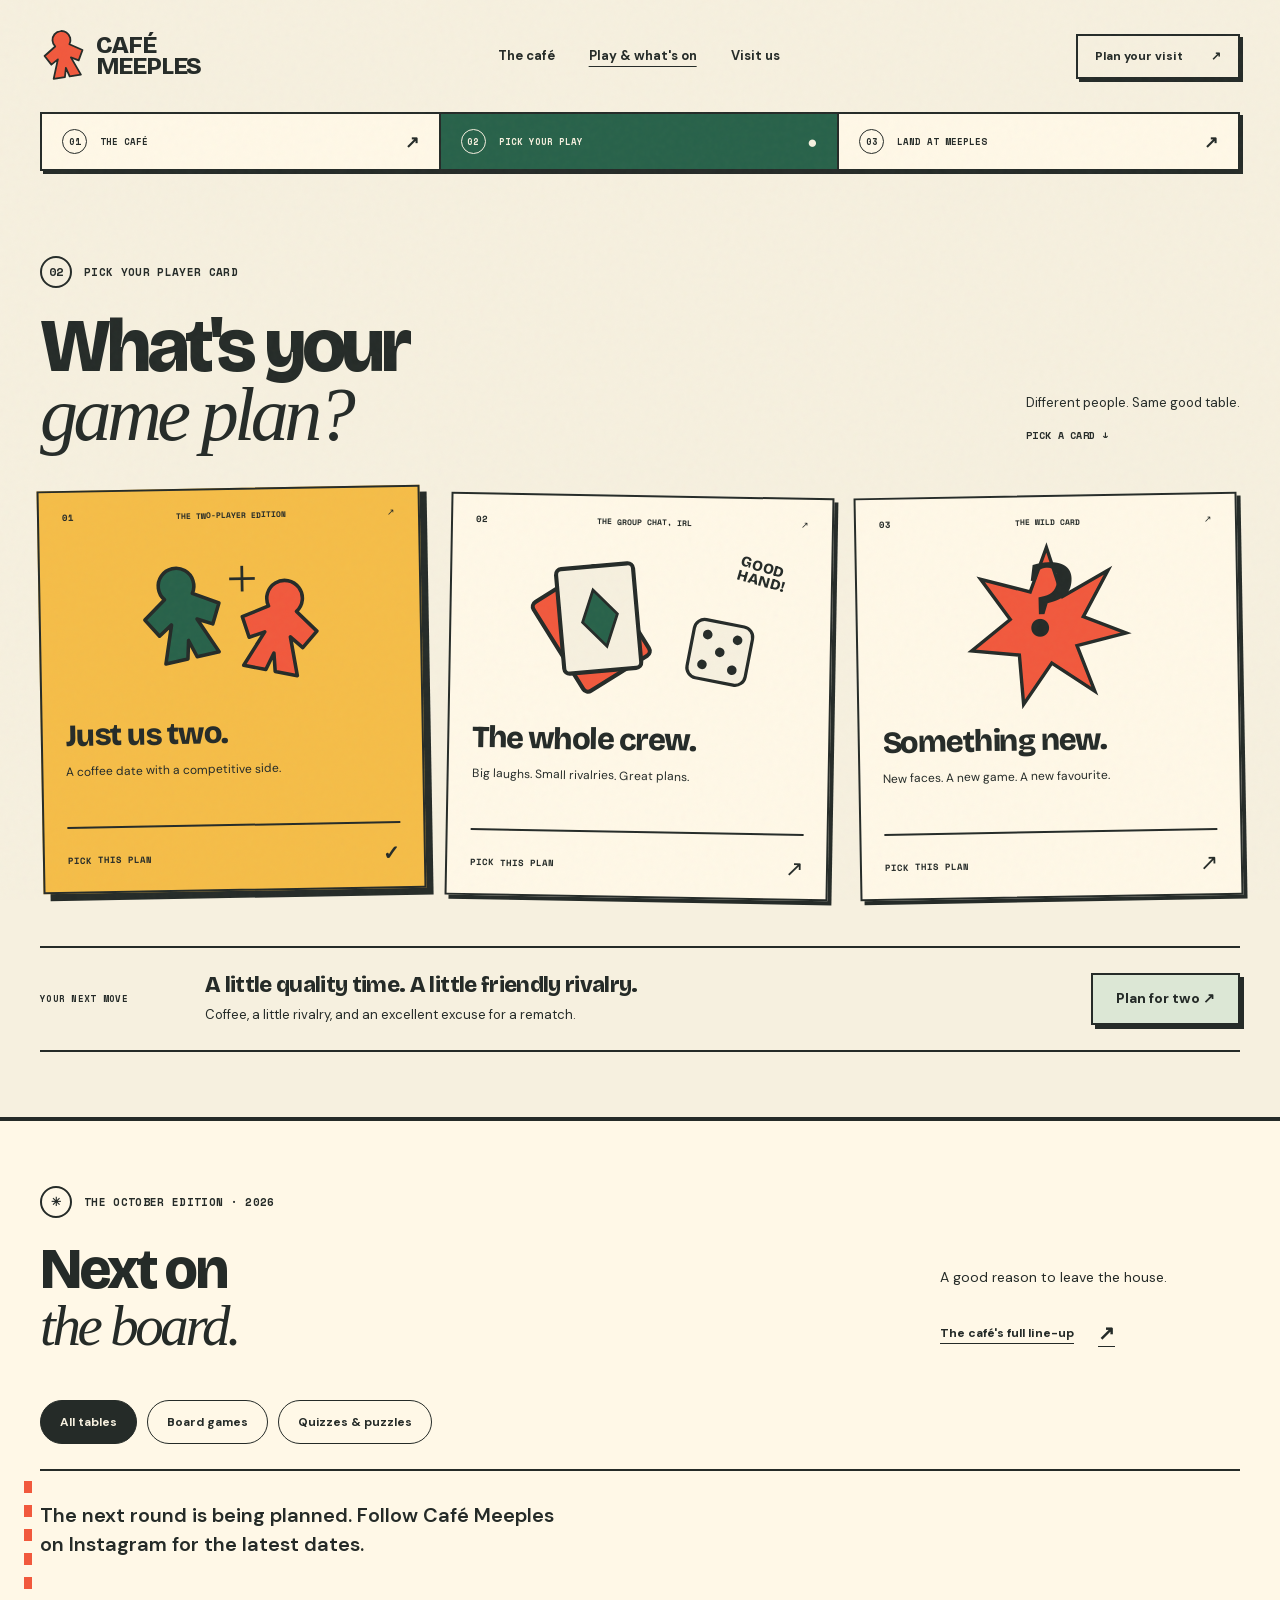
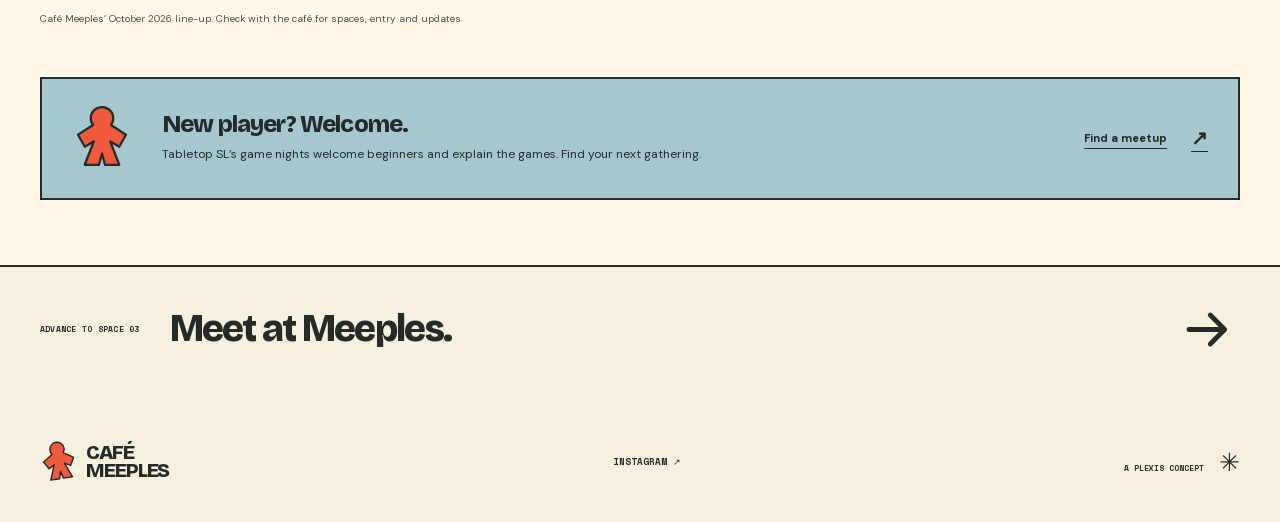
==== play.html @ a997486a "Build Café Meeples board game website with three responsive pages" ====
<!DOCTYPE html>

<html lang="en">
<head>
<meta charset="utf-8"/>
<meta content="width=device-width, initial-scale=1" name="viewport"/>
<meta content="#f6f0df" name="theme-color"/>
<title>Play &amp; What's On — Café Meeples, Colombo</title>
<meta content="Come for the coffee. Stay for the games. Discover Café Meeples, a board-game café in Borella, Colombo 08. Plan a visit, find a meetup, and make your next move." name="description"/>
<link href="./assets/favicon.svg" rel="icon" type="image/svg+xml"/>
<link as="font" crossorigin="" href="./assets/bricolage-grotesque-latin-800.woff2" rel="preload" type="font/woff2"/>
<link href="./assets/fonts.css" rel="stylesheet"/>
<link href="./style.css" rel="stylesheet"/>
<script defer="" src="./app.js"></script>
</head>
<body class="play-page">
<a class="skip-link" href="#main">Skip to the café</a>
<svg aria-hidden="true" class="symbols" xmlns="http://www.w3.org/2000/svg">
<symbol id="i-meeple" viewbox="0 0 80 84"><path d="M28 24a15 15 0 1 1 24 0l20 13-9 16-12-7 12 31H44l-4-15-4 15H17l12-31-12 7-9-16Z" fill="currentColor" stroke="var(--ink)" stroke-linejoin="round" stroke-width="3"></path></symbol>
<symbol id="i-cup" viewbox="0 0 100 100"><path d="M20 32h56v28a28 28 0 0 1-56 0Z" fill="var(--cream)" stroke="currentColor" stroke-width="4"></path><path d="M77 38h4a13 13 0 0 1 0 26h-7M14 88h69M34 23c-10-11 9-12 1-23M57 23c-10-11 9-12 1-23" fill="none" stroke="currentColor" stroke-linecap="round" stroke-width="4"></path><path d="M30 45h31" stroke="currentColor" stroke-width="3"></path></symbol>
<symbol id="i-dice" viewbox="0 0 100 100"><rect fill="var(--cream)" height="74" rx="13" stroke="currentColor" stroke-width="4" width="74" x="13" y="13"></rect><g fill="currentColor"><circle cx="31" cy="31" r="6"></circle><circle cx="69" cy="31" r="6"></circle><circle cx="50" cy="50" r="6"></circle><circle cx="31" cy="69" r="6"></circle><circle cx="69" cy="69" r="6"></circle></g></symbol>
<symbol id="i-cards" viewbox="0 0 100 100"><rect fill="var(--coral)" height="76" rx="4" stroke="currentColor" stroke-width="3" transform="rotate(-18 49 54)" width="56" x="21" y="16"></rect><rect fill="var(--cream)" height="76" rx="4" stroke="currentColor" stroke-width="3" transform="rotate(9 56 48)" width="56" x="28" y="10"></rect><path d="m57 27 13 21-13 21-13-21Z" fill="var(--green)" stroke="currentColor" stroke-width="2"></path></symbol>
<symbol id="i-star" viewbox="0 0 100 100"><path d="m50 5 9 29 27-15-15 27 25 10-29 7 10 27-25-17-17 24-2-29L5 65l23-18L11 23l29 8Z" fill="currentColor" stroke="var(--ink)" stroke-width="2"></path></symbol>
<symbol id="i-arrow" viewbox="0 0 80 80"><path d="M13 40h51M44 19l21 21-21 21" fill="none" stroke="currentColor" stroke-linecap="round" stroke-linejoin="round" stroke-width="7"></path></symbol>
<symbol id="i-pawn" viewbox="0 0 100 100"><path d="M39 38a17 17 0 1 1 22 0l-2 10 12 29H29l12-29Zm-8 40h38l7 13H24Z" fill="currentColor" stroke="var(--ink)" stroke-width="3"></path></symbol>
<symbol id="i-puzzle" viewbox="0 0 100 100"><path d="M15 15h27c-9 18 24 18 15 0h28v28c-18-9-18 24 0 15v27H57c9-18-24-18-15 0H15V58c18 9 18-24 0-15Z" fill="currentColor" stroke="var(--ink)" stroke-linejoin="round" stroke-width="3"></path></symbol>
</svg>
<header class="site-header">
<a aria-label="Café Meeples, back to start" class="brand" href="./index.html"><svg aria-hidden="true"><use href="#i-meeple"></use></svg><span>CAFÉ<br/>MEEPLES</span></a>
<nav aria-label="Main navigation" class="desktop-nav"><a href="index.html">The café</a><a aria-current="page" href="play.html">Play &amp; what's on</a><a href="visit.html">Visit us</a></nav>
<a class="button small header-visit" href="./visit.html">Plan your visit <span aria-hidden="true">↗</span></a>
<button aria-controls="mobile-nav" aria-expanded="false" aria-label="Open navigation" class="menu-toggle"><span></span><span></span></button>
<nav aria-label="Mobile navigation" class="mobile-nav" hidden="" id="mobile-nav"><a href="index.html">01 — The café</a><a href="play.html">02 — Play &amp; what's on</a><a href="visit.html">03 — Visit us</a></nav>
</header><main id="main"><nav aria-label="Your route" class="page-route wrap"><a href="./index.html"><span>01</span><strong>THE CAFÉ</strong><b aria-hidden="true">↗</b></a><a aria-current="page" href="./play.html"><span>02</span><strong>PICK YOUR PLAY</strong><b aria-hidden="true">●</b></a><a href="./visit.html"><span>03</span><strong>LAND AT MEEPLES</strong><b aria-hidden="true">↗</b></a></nav><section aria-labelledby="play-title" class="play-section section" id="play"><div class="wrap">
<div class="section-heading"><div><div class="section-label"><span class="number">02</span> PICK YOUR PLAYER CARD</div><h1 id="play-title">What's your<br/><span class="serif">game plan?</span></h1></div><p>Different people. Same good table.<br/><span class="mono">PICK A CARD ↓</span></p></div>
<div aria-label="Choose your kind of visit" class="plan-cards" role="group">
<button aria-pressed="true" class="plan-card active" data-plan="two"><span class="card-top">01 <span>THE TWO-PLAYER EDITION</span> ↗</span><span aria-hidden="true" class="card-art two-art"><svg class="meeple-one"><use href="#i-meeple"></use></svg><svg class="meeple-two"><use href="#i-meeple"></use></svg><span>+</span></span><span class="card-title">Just us two.</span><span class="card-description">A coffee date with a competitive side.</span><span class="card-select">PICK THIS PLAN <span>↗</span></span></button>
<button aria-pressed="false" class="plan-card" data-plan="crew"><span class="card-top">02 <span>THE GROUP CHAT, IRL</span> ↗</span><span aria-hidden="true" class="card-art crew-art"><svg><use href="#i-cards"></use></svg><span class="scribble">GOOD<br/>HAND!</span><svg><use href="#i-dice"></use></svg></span><span class="card-title">The whole crew.</span><span class="card-description">Big laughs. Small rivalries. Great plans.</span><span class="card-select">PICK THIS PLAN <span>↗</span></span></button>
<button aria-pressed="false" class="plan-card" data-plan="new"><span class="card-top">03 <span>THE WILD CARD</span> ↗</span><span aria-hidden="true" class="card-art new-art"><svg><use href="#i-star"></use></svg><b>?</b></span><span class="card-title">Something new.</span><span class="card-description">New faces. A new game. A new favourite.</span><span class="card-select">PICK THIS PLAN <span>↗</span></span></button>
</div>
<div aria-atomic="true" aria-live="polite" class="chosen-plan"><span class="mono">YOUR NEXT MOVE</span><div><h3 id="plan-title">A little quality time. A little friendly rivalry.</h3><p id="plan-copy">A coffee date. A little rivalry. An excellent excuse for a rematch.</p></div><a class="button" href="./visit.html?party=two" id="plan-link">Plan for two <span aria-hidden="true">↗</span></a></div>
</div></section><section aria-labelledby="events-title" class="events-section section" id="events"><div class="wrap">
<div class="section-heading"><div><div class="section-label"><span class="number">✳</span> THE OCTOBER EDITION · 2026</div><h2 id="events-title">Next on<br/><span class="serif">the board.</span></h2></div><div class="events-intro"><p>A good reason to leave the house.</p><a class="text-link" href="https://www.instagram.com/cafe_meeples/p/Dd7O908E3kX/" rel="noopener noreferrer" target="_blank">The café's full line-up <span aria-hidden="true">↗</span></a></div></div>
<div aria-label="Filter the event calendar" class="event-filters" role="group"><button aria-pressed="true" data-filter="all">All tables</button><button aria-pressed="false" data-filter="games">Board games</button><button aria-pressed="false" data-filter="puzzles">Quizzes &amp; puzzles</button></div>
<div class="event-list" id="event-list"></div>
<p class="event-note">Café Meeples’ October 2026 line-up. Check with the café for spaces, entry and updates.</p>
<div class="new-player"><svg aria-hidden="true"><use href="#i-meeple"></use></svg><div><h3>New player? Welcome.</h3><p>Tabletop SL’s game nights welcome beginners and explain the games. Find your next gathering.</p></div><a class="text-link" href="https://www.tabletopsl.com/events" rel="noopener noreferrer" target="_blank">Find a meetup <span aria-hidden="true">↗</span></a></div>
</div></section><a class="next-page wrap" href="./visit.html"><span class="mono">ADVANCE TO SPACE 03</span><strong>Meet at Meeples.</strong><svg aria-hidden="true"><use href="#i-arrow"></use></svg></a></main><footer class="site-footer wrap"><a class="brand" href="./index.html"><svg aria-hidden="true"><use href="#i-meeple"></use></svg><span>CAFÉ<br/>MEEPLES</span></a><a href="https://www.instagram.com/cafe_meeples/" rel="noopener noreferrer" target="_blank">INSTAGRAM ↗</a><span class="footer-credit">A PLEXIS CONCEPT <span>✳</span></span></footer><dialog aria-labelledby="roll-title" class="game-dialog" id="roll-dialog"><button aria-label="Close your next move" class="dialog-close">×</button><span class="eyebrow">CHANCE CARD <span id="roll-number">01</span> / 06</span><div aria-hidden="true" class="dialog-die"><svg><use href="#i-dice"></use></svg></div><h2 id="roll-title">Your next move.</h2><p id="roll-copy"></p><a class="button primary full" href="./play.html" id="roll-link">Choose your play ↗</a><button class="text-link roll-again">Take another chance ↻</button></dialog><a class="mobile-visit" href="./visit.html"><svg aria-hidden="true"><use href="#i-meeple"></use></svg><span>YOUR NEXT MOVE?</span><strong>Plan a visit ↗</strong></a></body>
</html>
---- assets/fonts.css ----
/* Official source: https://fonts.googleapis.com/css2?family=Bricolage+Grotesque:opsz,wght@12..96,800&family=DM+Sans:wght@100..1000&family=Space+Mono:wght@700&display=swap */

/* Bricolage Grotesque — Latin, self-hosted from Google Fonts. */
@font-face {
  font-family: 'Bricolage Grotesque';
  font-style: normal;
  font-weight: 800;
  font-stretch: 100%;
  font-display: swap;
  src: url('./bricolage-grotesque-latin-800.woff2') format('woff2');
  unicode-range: U+0000-00FF, U+0131, U+0152-0153, U+02BB-02BC, U+02C6, U+02DA, U+02DC, U+0304, U+0308, U+0329, U+2000-206F, U+20AC, U+2122, U+2191, U+2193, U+2212, U+2215, U+FEFF, U+FFFD;
}

/* DM Sans — Latin, self-hosted from Google Fonts. */
@font-face {
  font-family: 'DM Sans';
  font-style: normal;
  font-weight: 100 1000;
  font-display: swap;
  src: url('./dm-sans-latin-variable.woff2') format('woff2');
  unicode-range: U+0000-00FF, U+0131, U+0152-0153, U+02BB-02BC, U+02C6, U+02DA, U+02DC, U+0304, U+0308, U+0329, U+2000-206F, U+20AC, U+2122, U+2191, U+2193, U+2212, U+2215, U+FEFF, U+FFFD;
}

/* Space Mono — Latin, self-hosted from Google Fonts. */
@font-face {
  font-family: 'Space Mono';
  font-style: normal;
  font-weight: 700;
  font-display: swap;
  src: url('./space-mono-latin-700.woff2') format('woff2');
  unicode-range: U+0000-00FF, U+0131, U+0152-0153, U+02BB-02BC, U+02C6, U+02DA, U+02DC, U+0304, U+0308, U+0329, U+2000-206F, U+20AC, U+2122, U+2191, U+2193, U+2212, U+2215, U+FEFF, U+FFFD;
}
---- style.css ----
:root{--cream:#f6f0df;--paper:#fff8e7;--ink:#252b28;--coral:#f1593d;--yellow:#f5bd48;--green:#28624a;--mint:#dce7d5;--blue:#a5c8ce;--line:2px solid var(--ink);--display:'Bricolage Grotesque',sans-serif;--body:'DM Sans',sans-serif;--mono:'Space Mono',monospace}
*{box-sizing:border-box}html{scroll-behavior:smooth;scroll-padding-top:100px}body{margin:0;background:var(--cream);color:var(--ink);font-family:var(--body);font-size:16px;line-height:1.55;-webkit-font-smoothing:antialiased}body:before{content:"";position:fixed;inset:0;z-index:100;pointer-events:none;opacity:.045;background-image:url("data:image/svg+xml,%3Csvg viewBox='0 0 180 180' xmlns='http://www.w3.org/2000/svg'%3E%3Cfilter id='n'%3E%3CfeTurbulence type='fractalNoise' baseFrequency='.82' numOctaves='3' stitchTiles='stitch'/%3E%3C/filter%3E%3Cpath fill='%23000' filter='url(%23n)' opacity='.65' d='M0 0h180v180H0z'/%3E%3C/svg%3E")}a{color:inherit;text-decoration:none}button,input,select,textarea{font:inherit;color:inherit}button,a{-webkit-tap-highlight-color:transparent}button{cursor:pointer}button:disabled{cursor:wait}button:focus-visible,a:focus-visible,input:focus-visible,select:focus-visible,textarea:focus-visible{outline:3px solid var(--coral);outline-offset:5px}button{border-radius:0}img{max-width:100%;display:block}svg{display:inline-block;width:1em;height:1em;vertical-align:middle}.symbols{position:absolute;width:0;height:0;overflow:hidden}.wrap{width:min(1320px,calc(100% - 80px));margin-inline:auto}.section{padding-block:110px}.section-label,.eyebrow{font-family:var(--mono);font-size:11px;line-height:1.5;font-weight:700;letter-spacing:.03em;display:flex;align-items:center;gap:12px}.number{width:32px;height:32px;display:inline-grid;place-items:center;border:var(--line);border-radius:50%;font-size:12px;flex-shrink:0}.mono,.tiny{font-family:var(--mono);font-size:10px;font-weight:700;letter-spacing:.03em}.serif{font-family:Georgia,'Times New Roman',serif;font-style:italic;font-weight:400;letter-spacing:-.06em}.button{min-height:52px;display:inline-flex;align-items:center;justify-content:space-between;gap:28px;padding:13px 23px;border:var(--line);box-shadow:4px 4px 0 var(--ink);font-weight:800;font-size:14px;background:var(--cream);transition:transform .18s,box-shadow .18s}.button:hover{transform:translate(2px,2px);box-shadow:2px 2px 0 var(--ink)}.button.primary{background:var(--coral);color:var(--ink)}.button.small{min-height:45px;font-size:12px;padding:10px 17px;box-shadow:3px 3px 0 var(--ink)}.button.full{width:100%}.text-link{display:inline-flex;align-items:center;gap:24px;font-size:13px;font-weight:800;text-decoration:underline;text-underline-offset:6px;text-decoration-thickness:1px;min-height:44px}.text-link span{font-size:20px;text-decoration:none}.text-link:hover{color:var(--green)}h1,h2,h3,p{margin-top:0}h1,h2,h3{font-family:var(--display);font-weight:800;letter-spacing:-.055em;line-height:.98}h2{font-size:clamp(42px,4.5vw,66px);margin-bottom:26px}h3{font-size:24px}p{margin-bottom:22px;max-width:540px}.lead{font-size:20px;font-weight:600;line-height:1.45}.small-note{font-family:var(--mono);font-size:9px;letter-spacing:.02em;line-height:1.7;display:block;margin-top:22px}.centered{text-align:center}.skip-link{position:fixed;left:16px;top:-70px;z-index:150;background:var(--yellow);padding:12px;border:var(--line)}.skip-link:focus{top:12px}.site-header{width:min(1400px,calc(100% - 80px));height:112px;margin:auto;display:flex;align-items:center;justify-content:space-between;gap:25px;position:relative;z-index:10}.brand{display:inline-flex;align-items:center;gap:8px;line-height:.87;font-family:var(--display);font-weight:800;letter-spacing:-1.1px;font-size:24px;flex-shrink:0}.brand svg{width:48px;height:52px;color:var(--coral);transform:rotate(-9deg)}.brand-dot{font:10px var(--body);vertical-align:top;margin-left:2px}.desktop-nav{display:flex;gap:34px;font-size:13px;font-weight:700}.desktop-nav a{padding:13px 0}.desktop-nav a:hover{text-decoration:underline;text-underline-offset:5px}.menu-toggle,.mobile-nav{display:none}.board-caption,.hero-footnote{display:flex;justify-content:space-between;font:9px var(--mono);letter-spacing:.04em;gap:20px}.board-caption{padding:0 0 12px}.board-caption span:last-child{display:flex;gap:24px}.game-board{display:grid;grid-template-columns:90px minmax(0,1fr) 90px;grid-template-rows:96px minmax(0,1fr) 96px;border:3px solid var(--ink);background:var(--paper);box-shadow:7px 7px 0 var(--ink);position:relative}.board-top,.board-bottom{grid-column:1/-1;display:grid;grid-template-columns:1.2fr repeat(4,1fr) 1.2fr}.board-top{grid-row:1;border-bottom:var(--line)}.board-bottom{grid-row:3;border-top:var(--line)}.board-left{grid-column:1;grid-row:2;border-right:var(--line);display:grid;grid-template-rows:1fr 1.25fr 1fr}.board-right{grid-column:3;grid-row:2;border-left:var(--line);display:grid;grid-template-rows:1fr 1.25fr 1fr}.board-tile{display:flex;align-items:center;justify-content:center;position:relative;flex-direction:column;gap:3px;text-align:center;padding:10px 5px;font-family:var(--display);overflow:hidden;line-height:1.1;transition:background .2s}.board-tile:not(:last-child){border-right:var(--line)}.board-left .board-tile,.board-right .board-tile{border-right:0}.board-left .board-tile:not(:last-child),.board-right .board-tile:not(:last-child){border-bottom:var(--line)}.board-tile strong{font-size:20px;letter-spacing:-.04em}.board-tile .tiny{font-size:7px;line-height:1.4}.board-tile>span:not(.tiny):not(.vertical-type){font-family:var(--mono);font-size:8px}.board-tile svg{width:52px;height:52px;flex-shrink:0}.board-tile span.vertical-type{writing-mode:vertical-rl;transform:rotate(180deg);font-size:11px;font-weight:800;letter-spacing:.02em}.tile-start{background:var(--coral);align-items:flex-start;padding-left:20px;transform:none}.tile-start strong{text-align:left;font-size:25px}.tile-start strong span{position:absolute;right:20px;bottom:20px;font-size:40px}.tile-coffee,.tile-draw,.tile-cream{background:var(--cream)}.tile-social,.tile-yellow{background:var(--yellow)}.tile-dice,.tile-blue{background:var(--blue)}.tile-go,.tile-green{background:var(--green);color:var(--cream)}.tile-go svg{width:60px;height:50px}.tile-coral{background:var(--coral)}.board-bottom .board-tile strong{font-size:17px}.board-bottom .tile-small-coffee{flex-direction:row;gap:15px}.board-bottom .tile-small-coffee span{font:800 19px/1.05 var(--display)}.board-bottom .board-tile svg{width:43px;height:43px}.board-left .board-tile svg,.board-right .board-tile svg{width:54px;height:62px}.board-left .board-tile>span:not(.vertical-type),.board-right .board-tile>span:not(.vertical-type){font-size:7px}.board-center{grid-column:2;grid-row:2;padding:45px 42px 40px;display:grid;grid-template-columns:1.05fr 1fr;gap:10px;position:relative;background:radial-gradient(ellipse at 50% 50%,#fff8e7 30%,#f6eed8 100%)}.hero-copy .eyebrow{font-size:8px;gap:7px;white-space:nowrap}.mini-star{font-size:23px;line-height:1}.hero h1{font-size:clamp(54px,6.25vw,88px);line-height:.9;letter-spacing:-.065em;margin:18px 0 25px}.hero h1>span{color:var(--coral)}.hero-copy p{font-size:13px;line-height:1.6;margin-bottom:23px}.hero-copy .button{font-size:13px;min-height:50px;padding:11px 18px}.hero-explore{display:flex;width:fit-content;margin-top:13px;font-size:11px;gap:12px}.hero-art{display:flex;flex-direction:column;justify-content:center;position:relative;min-width:0}.hero-art>img{width:112%;max-width:none;margin-left:-5%;margin-top:55px;position:relative;z-index:1}.round-stamp{width:103px;height:103px;border:1.5px solid var(--ink);outline:1.5px solid var(--ink);outline-offset:4px;border-radius:50%;transform:rotate(12deg);display:flex;justify-content:center;align-items:center;flex-direction:column;text-align:center;font:8px/1.6 var(--mono);position:absolute;right:6px;top:3px;background:var(--yellow)}.round-stamp b{font-size:10px;display:block}.roll-control{margin-top:-18px;position:relative;z-index:2;align-self:center;transform:rotate(-4deg)}.roll-button{background:var(--paper);border:var(--line);display:flex;align-items:center;gap:14px;box-shadow:3px 3px 0 var(--ink);padding:8px 15px 8px 8px}.roll-button>svg{width:48px;height:48px}.roll-button>span{font:700 10px/1.4 var(--mono);text-align:left}.roll-button:hover{background:var(--yellow)}.handwritten{display:block;font:italic 15px Georgia,serif;text-align:center;margin-top:12px}.hero-footnote{padding:22px 0 35px;font-size:8px}.hero-footnote a{display:flex;gap:18px}.marquee{background:var(--coral);border-block:var(--line);overflow:hidden;margin-top:15px}.marquee>div{display:flex;gap:40px;align-items:center;white-space:nowrap;width:max-content;padding:12px 0;font-family:var(--display);font-weight:800;font-size:25px;letter-spacing:-.04em;animation:marquee 45s linear infinite}.marquee span{font-size:30px;line-height:1}@keyframes marquee{to{transform:translateX(-33.333%)}}.cafe-section{display:grid;grid-template-columns:1fr 1fr;align-items:center;gap:110px;padding-inline:55px}.cafe-photo{position:relative;transform:rotate(-3deg);background:var(--paper);padding:15px;border:var(--line);box-shadow:6px 6px 0 var(--ink);width:min(420px,100%);margin-inline:auto}.cafe-photo>img{width:100%;height:475px;object-fit:cover;object-position:center 55%;filter:saturate(.85)}.photo-tape{position:absolute;z-index:2;left:33%;top:-15px;width:125px;height:32px;transform:rotate(2deg);background:#c9bb8bcc;border:1px solid #ad9c6f66;clip-path:polygon(0 9%,100% 0,98% 18%,100% 34%,98% 57%,100% 75%,98% 97%,0 100%,2% 80%,0 60%,2% 36%)}.photo-caption{display:flex;justify-content:space-between;font:8px var(--mono);padding:17px 2px 5px}.photo-label{position:absolute;bottom:85px;right:-48px;transform:rotate(9deg);padding:17px;background:var(--yellow);border:var(--line);font:800 17px/.95 var(--display);box-shadow:3px 3px 0 var(--ink)}.cafe-copy h2{margin-top:24px}.cafe-copy>p{font-size:14px}.cafe-copy>p.lead{font-size:20px;max-width:350px}.how-to{padding:0;list-style:none;margin:28px 0 16px;border-top:1px solid #252b2860}.how-to li{display:flex;gap:20px;padding:15px 0;border-bottom:1px solid #252b2860}.how-to li>span{font:10px var(--mono);padding-top:3px}.how-to strong{font-weight:800;font-size:14px}.how-to p{font-size:12px;margin:3px 0 0;line-height:1.5}.play-section{background:var(--mint);border-block:var(--line)}.section-heading{display:flex;align-items:flex-end;justify-content:space-between;gap:50px;margin-bottom:45px}.section-heading h2{margin:24px 0 0}.section-heading>p{font-size:14px;margin:0 0 5px;line-height:1.65}.section-heading>p .mono{display:block;margin-top:15px}.plan-cards{display:grid;grid-template-columns:repeat(3,minmax(0,1fr));gap:25px}.plan-card{background:var(--cream);text-align:left;border:var(--line);padding:18px 23px 0;position:relative;box-shadow:4px 4px 0 var(--ink);transition:transform .2s,box-shadow .2s}.plan-card:nth-child(2){transform:rotate(1deg)}.plan-card:nth-child(3){transform:rotate(-1deg)}.plan-card:hover{transform:translateY(-7px) rotate(0deg)}.plan-card.active{box-shadow:7px 7px 0 var(--ink);background:var(--yellow);transform:translateY(-7px) rotate(-1deg)}.card-top{display:flex;align-items:center;justify-content:space-between;font:9px var(--mono);gap:10px;line-height:1.5}.card-top>span{font-size:8px}.card-art{height:190px;display:flex;align-items:center;justify-content:center;position:relative}.two-art svg{width:95px;height:107px;transform:rotate(-12deg);color:var(--green)}.two-art svg.meeple-two{color:var(--coral);transform:rotate(12deg);margin-left:0;margin-top:28px}.two-art>span{position:absolute;font:italic 55px Georgia;left:48%;top:25px}.crew-art svg:first-child{width:138px;height:138px;transform:rotate(-15deg);margin-right:20px}.crew-art svg:last-child{width:80px;height:80px;transform:rotate(10deg);margin-top:55px}.scribble{position:absolute;font:800 15px/.9 var(--display);transform:rotate(15deg);top:30px;right:20px}.new-art svg{width:170px;height:170px;color:var(--coral)}.new-art b{position:absolute;font:italic bold 110px Georgia;top:6px;left:calc(50% - 26px)}.card-title{display:block;font:800 clamp(25px,2.4vw,34px)/1 var(--display);letter-spacing:-.05em;margin:6px 0 12px}.card-description{font-size:12px;display:block;min-height:44px;line-height:1.5}.card-select{margin-top:20px;border-top:var(--line);padding:15px 0;display:flex;justify-content:space-between;align-items:center;font:9px var(--mono)}.card-select>span{font-size:22px}.plan-card.active .card-select:before{content:'✓';position:absolute;right:24px;bottom:20px;font:bold 20px var(--body)}.plan-card.active .card-select>span{visibility:hidden}.chosen-plan{border-block:var(--line);display:grid;grid-template-columns:135px 1fr auto;align-items:center;gap:30px;margin-top:48px;padding:25px 0}.chosen-plan>span{font-size:9px}.chosen-plan h3{font-size:22px;line-height:1.1;margin-bottom:8px;letter-spacing:-.03em}.chosen-plan p{font-size:13px;margin:0;max-width:580px}.chosen-plan .button{background:var(--mint);white-space:nowrap}.refuel-section{display:grid;grid-template-columns:1fr 1fr;gap:100px;align-items:center;padding-inline:55px}.refuel-section h2{margin-top:25px}.refuel-section p:not(.lead){font-size:14px}.coffee-print{aspect-ratio:1;position:relative;display:flex;align-items:center;justify-content:center;background:var(--yellow);border:var(--line);box-shadow:6px 6px 0 var(--ink);transform:rotate(2deg);overflow:hidden}.coffee-print:before{content:"";position:absolute;inset:13px;border:1px solid var(--ink)}.coffee-ring{position:absolute;width:68%;height:68%;border:1px solid var(--ink);border-radius:50%;box-shadow:0 0 0 10px var(--yellow),0 0 0 11px var(--ink)}.coffee-print>svg{width:57%;height:57%;transform:rotate(-11deg);position:relative}.coffee-print-top,.coffee-print-bottom{position:absolute;font:10px var(--mono);text-align:center;line-height:1.5;letter-spacing:.06em}.coffee-print-top{top:28px}.coffee-print-bottom{bottom:26px}.coffee-spark{position:absolute;font-size:65px;font-family:Georgia;line-height:1}.spark-one{top:65px;left:30px}.spark-two{right:25px;bottom:75px;font-size:45px}.events-section{background:var(--paper);border-block:var(--line)}.events-intro{width:300px}.events-intro p{font-size:14px}.events-intro .text-link{font-size:12px}.event-filters{display:flex;gap:10px;margin-bottom:25px;flex-wrap:wrap}.event-filters button{min-height:44px;padding:8px 19px;border:1px solid var(--ink);border-radius:24px;font-size:12px;font-weight:700;background:transparent}.event-filters button[aria-pressed=true]{background:var(--ink);color:var(--cream)}.event-filters button:hover{background:var(--yellow);color:var(--ink)}.event-list{border-top:var(--line)}.event-row{display:grid;grid-template-columns:100px 1fr 200px 45px;align-items:center;gap:24px;min-height:110px;border-bottom:var(--line);padding:18px 22px 18px 0;transition:background .2s}.event-row:hover{background:#f5bd4833}.event-date{display:flex;align-items:center;gap:12px;border-right:1px solid var(--ink)}.event-date strong{font:800 49px/.9 var(--display);letter-spacing:-.07em}.event-date span{font:9px/1.5 var(--mono)}.event-info h3{font-size:25px;margin:0 0 8px;letter-spacing:-.04em}.event-info p{font-size:11px;margin:0}.event-time{font:10px/1.6 var(--mono)}.event-arrow{width:43px;height:43px;border:var(--line);border-radius:50%;font-size:25px;text-align:center;line-height:38px;background:var(--yellow)}.event-note{font-size:10px;margin:18px 0 0;max-width:100%;opacity:.8}.new-player{display:grid;grid-template-columns:65px 1fr auto;gap:25px;align-items:center;background:var(--blue);border:var(--line);padding:26px 30px;margin-top:50px}.new-player>svg{width:60px;height:67px;color:var(--coral)}.new-player h3{font-size:24px;margin-bottom:8px;letter-spacing:-.035em}.new-player p{font-size:12px;max-width:670px;margin:0}.new-player .text-link{white-space:nowrap;font-size:11px}.visit-section{display:grid;grid-template-columns:1fr 1fr;gap:90px;position:relative;padding-inline:55px;align-items:start}.visit-heading h2{font-size:clamp(64px,7vw,100px);margin-top:30px}.visit-heading>p{font-size:17px;margin-top:25px}.visit-card{background:var(--cream);border:var(--line);box-shadow:7px 7px 0 var(--ink);transform:rotate(2deg);max-width:480px;position:relative}.visit-card-top{height:75px;background:var(--green);color:var(--cream);border-bottom:var(--line);display:flex;align-items:center;justify-content:space-between;padding:20px 28px;font:800 26px/1 var(--display);letter-spacing:-.05em}.visit-card-top svg{width:38px;height:45px;color:var(--yellow)}.visit-card-body{padding:30px}.visit-card-body>.mono{font-size:9px}.visit-card h3{font-size:44px;line-height:1;margin:20px 0}.visit-card address{font-size:13px;font-style:normal;margin-bottom:12px}.hours{border-top:var(--line);margin-top:25px;padding-top:10px}.hours>div{display:flex;justify-content:space-between;gap:15px;font-size:12px;padding:10px 0;border-bottom:1px solid #252b2840}.hours strong{font-size:12px;white-space:nowrap}.hours-note{font:10px/1.5 var(--body);margin-top:15px;margin-bottom:24px}.visit-card .button{font-size:12px}.visit-decoration{position:absolute;left:100px;bottom:135px;display:flex;align-items:center;gap:20px;transform:rotate(-12deg)}.visit-decoration svg:first-child{width:105px;height:105px}.visit-decoration span{font:800 21px/.95 var(--display);letter-spacing:-.05em}.visit-decoration svg:last-child{width:75px;height:75px;transform:rotate(-20deg);margin-top:35px}.closing{background:var(--coral);border-block:var(--line);padding:70px 0 85px;text-align:center;overflow:hidden}.closing h2{font-size:clamp(65px,9.7vw,140px);line-height:.85;max-width:1000px;margin:35px auto 40px;position:relative}.closing h2 .serif{letter-spacing:-.07em}.closing h2 svg{height:1.1em;width:.85em;color:var(--cream);position:absolute;top:.1em;right:-.05em;transform:rotate(15deg)}.closing .button{margin:auto}.site-footer{display:flex;align-items:center;justify-content:space-between;gap:25px;min-height:150px;flex-wrap:wrap}.site-footer .brand{font-size:20px}.site-footer .brand svg{width:38px;height:44px}.site-footer p{font-size:11px;margin:0}.site-footer>a:not(.brand){font:9px var(--mono)}.footer-credit{font:8px var(--mono)}.footer-credit span{font-size:25px;margin-left:10px}.mobile-visit{display:none}.game-dialog{padding:35px;width:min(460px,calc(100% - 36px));max-height:calc(100dvh - 40px);border:3px solid var(--ink);box-shadow:8px 8px 0 var(--ink);background:var(--cream);color:var(--ink);overflow-y:auto;overscroll-behavior:contain}.game-dialog::backdrop{background:#252b28b5;backdrop-filter:blur(3px)}.dialog-close{position:absolute;right:10px;top:10px;font-size:28px;line-height:1;min-width:44px;min-height:44px;background:transparent;border:0}.game-dialog>.eyebrow{font-size:9px;margin-bottom:20px;padding-right:25px}.game-dialog h2{font-size:43px;margin-top:20px;margin-bottom:20px}.game-dialog p{font-size:14px}.dialog-die{display:flex;align-items:center;justify-content:center;background:var(--yellow);height:140px;border:var(--line);margin:20px 0}.dialog-die svg{width:95px;height:95px;transform:rotate(-12deg)}.game-dialog .roll-again{display:flex;margin:20px auto 0;border:0;background:transparent;font-size:12px}.game-dialog .button{font-size:12px;gap:15px}.planner-dialog label{display:block;font-weight:700;font-size:12px;margin:18px 0 7px}.planner-dialog select,.planner-dialog input,.planner-dialog textarea{width:100%;border:1px solid var(--ink);background:var(--paper);min-height:48px;padding:10px;font-size:14px;border-radius:0}.planner-dialog input{appearance:none;-webkit-appearance:none}.planner-dialog textarea{resize:vertical;font-size:13px;line-height:1.6}.planner-dialog form>.button{margin-top:25px}.planner-note{font-size:10px!important;margin:25px 0 0;border-top:1px solid #252b2860;padding-top:15px}.planner-dialog #enquiry-result .button{margin-top:16px}.planner-dialog #copy-status{font-family:var(--body);font-size:11px}.no-script{text-align:center;padding:25px}.is-rolling{animation:roll .35s ease}@keyframes roll{50%{transform:rotate(22deg) scale(.9)}}[hidden]{display:none!important}
@media(min-width:1600px){.hero h1{font-size:88px}.board-center{padding-block:48px}.hero-art>img{margin-top:40px}}
@media(max-width:1150px){.wrap{width:calc(100% - 50px)}.site-header{width:calc(100% - 50px)}.game-board{grid-template-columns:70px minmax(0,1fr) 70px;grid-template-rows:85px minmax(0,1fr) 85px}.board-center{padding:32px 26px}.hero-copy .eyebrow{font-size:6.7px}.hero h1{font-size:6.8vw}.board-tile strong{font-size:16px}.board-tile svg{width:42px;height:42px}.board-tile .tiny{font-size:6px}.board-tile>span:not(.tiny):not(.vertical-type){font-size:6px}.board-bottom .board-tile strong{font-size:13px}.board-bottom .tile-small-coffee span{font-size:14px}.board-tile span.vertical-type{font-size:9px}.board-left .board-tile svg,.board-right .board-tile svg{width:45px;height:50px}.tile-start{padding-left:12px}.tile-start strong{font-size:21px}.tile-start strong span{right:10px;font-size:30px}.round-stamp{width:88px;height:88px;font-size:7px;top:0;right:0}.round-stamp b{font-size:8px}.hero-art>img{margin-top:45px}.roll-button>span{font-size:8px}.roll-button>svg{width:37px;height:37px}.cafe-section,.refuel-section{gap:65px;padding-inline:15px}.cafe-photo>img{height:440px}.cafe-section h2{font-size:50px}.plan-cards{gap:18px}.plan-card{padding:16px 18px 0}.card-art{height:170px}.card-description{font-size:11px}.chosen-plan{grid-template-columns:100px 1fr auto;gap:22px}.chosen-plan h3{font-size:20px}.chosen-plan .button{font-size:12px;padding:12px 15px;gap:15px}.visit-section{padding-inline:20px;gap:65px}.visit-decoration{left:45px;bottom:120px}.visit-decoration svg:first-child{width:80px;height:80px}.visit-decoration span{font-size:18px}.visit-decoration svg:last-child{width:60px;height:60px}.new-player{grid-template-columns:55px 1fr;gap:20px}.new-player .text-link{grid-column:2;min-height:30px}.site-footer{gap:20px}.site-footer p{display:none}.closing h2 svg{right:0}}
@media(max-width:800px){html{scroll-padding-top:25px}.wrap{width:calc(100% - 36px)}.site-header{width:calc(100% - 36px);height:90px;gap:15px}.brand{font-size:20px}.brand svg{width:38px;height:44px}.desktop-nav{display:none}.header-visit{margin-left:auto}.menu-toggle{width:40px;height:44px;display:flex;justify-content:center;align-items:center;flex-direction:column;gap:6px;border:0;background:transparent;padding:8px}.menu-toggle span{height:2px;width:24px;background:var(--ink);transition:transform .2s}.menu-toggle[aria-expanded=true] span:first-child{transform:translateY(4px) rotate(45deg)}.menu-toggle[aria-expanded=true] span:last-child{transform:translateY(-4px) rotate(-45deg)}.mobile-nav{display:flex;position:absolute;right:0;left:0;top:80px;background:var(--yellow);border:var(--line);padding:14px 20px;box-shadow:4px 4px 0 var(--ink);flex-direction:column}.mobile-nav a{padding:12px;font-size:13px;font-weight:700}.board-caption{font-size:7px;gap:10px}.board-caption>span:last-child{gap:5px}.game-board{grid-template-columns:45px minmax(0,1fr) 45px;grid-template-rows:75px minmax(0,1fr) 75px;box-shadow:5px 5px 0 var(--ink)}.board-top,.board-bottom{grid-template-columns:1.2fr 1fr 1fr 1.2fr}.board-top .tile-draw,.board-top .tile-social,.board-bottom .tile-small-coffee,.board-bottom .tile-green{display:none}.board-top .tile-start strong{font-size:20px}.board-top .tile-start .tiny{font-size:5px}.board-top .tile-start strong span{font-size:25px;bottom:13px}.board-top .board-tile>span:not(.tiny){font-size:6px}.board-top .tile-go svg{width:42px}.board-tile span.vertical-type{font-size:8px}.board-left .board-tile svg,.board-right .board-tile svg{width:32px;height:43px}.board-left .board-tile>span:not(.vertical-type),.board-right .board-tile>span:not(.vertical-type){font-size:5px;writing-mode:vertical-rl;margin-top:5px}.board-center{padding:27px 25px;grid-template-columns:1.05fr 1fr;gap:0}.hero-copy .eyebrow{font-size:5.5px;gap:4px;white-space:normal;line-height:1.5}.mini-star{font-size:18px}.hero h1{font-size:7.9vw;margin-top:15px}.hero-copy p{font-size:10px}.hero-copy .button{font-size:10px;min-height:44px;padding:10px 13px;gap:15px}.hero-explore{font-size:8px;gap:8px}.round-stamp{width:73px;height:73px;font-size:5.5px;right:0;top:13px}.round-stamp b{font-size:6px}.hero-art>img{width:118%;margin-left:-10%;margin-top:70px}.roll-control{margin-top:0;transform:rotate(-4deg)}.roll-button{gap:6px;padding:6px;min-height:48px}.roll-button>svg{width:32px;height:32px}.roll-button>span{font-size:6px}.handwritten{font-size:11px;margin-top:10px}.board-bottom .board-tile strong{font-size:11px}.hero-footnote{font-size:6px;padding-block:18px 25px}.hero-footnote a{gap:8px}.section{padding-block:80px}.cafe-section{gap:50px;grid-template-columns:.9fr 1fr;padding-inline:0}.cafe-photo{padding:10px}.cafe-photo>img{height:370px}.photo-caption{font-size:5px;gap:8px}.photo-label{right:-25px;font-size:13px;bottom:60px;padding:12px}.cafe-section h2{font-size:41px}.section-label{font-size:8px;gap:8px}.number{width:28px;height:28px;font-size:10px}.cafe-copy>p{font-size:12px}.cafe-copy>p.lead{font-size:16px}.how-to li{gap:13px;padding:12px 0}.how-to strong{font-size:12px}.how-to p{font-size:10px}.section-heading{gap:25px}.section-heading h2{font-size:48px}.section-heading>p{font-size:12px}.plan-cards{gap:12px}.plan-card{padding:13px 13px 0}.card-top{font-size:7px}.card-top>span{font-size:5px}.card-art{height:150px}.two-art svg{width:65px;height:90px}.two-art>span{font-size:40px;top:20px}.crew-art svg:first-child{width:100px;height:110px;margin-right:0}.crew-art svg:last-child{width:55px;height:65px;margin-top:45px}.scribble{font-size:10px;right:5px;top:25px}.new-art svg{width:130px;height:130px}.new-art b{font-size:90px;top:3px;left:calc(50% - 23px)}.card-title{font-size:23px}.card-description{font-size:10px;min-height:50px}.card-select{font-size:7px;margin-top:12px}.chosen-plan{grid-template-columns:1fr auto;gap:15px;padding:22px 0}.chosen-plan>span{grid-column:1/-1;font-size:8px}.chosen-plan h3{font-size:19px}.chosen-plan p{font-size:11px}.chosen-plan .button{font-size:10px}.refuel-section{padding-inline:0;gap:50px}.refuel-section h2{font-size:43px}.refuel-section .lead{font-size:17px}.refuel-section p:not(.lead){font-size:12px}.coffee-print-top,.coffee-print-bottom{font-size:7px}.spark-one{font-size:45px;top:50px;left:20px}.spark-two{font-size:30px;bottom:55px}.event-row{grid-template-columns:85px 1fr 125px 36px;gap:20px;min-height:100px;padding-right:0}.event-date strong{font-size:43px}.event-date span{font-size:8px}.event-info h3{font-size:21px}.event-info p{font-size:10px}.event-time{font-size:8px}.event-arrow{width:35px;height:35px;line-height:30px;font-size:20px}.events-intro{width:230px}.events-intro p{font-size:12px}.new-player h3{font-size:22px}.visit-section{padding-inline:0;gap:50px}.visit-heading h2{font-size:68px}.visit-heading>p{font-size:14px}.visit-card-body{padding:24px}.visit-card-top{height:65px;padding:20px 22px;font-size:24px}.visit-card h3{font-size:37px}.visit-card address{font-size:11px}.hours>div,.hours strong{font-size:10px}.visit-card .button{font-size:10px;padding:11px 13px}.visit-card .small-note{font-size:7px}.visit-card .hours-note{font-size:9px}.visit-decoration{left:15px;bottom:145px;gap:12px}.visit-decoration svg:first-child{width:70px;height:70px}.visit-decoration span{font-size:15px}.visit-decoration svg:last-child{width:48px;height:48px}.closing h2{font-size:100px}.closing h2 svg{right:-10px;height:1em;width:.75em}.site-footer{min-height:120px}}
@media(max-width:580px){.wrap{width:calc(100% - 32px)}.site-header{width:calc(100% - 32px);height:86px;gap:8px}.brand{font-size:18px;gap:5px}.brand svg{width:33px;height:39px}.header-visit.button{min-height:40px;font-size:9px;padding:8px 10px;gap:12px;box-shadow:2px 2px 0 var(--ink)}.menu-toggle{width:35px}.board-caption{font-size:5.7px;letter-spacing:0;padding-bottom:10px}.board-caption>span:last-child span{display:none}.game-board{grid-template-columns:1fr;grid-template-rows:72px auto 66px;border-width:2px;box-shadow:4px 4px 0 var(--ink)}.board-top{grid-column:1;grid-row:1}.board-bottom{grid-column:1;grid-row:3}.board-left,.board-right{display:none}.board-center{grid-column:1;grid-row:2;padding:26px 23px 25px;display:block;overflow:hidden;background:var(--paper)}.board-tile{padding:8px 4px}.board-tile svg{width:35px;height:35px}.board-top .tile-start{padding-left:9px;gap:4px}.board-top .tile-start strong{font-size:21px}.board-top .tile-start .tiny{font-size:4.7px;letter-spacing:-.02em;max-width:60px}.board-top .tile-start strong span{right:5px;bottom:15px;font-size:23px}.board-top .tile-go svg{width:36px}.board-top .board-tile>span:not(.tiny){font-size:5px}.board-bottom .board-tile strong{font-size:10px;line-height:1.15}.board-bottom .board-tile .tiny{font-size:4.5px}.hero-copy{position:relative;z-index:2}.hero-copy .eyebrow{font-size:6.5px;white-space:normal;letter-spacing:0;gap:6px}.mini-star{font-size:17px}.hero h1{font-size:clamp(54px,14.65vw,84px);line-height:.9;letter-spacing:-.07em;margin:17px 0 20px;max-width:100%}.hero-copy p{font-size:12px;line-height:1.55;margin-bottom:20px}.hero-copy .button{font-size:12px;min-height:48px;padding:11px 16px;gap:30px}.hero-explore{display:none}.hero-art{height:220px;display:block;margin-top:8px;margin-left:65px}.hero-art>img{width:272px;height:250px;max-width:none;margin:0;position:absolute;right:-30px;top:-30px;z-index:1}.round-stamp{width:74px;height:74px;font-size:5.5px;top:7px;left:-68px;right:auto;transform:rotate(-12deg);z-index:3}.round-stamp b{font-size:6.6px}.roll-control{position:absolute;bottom:0;left:-65px;z-index:4;transform:rotate(-5deg)}.roll-button{padding:5px 10px 5px 5px;gap:7px;min-height:47px;background:var(--cream)}.roll-button>svg{width:34px;height:34px}.roll-button>span{font-size:7px}.handwritten{font-size:10px;text-align:left;margin-top:9px;margin-left:10px}.hero-footnote{font-size:5.5px;gap:12px;line-height:1.5;padding:17px 0 25px}.hero-footnote>span{max-width:150px}.hero-footnote a{gap:5px;text-align:right;align-items:center;white-space:nowrap}.marquee{margin-top:5px}.marquee>div{font-size:20px;gap:25px;padding:10px 0}.marquee span{font-size:23px}.section{padding-block:65px}h2{font-size:43px}.section-label{font-size:8px;gap:10px}.number{width:28px;height:28px;font-size:10px}.cafe-section{display:flex;flex-direction:column-reverse;gap:48px;padding-inline:0}.cafe-copy h2{font-size:49px;margin-top:23px}.cafe-copy>p{font-size:14px}.cafe-copy>p.lead{font-size:19px;max-width:290px}.how-to{margin-top:25px}.how-to li{gap:16px;padding:15px 0}.how-to li>span{font-size:9px}.how-to strong{font-size:14px}.how-to p{font-size:12px;max-width:280px;margin-top:5px}.cafe-copy .text-link{font-size:12px}.cafe-photo{width:calc(100% - 33px);max-width:360px;margin-inline:10px 23px;padding:12px;align-self:flex-start}.cafe-photo>img{height:360px;object-position:center 58%}.photo-caption{font-size:6px;padding:14px 0 3px;gap:8px}.photo-label{font-size:14px;right:-24px;bottom:65px;padding:12px}.section-heading{display:block;margin-bottom:36px}.section-heading h2{font-size:46px;margin-top:23px}.section-heading>p{font-size:13px;margin-top:24px}.section-heading>p .mono{font-size:8px;margin-top:15px}.plan-cards{grid-template-columns:1fr;gap:21px;padding-inline:6px}.plan-card{display:grid;grid-template-columns:1fr 118px;grid-template-rows:auto auto auto auto;padding:15px 18px 0;min-height:205px}.plan-card:nth-child(2){transform:rotate(1deg)}.plan-card:nth-child(3){transform:rotate(-1deg)}.plan-card.active{transform:rotate(-1deg);box-shadow:5px 5px 0 var(--ink)}.card-top{grid-column:1/-1;font-size:8px;gap:12px}.card-top>span{font-size:6.5px}.card-art{grid-column:2;grid-row:2/4;height:125px;align-self:center;width:118px}.card-title{grid-column:1;grid-row:2;font-size:28px;margin:24px 0 7px;align-self:end;line-height:1}.card-description{grid-column:1;grid-row:3;font-size:11px;min-height:0;max-width:150px;padding-right:8px}.card-select{grid-column:1/-1;grid-row:4;padding:9px 0;font-size:7px;margin-top:15px}.card-select>span{font-size:20px}.two-art svg{width:60px;height:75px}.two-art svg.meeple-one{margin-top:-15px}.two-art svg.meeple-two{margin-left:-4px;margin-top:20px}.two-art>span{font-size:25px;left:49%;top:14px}.crew-art svg:first-child{width:85px;height:90px;position:absolute;left:0;top:13px}.crew-art svg:last-child{position:absolute;width:55px;height:65px;right:0;bottom:0;margin:0}.scribble{font-size:10px;top:0;right:2px}.new-art svg{width:115px;height:115px}.new-art b{font-size:76px;left:calc(50% - 18px);top:0}.chosen-plan{display:flex;flex-direction:column;align-items:flex-start;gap:16px;margin-top:30px;padding:24px 0}.chosen-plan>span{font-size:8px}.chosen-plan h3{font-size:23px;max-width:300px;line-height:1.05}.chosen-plan p{font-size:13px}.chosen-plan .button{font-size:12px;min-height:48px;gap:35px}.refuel-section{display:flex;flex-direction:column-reverse;gap:35px;padding-inline:0}.refuel-section h2{font-size:42px;margin-top:22px}.refuel-section .lead{font-size:18px}.refuel-section p:not(.lead){font-size:14px}.refuel-section .button{font-size:12px}.refuel-section .small-note{font-size:7px}.coffee-print{width:calc(100% - 25px);max-width:380px;align-self:center;margin-bottom:5px}.coffee-print-top,.coffee-print-bottom{font-size:8px}.spark-one{font-size:52px}.spark-two{font-size:38px}.events-intro{width:100%;margin-top:25px}.events-intro p{font-size:13px;margin-bottom:10px;max-width:300px}.events-intro .text-link{font-size:11px}.event-filters{gap:6px;margin-bottom:20px;flex-wrap:nowrap}.event-filters button{font-size:10px;padding:7px 12px;white-space:nowrap;min-height:44px}.event-row{grid-template-columns:70px minmax(0,1fr) 30px;grid-template-rows:auto auto;gap:6px 15px;min-height:112px;padding:20px 0}.event-date{grid-column:1;grid-row:1/3;display:flex;flex-direction:column;gap:4px;align-items:center;padding-right:12px;align-self:stretch;justify-content:center}.event-date strong{font-size:43px}.event-date span{font-size:7px;line-height:1.5;text-align:center}.event-date span br{display:none}.event-info{grid-column:2;grid-row:1}.event-info h3{font-size:21px;line-height:1.05;margin-bottom:7px}.event-info p{font-size:9px;line-height:1.4}.event-time{grid-column:2;grid-row:2;font-size:8px;line-height:1.5}.event-arrow{grid-column:3;grid-row:1/3;width:28px;height:28px;line-height:24px;font-size:17px;border-width:1px}.event-note{font-size:9px;line-height:1.6;margin-top:18px}.new-player{display:grid;grid-template-columns:40px 1fr;gap:15px;padding:22px 18px;margin-top:35px}.new-player>svg{width:38px;height:50px;align-self:start}.new-player h3{font-size:23px;line-height:1.05}.new-player p{font-size:12px;line-height:1.55}.new-player .text-link{grid-column:2;font-size:10px;min-height:40px;margin-top:-8px}.visit-section{display:flex;flex-direction:column;gap:40px;padding-inline:4px}.visit-heading h2{font-size:72px;line-height:.9;margin:25px 0}.visit-heading>p{font-size:16px}.visit-decoration{display:none}.visit-card{transform:rotate(1.5deg);width:calc(100% - 8px);margin-left:1px;box-shadow:5px 5px 0 var(--ink)}.visit-card-top{font-size:27px;padding:15px 23px;height:70px}.visit-card-body{padding:25px}.visit-card-body>.mono{font-size:8px}.visit-card h3{font-size:41px}.visit-card address{font-size:13px}.visit-card .text-link{font-size:12px}.hours>div{font-size:11px}.hours strong{font-size:11px}.visit-card .hours-note{font-size:10px}.visit-card .button{font-size:12px;min-height:50px}.visit-card .small-note.centered{font-size:6px;margin-top:18px}.closing{padding:50px 0 55px}.closing .mono{font-size:7px;letter-spacing:0}.closing h2{font-size:66px;line-height:.9;text-align:left;margin:25px 0 30px;max-width:330px}.closing h2 svg{height:.95em;width:.7em;right:0;top:.2em}.closing .button{font-size:11px;min-height:48px;padding-inline:18px;margin:0;gap:20px}.closing .wrap{text-align:left}.site-footer{padding:35px 0 110px;display:grid;grid-template-columns:1fr auto;gap:28px;min-height:0}.site-footer .brand{font-size:19px}.site-footer .brand svg{width:33px;height:39px}.site-footer>a:not(.brand){font-size:8px}.footer-credit{grid-column:1/-1;font-size:7px;display:flex;align-items:center;justify-content:space-between;border-top:1px solid var(--ink);padding-top:18px}.footer-credit span{font-size:20px}.mobile-visit{display:flex;position:fixed;bottom:0;left:0;right:0;z-index:40;min-height:62px;padding:11px 18px calc(11px + env(safe-area-inset-bottom));background:var(--cream);border-top:var(--line);align-items:center;gap:10px;box-shadow:0 -3px 15px #252b280c;transform:translateY(110%);transition:transform .2s}.mobile-visit.visible{transform:translateY(0)}.mobile-visit>svg{width:28px;height:34px;color:var(--coral)}.mobile-visit>span{font:7px var(--mono)}.mobile-visit>strong{margin-left:auto;font-size:12px}.game-dialog{padding:30px 22px 24px;width:calc(100% - 30px);box-shadow:5px 5px 0 var(--ink)}.game-dialog h2{font-size:40px}.game-dialog>.eyebrow{font-size:7px}.game-dialog .button{font-size:11px;min-height:50px}.planner-dialog input,.planner-dialog select,.planner-dialog textarea{font-size:16px}.planner-dialog #enquiry-message{font-size:14px}.game-dialog .small-note{font-size:10px}.planner-dialog #copy-status{font-size:11px}}
@media(max-width:350px){.wrap,.site-header{width:calc(100% - 24px)}.header-visit.button{font-size:8px;gap:6px;padding-inline:8px}.site-header .brand{font-size:16px}.brand svg{width:29px}.hero h1{font-size:15vw}.hero-copy .eyebrow{font-size:5.6px}.board-center{padding-inline:19px}.hero-art>img{right:-38px;width:250px}.board-caption{font-size:5px}.board-caption>span:last-child{max-width:85px}.card-title{font-size:25px}.plan-card{grid-template-columns:1fr 100px;padding-inline:14px}.card-art{width:100px}.card-top>span{font-size:5.7px}.closing h2{font-size:60px}.section-label{font-size:7px}.event-filters button{padding-inline:9px;font-size:9px}.visit-card-body{padding:20px}.visit-card h3{font-size:37px}.hours>div,.hours strong{font-size:10px}}
@media(prefers-reduced-motion:reduce){html{scroll-behavior:auto}*,*:before,*:after{animation:none!important;transition:none!important}}

/* Three connected faces of the same printed game. */
.desktop-nav a[aria-current=page]{text-decoration:underline;text-underline-offset:6px}.page-route{display:grid;grid-template-columns:repeat(3,1fr);border:var(--line);margin-bottom:30px;box-shadow:3px 3px 0 var(--ink);background:var(--paper)}.page-route a{display:flex;align-items:center;gap:13px;min-height:55px;padding:10px 20px;font:9px var(--mono);border-right:var(--line)}.page-route a:last-child{border-right:0}.page-route a>span{display:grid;place-items:center;border:1px solid var(--ink);border-radius:50%;height:25px;width:25px;font-size:9px;flex-shrink:0}.page-route a>b{margin-left:auto;font-size:17px}.page-route a[aria-current=page]{background:var(--green);color:var(--cream)}.page-route a[aria-current=page]>span{border-color:var(--cream)}.page-route a:not([aria-current]):hover{background:var(--yellow)}.home-page .page-route{display:none}.home-page .cafe-section{padding-block:85px;gap:100px}.home-page .cafe-photo>img{height:415px}.home-page .cafe-copy h2{font-size:59px}.home-page .cafe-copy>p{font-size:15px}.home-page .how-to{margin-top:23px}.home-page .how-to li{padding:13px 0}.home-page .hero-art>img{filter:drop-shadow(2px 6px 0 #252b2815)}.coffee-ticket{position:relative;display:grid;grid-template-columns:160px 1fr auto;align-items:center;gap:40px;padding:38px 65px;background:var(--yellow);border:var(--line);margin-bottom:30px;overflow:hidden}.coffee-ticket:before{content:"";position:absolute;inset:10px;border:1px dashed var(--ink);pointer-events:none}.ticket-icon{border-right:2px dashed var(--ink);padding-right:40px}.ticket-icon svg{width:100px;height:100px;transform:rotate(-10deg)}.coffee-ticket .mono{font-size:8px}.coffee-ticket h2{font-size:44px;margin:13px 0 0;line-height:1}.coffee-ticket .button{font-size:12px;position:relative;z-index:1}.ticket-hole{position:absolute;top:calc(50% - 17px);width:34px;height:34px;border:var(--line);border-radius:50%;background:var(--cream)}.ticket-hole.left{left:-19px}.ticket-hole.right{right:-19px}.next-page{display:flex;align-items:center;gap:30px;padding-block:35px 45px}.next-page>span{font-size:8px}.next-page>strong{font:800 38px/1 var(--display);letter-spacing:-.045em}.next-page>svg{width:65px;height:55px;margin-left:auto;transition:transform .2s}.next-page:hover>svg{transform:translateX(10px)}.play-page .play-section{padding-top:55px;padding-bottom:65px;border-top:0;background:var(--cream)}.play-page .play-section h2{font-size:76px;line-height:.9}.play-page .play-section .section-heading>p{font-size:13px}.play-page .plan-card:not(.active){background:var(--paper)}.play-page .plan-card.active{background:var(--yellow)}.play-page .play-section:before{content:"";position:absolute;left:0;top:220px;width:100%;height:300px;z-index:-1;background:var(--mint)}.play-page .events-section{padding-block:65px}.play-page .events-section h2{font-size:57px}.play-page .event-list{position:relative}.play-page .event-list:before{content:"";position:absolute;left:-16px;top:0;bottom:0;width:8px;background:repeating-linear-gradient(0deg,var(--coral) 0 12px,transparent 12px 24px)}.visit-page{padding:35px 55px 85px}.visit-page-title{position:relative;margin-bottom:45px}.visit-page-title h1{font-size:110px;line-height:.88;letter-spacing:-.07em;margin:25px 0 0}.visit-title-dice{position:absolute;right:40px;bottom:5px;transform:rotate(15deg)}.visit-title-dice svg{height:150px;width:150px;color:var(--ink);filter:drop-shadow(6px 8px 0 var(--yellow))}.visit-layout{display:grid;grid-template-columns:1fr 1fr;align-items:start;gap:70px}.visit-layout .visit-card{max-width:none;transform:rotate(-2deg)}.visit-layout .visit-card h3{font-size:48px}.table-enquiry{position:relative;padding:33px 32px 28px;background:var(--paper);border:var(--line);box-shadow:6px 6px 0 var(--ink);transform:rotate(1deg);background-image:repeating-linear-gradient(-45deg,transparent 0 8px,#252b2805 8px 9px)}.table-enquiry:before,.table-enquiry:after{content:"";width:28px;height:28px;border:var(--line);border-radius:50%;background:var(--cream);position:absolute;top:117px}.table-enquiry:before{left:-16px;border-left-color:transparent;transform:rotate(45deg)}.table-enquiry:after{right:-16px;border-right-color:transparent;transform:rotate(45deg)}.table-enquiry>.eyebrow{font-size:9px;border-bottom:1px dashed var(--ink);padding-bottom:18px;margin-bottom:20px}.table-enquiry h2{font-size:53px;line-height:.95;margin-bottom:20px}.table-enquiry>p{font-size:13px;max-width:300px}.table-enquiry label{display:block;font-weight:700;font-size:11px;margin:17px 0 7px}.table-enquiry select,.table-enquiry input,.table-enquiry textarea{width:100%;border:1px solid var(--ink);background:var(--cream);min-height:47px;padding:10px 12px;font-size:14px;border-radius:0}.table-enquiry textarea{resize:vertical;line-height:1.5}.table-enquiry #planner-form>.button{margin-top:25px;font-size:12px;gap:15px}.table-enquiry #enquiry-result>.button{margin-top:18px;font-size:11px;gap:10px}.table-enquiry .planner-note{font:9px/1.6 var(--mono);margin-top:23px;padding-top:16px;border-top:1px dashed var(--ink)}.table-enquiry #copy-status{font-size:11px;font-family:var(--body)}.visit-page-body .site-footer{border-top:var(--line)}.site-footer .footer-credit{font-size:8px}.site-footer{min-height:120px}.game-board a.board-tile:hover{filter:brightness(.96)}
@media(max-width:1150px){.home-page .cafe-section{gap:65px}.home-page .cafe-copy h2{font-size:52px}.coffee-ticket{padding:30px 45px;gap:30px;grid-template-columns:125px 1fr auto}.ticket-icon{padding-right:25px}.ticket-icon svg{width:85px;height:85px}.coffee-ticket h2{font-size:38px}.coffee-ticket .button{padding-inline:15px;gap:15px;font-size:11px}.visit-page{padding-inline:20px}.visit-layout{gap:45px}.visit-page-title h1{font-size:95px}.visit-title-dice{right:20px}.table-enquiry{padding:27px}.table-enquiry h2{font-size:48px}}
@media(max-width:800px){.page-route a{font-size:7px;padding:9px 13px;gap:9px}.page-route a>span{width:22px;height:22px;font-size:8px}.page-route a>b{font-size:13px}.home-page .cafe-section{gap:50px}.home-page .cafe-copy h2{font-size:43px}.home-page .cafe-copy>p{font-size:13px}.home-page .cafe-photo>img{height:365px}.coffee-ticket{padding:30px 36px;gap:25px;grid-template-columns:90px 1fr auto}.ticket-icon{padding-right:20px}.ticket-icon svg{width:67px;height:67px}.coffee-ticket h2{font-size:32px}.coffee-ticket .mono{font-size:6px}.coffee-ticket .button{font-size:9px;padding-inline:10px;gap:10px}.next-page{gap:20px}.next-page>span{font-size:6px}.next-page>strong{font-size:32px}.next-page>svg{width:50px}.play-page .play-section h2{font-size:64px}.visit-page{padding-inline:0}.visit-layout{gap:30px}.visit-layout .visit-card h3{font-size:37px}.visit-page-title h1{font-size:85px}.visit-title-dice svg{width:120px;height:120px}.table-enquiry{padding:24px}.table-enquiry h2{font-size:42px}.table-enquiry>p{font-size:12px}.table-enquiry select,.table-enquiry input{font-size:13px}.table-enquiry #planner-form>.button{font-size:10px;padding-inline:12px}.visit-page .visit-card-body{padding:24px}.table-enquiry #enquiry-result>.button{font-size:9px;padding-inline:12px}}
@media(max-width:580px){.page-route{margin-bottom:15px;box-shadow:2px 2px 0 var(--ink)}.page-route a{min-height:48px;padding:8px;gap:6px;font-size:5.5px;line-height:1.4}.page-route a>span{width:19px;height:19px;font-size:7px}.page-route a>b{display:none}.home-page .cafe-section{padding-block:55px;gap:36px}.home-page .cafe-copy h2{font-size:48px;line-height:.95}.home-page .cafe-copy>p{font-size:14px}.home-page .cafe-photo>img{height:335px}.home-page .how-to li{padding:12px 0}.home-page .how-to p{font-size:11px}.home-page .how-to strong{font-size:13px}.coffee-ticket{grid-template-columns:62px 1fr;gap:20px;padding:28px 26px;transform:rotate(-1deg);margin-bottom:10px}.ticket-icon{grid-row:1/3;padding-right:15px;align-self:stretch;display:flex;align-items:center}.ticket-icon svg{width:49px;height:64px;flex-shrink:0}.coffee-ticket .mono{font-size:5px;letter-spacing:0;display:block;max-width:170px}.coffee-ticket h2{font-size:30px;margin-top:10px}.coffee-ticket .button{grid-column:2;font-size:10px;min-height:44px;justify-self:start;gap:12px;padding:9px 12px;box-shadow:2px 2px 0 var(--ink)}.ticket-hole{height:24px;width:24px;top:calc(50% - 12px)}.ticket-hole.left{left:-14px}.ticket-hole.right{right:-14px}.next-page{display:grid;grid-template-columns:1fr auto;gap:8px;padding-block:30px 38px}.next-page>span{grid-column:1;font-size:6px}.next-page>strong{grid-column:1;font-size:33px}.next-page>svg{grid-column:2;grid-row:1/3;width:48px;height:48px}.play-page .play-section{padding-top:34px;padding-bottom:40px}.play-page .play-section h2{font-size:53px;line-height:.9}.play-page .play-section .section-heading>p{font-size:12px;margin-top:20px}.play-page .events-section{padding-block:42px}.play-page .events-section h2{font-size:47px}.play-page .events-section .section-label{font-size:6.5px}.play-page .event-list:before{left:-9px;width:4px;background:repeating-linear-gradient(0deg,var(--coral) 0 9px,transparent 9px 18px)}.visit-page{padding:27px 3px 55px}.visit-page-title{margin-bottom:35px}.visit-page-title h1{font-size:64px;line-height:.9;margin-top:22px;max-width:280px}.visit-title-dice{right:2px;bottom:5px}.visit-title-dice svg{height:72px;width:72px;filter:drop-shadow(3px 4px 0 var(--yellow))}.visit-layout{display:flex;flex-direction:column;gap:42px}.visit-layout .visit-card{width:calc(100% - 9px);margin-left:5px;transform:rotate(-1deg)}.visit-layout .visit-card h3{font-size:42px}.visit-page .visit-card-body{padding:25px}.table-enquiry{width:calc(100% - 6px);margin-left:0;padding:27px 24px 23px;transform:rotate(1deg);scroll-margin-top:30px;box-shadow:4px 4px 0 var(--ink)}.table-enquiry>.eyebrow{font-size:7px;letter-spacing:0}.table-enquiry h2{font-size:47px}.table-enquiry>p{font-size:13px}.table-enquiry label{font-size:12px}.table-enquiry select,.table-enquiry input,.table-enquiry textarea{font-size:16px;min-height:49px;padding:11px}.table-enquiry textarea{font-size:14px}.table-enquiry #planner-form>.button{font-size:12px;min-height:50px;padding:12px 17px}.table-enquiry #enquiry-result>.button{font-size:10px;min-height:50px;padding:12px 14px;line-height:1.5}.table-enquiry .planner-note{font-size:8px}.visit-page-body .site-footer{padding-bottom:35px}.site-footer{padding-top:28px;gap:22px}.site-footer .footer-credit{font-size:6px}.home-page .hero-footnote{padding-bottom:19px}}
.play-page .play-section h1{font-size:76px;line-height:.9;margin:24px 0 0;letter-spacing:-.055em}
@media(max-width:800px){.play-page .play-section h1{font-size:64px}}
@media(max-width:580px){.play-page .play-section h1{font-size:53px}}
.game-board .board-token{position:absolute;z-index:4;width:31px;height:37px;right:7px;bottom:4px;color:var(--coral);filter:drop-shadow(2px 2px 0 var(--ink));transform:rotate(-7deg);pointer-events:none}.game-board .tile-start .board-token{color:var(--green);right:65px;bottom:12px}.game-board .landed:after{content:'';position:absolute;inset:4px;border:1px dashed currentColor;pointer-events:none}.board-token use{pointer-events:none}
@media(max-width:580px){.game-board .board-token{width:21px;height:26px;right:3px;bottom:3px}.game-board .tile-start .board-token{right:26px;bottom:4px}.hero-art{height:200px}.hero-art>img{width:262px;height:241px;top:-35px}.round-stamp{width:69px;height:69px}.hero-copy p{margin-bottom:18px}.hero h1{margin-bottom:17px}}
@media(max-width:580px){.page-route a{font-size:7px;gap:5px}.page-route a>span{width:19px;height:19px}.event-time{font-size:10px}.event-info p{font-size:11px;line-height:1.4}.event-date span{font-size:8px}.event-date span br{display:block}.event-note{font-size:10px}.site-footer .footer-credit{font-size:8px}.card-top>span{font-size:7px}.card-select{font-size:8px}}
body{overflow-x:clip}.table-enquiry select,.table-enquiry input,.table-enquiry textarea{min-width:0;max-width:100%}.visit-page-title .serif{white-space:nowrap}
@media(max-width:580px){.visit-page-title h1{font-size:clamp(48px,14vw,60px);max-width:none}.visit-title-dice{right:0;top:0;bottom:auto}.visit-title-dice svg{width:51px;height:51px}.visit-card-top{font-size:25px}.visit-layout .visit-card h3{font-size:40px}}
@media(max-width:350px){.visit-layout .visit-card h3{font-size:35px}.table-enquiry{padding-inline:21px}}
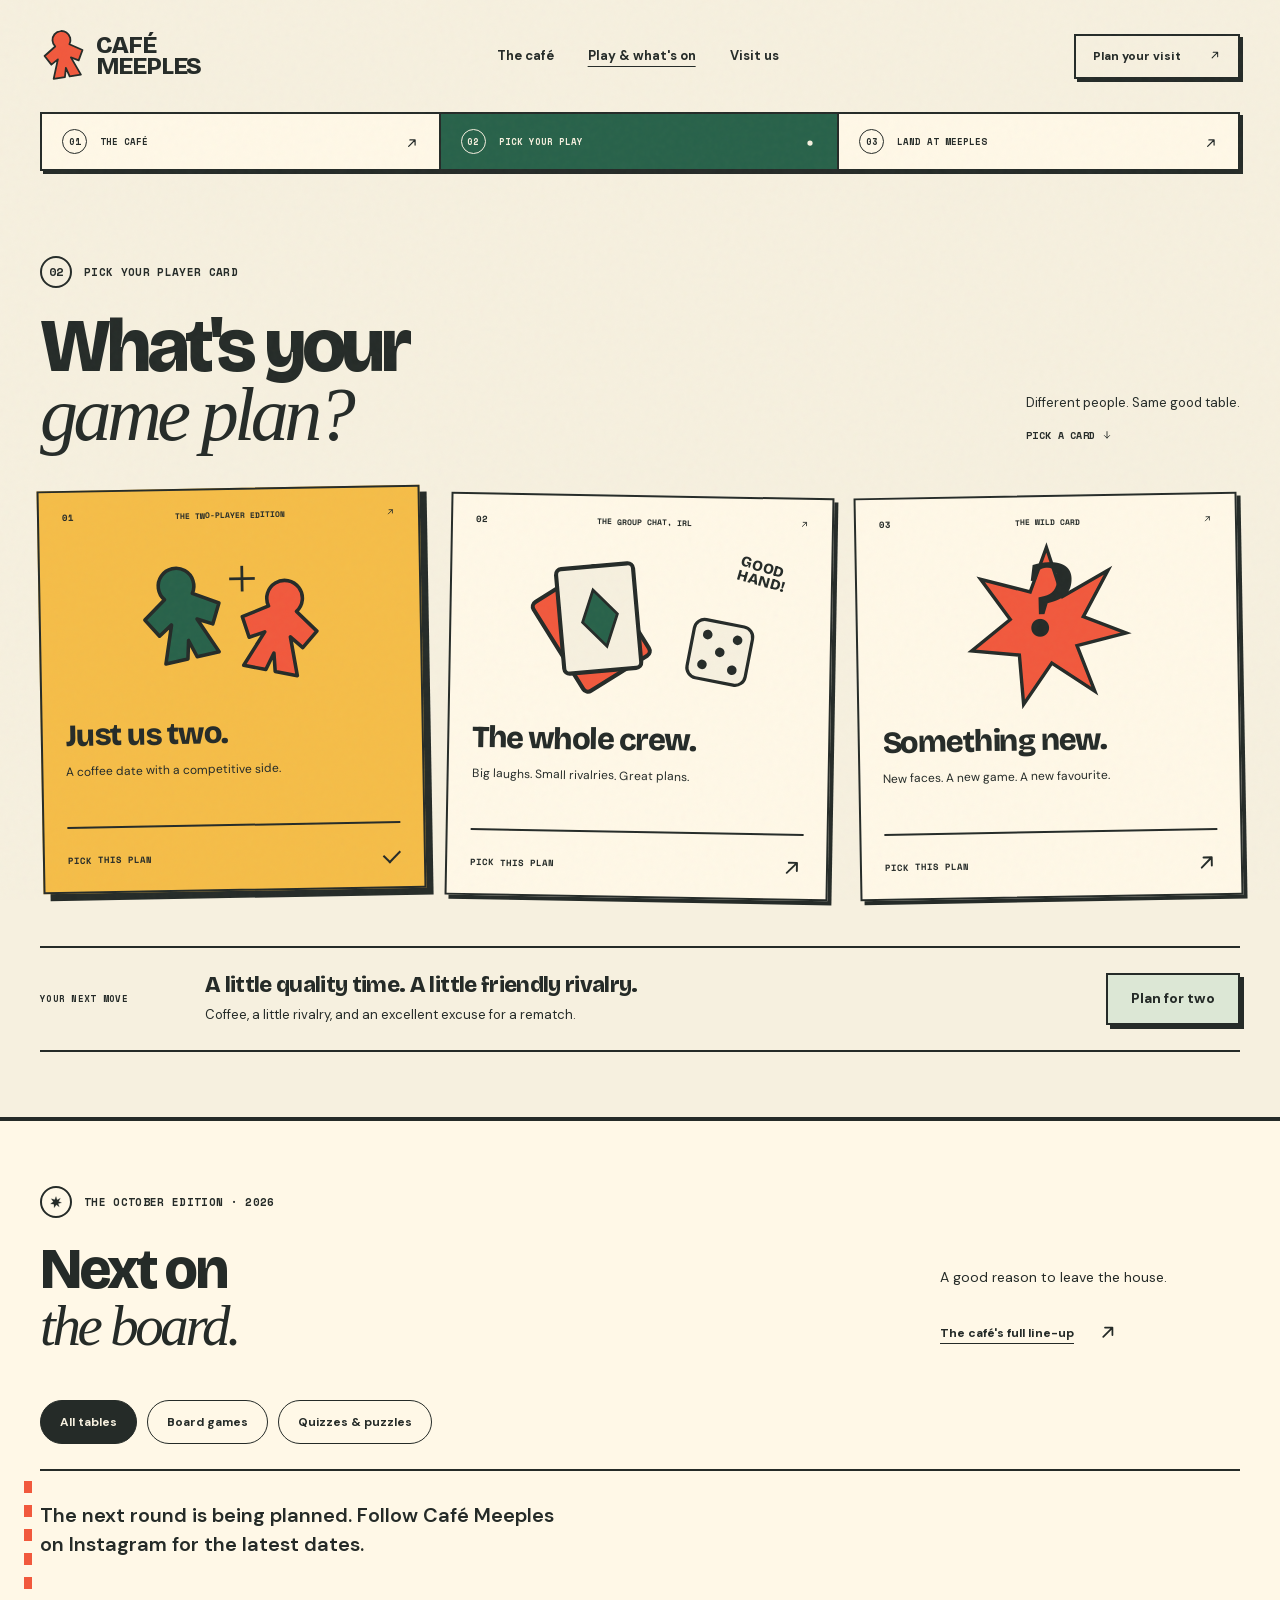
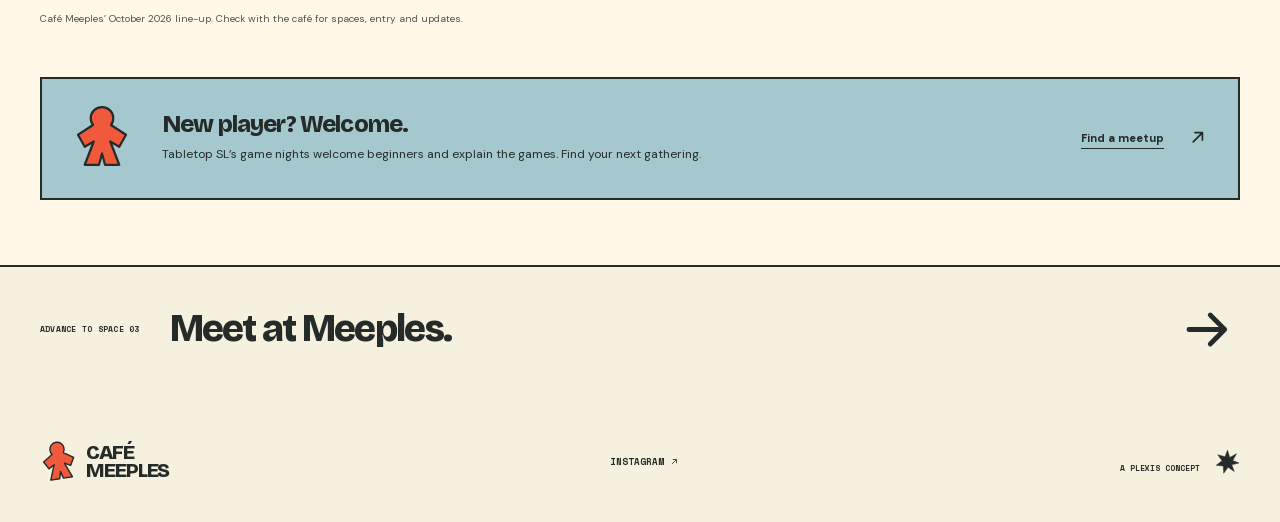
==== commit b8ab183e: "Replace emoji-style text symbols with original drawn interface icons" ====
--- a/play.html
+++ b/play.html
@@ -24,26 +24,26 @@
 <symbol id="i-arrow" viewbox="0 0 80 80"><path d="M13 40h51M44 19l21 21-21 21" fill="none" stroke="currentColor" stroke-linecap="round" stroke-linejoin="round" stroke-width="7"></path></symbol>
 <symbol id="i-pawn" viewbox="0 0 100 100"><path d="M39 38a17 17 0 1 1 22 0l-2 10 12 29H29l12-29Zm-8 40h38l7 13H24Z" fill="currentColor" stroke="var(--ink)" stroke-width="3"></path></symbol>
 <symbol id="i-puzzle" viewbox="0 0 100 100"><path d="M15 15h27c-9 18 24 18 15 0h28v28c-18-9-18 24 0 15v27H57c9-18-24-18-15 0H15V58c18 9 18-24 0-15Z" fill="currentColor" stroke="var(--ink)" stroke-linejoin="round" stroke-width="3"></path></symbol>
-</svg>
+<symbol id="i-refresh" viewbox="0 0 80 80"><path d="M63 28A27 27 0 1 0 66 49M63 11v18H45" fill="none" stroke="currentColor" stroke-linecap="round" stroke-linejoin="round" stroke-width="5"></path></symbol><symbol id="i-close" viewbox="0 0 80 80"><path d="m20 20 40 40M60 20 20 60" fill="none" stroke="currentColor" stroke-linecap="round" stroke-width="5"></path></symbol><symbol id="i-copy" viewbox="0 0 80 80"><path d="M25 18H12v50h43V55" fill="none" stroke="currentColor" stroke-width="4"></path><rect fill="none" height="47" stroke="currentColor" stroke-width="4" width="43" x="27" y="8"></rect></symbol><symbol id="i-dot" viewbox="0 0 80 80"><circle cx="40" cy="40" fill="currentColor" r="15"></circle></symbol></svg>
 <header class="site-header">
 <a aria-label="Café Meeples, back to start" class="brand" href="./index.html"><svg aria-hidden="true"><use href="#i-meeple"></use></svg><span>CAFÉ<br/>MEEPLES</span></a>
 <nav aria-label="Main navigation" class="desktop-nav"><a href="index.html">The café</a><a aria-current="page" href="play.html">Play &amp; what's on</a><a href="visit.html">Visit us</a></nav>
-<a class="button small header-visit" href="./visit.html">Plan your visit <span aria-hidden="true">↗</span></a>
+<a class="button small header-visit" href="./visit.html">Plan your visit <span aria-hidden="true"><svg aria-hidden="true" class="ui-icon arrow-ne"><use href="#i-arrow"></use></svg></span></a>
 <button aria-controls="mobile-nav" aria-expanded="false" aria-label="Open navigation" class="menu-toggle"><span></span><span></span></button>
 <nav aria-label="Mobile navigation" class="mobile-nav" hidden="" id="mobile-nav"><a href="index.html">01 — The café</a><a href="play.html">02 — Play &amp; what's on</a><a href="visit.html">03 — Visit us</a></nav>
-</header><main id="main"><nav aria-label="Your route" class="page-route wrap"><a href="./index.html"><span>01</span><strong>THE CAFÉ</strong><b aria-hidden="true">↗</b></a><a aria-current="page" href="./play.html"><span>02</span><strong>PICK YOUR PLAY</strong><b aria-hidden="true">●</b></a><a href="./visit.html"><span>03</span><strong>LAND AT MEEPLES</strong><b aria-hidden="true">↗</b></a></nav><section aria-labelledby="play-title" class="play-section section" id="play"><div class="wrap">
-<div class="section-heading"><div><div class="section-label"><span class="number">02</span> PICK YOUR PLAYER CARD</div><h1 id="play-title">What's your<br/><span class="serif">game plan?</span></h1></div><p>Different people. Same good table.<br/><span class="mono">PICK A CARD ↓</span></p></div>
+</header><main id="main"><nav aria-label="Your route" class="page-route wrap"><a href="./index.html"><span>01</span><strong>THE CAFÉ</strong><b aria-hidden="true"><svg aria-hidden="true" class="ui-icon arrow-ne"><use href="#i-arrow"></use></svg></b></a><a aria-current="page" href="./play.html"><span>02</span><strong>PICK YOUR PLAY</strong><b aria-hidden="true"><svg aria-hidden="true" class="ui-icon"><use href="#i-dot"></use></svg></b></a><a href="./visit.html"><span>03</span><strong>LAND AT MEEPLES</strong><b aria-hidden="true"><svg aria-hidden="true" class="ui-icon arrow-ne"><use href="#i-arrow"></use></svg></b></a></nav><section aria-labelledby="play-title" class="play-section section" id="play"><div class="wrap">
+<div class="section-heading"><div><div class="section-label"><span class="number">02</span> PICK YOUR PLAYER CARD</div><h1 id="play-title">What's your<br/><span class="serif">game plan?</span></h1></div><p>Different people. Same good table.<br/><span class="mono">PICK A CARD <svg aria-hidden="true" class="ui-icon arrow-down"><use href="#i-arrow"></use></svg></span></p></div>
 <div aria-label="Choose your kind of visit" class="plan-cards" role="group">
-<button aria-pressed="true" class="plan-card active" data-plan="two"><span class="card-top">01 <span>THE TWO-PLAYER EDITION</span> ↗</span><span aria-hidden="true" class="card-art two-art"><svg class="meeple-one"><use href="#i-meeple"></use></svg><svg class="meeple-two"><use href="#i-meeple"></use></svg><span>+</span></span><span class="card-title">Just us two.</span><span class="card-description">A coffee date with a competitive side.</span><span class="card-select">PICK THIS PLAN <span>↗</span></span></button>
-<button aria-pressed="false" class="plan-card" data-plan="crew"><span class="card-top">02 <span>THE GROUP CHAT, IRL</span> ↗</span><span aria-hidden="true" class="card-art crew-art"><svg><use href="#i-cards"></use></svg><span class="scribble">GOOD<br/>HAND!</span><svg><use href="#i-dice"></use></svg></span><span class="card-title">The whole crew.</span><span class="card-description">Big laughs. Small rivalries. Great plans.</span><span class="card-select">PICK THIS PLAN <span>↗</span></span></button>
-<button aria-pressed="false" class="plan-card" data-plan="new"><span class="card-top">03 <span>THE WILD CARD</span> ↗</span><span aria-hidden="true" class="card-art new-art"><svg><use href="#i-star"></use></svg><b>?</b></span><span class="card-title">Something new.</span><span class="card-description">New faces. A new game. A new favourite.</span><span class="card-select">PICK THIS PLAN <span>↗</span></span></button>
+<button aria-pressed="true" class="plan-card active" data-plan="two"><span class="card-top">01 <span>THE TWO-PLAYER EDITION</span> <svg aria-hidden="true" class="ui-icon arrow-ne"><use href="#i-arrow"></use></svg></span><span aria-hidden="true" class="card-art two-art"><svg class="meeple-one"><use href="#i-meeple"></use></svg><svg class="meeple-two"><use href="#i-meeple"></use></svg><span>+</span></span><span class="card-title">Just us two.</span><span class="card-description">A coffee date with a competitive side.</span><span class="card-select">PICK THIS PLAN <span><svg aria-hidden="true" class="ui-icon arrow-ne"><use href="#i-arrow"></use></svg></span></span></button>
+<button aria-pressed="false" class="plan-card" data-plan="crew"><span class="card-top">02 <span>THE GROUP CHAT, IRL</span> <svg aria-hidden="true" class="ui-icon arrow-ne"><use href="#i-arrow"></use></svg></span><span aria-hidden="true" class="card-art crew-art"><svg><use href="#i-cards"></use></svg><span class="scribble">GOOD<br/>HAND!</span><svg><use href="#i-dice"></use></svg></span><span class="card-title">The whole crew.</span><span class="card-description">Big laughs. Small rivalries. Great plans.</span><span class="card-select">PICK THIS PLAN <span><svg aria-hidden="true" class="ui-icon arrow-ne"><use href="#i-arrow"></use></svg></span></span></button>
+<button aria-pressed="false" class="plan-card" data-plan="new"><span class="card-top">03 <span>THE WILD CARD</span> <svg aria-hidden="true" class="ui-icon arrow-ne"><use href="#i-arrow"></use></svg></span><span aria-hidden="true" class="card-art new-art"><svg><use href="#i-star"></use></svg><b>?</b></span><span class="card-title">Something new.</span><span class="card-description">New faces. A new game. A new favourite.</span><span class="card-select">PICK THIS PLAN <span><svg aria-hidden="true" class="ui-icon arrow-ne"><use href="#i-arrow"></use></svg></span></span></button>
 </div>
-<div aria-atomic="true" aria-live="polite" class="chosen-plan"><span class="mono">YOUR NEXT MOVE</span><div><h3 id="plan-title">A little quality time. A little friendly rivalry.</h3><p id="plan-copy">A coffee date. A little rivalry. An excellent excuse for a rematch.</p></div><a class="button" href="./visit.html?party=two" id="plan-link">Plan for two <span aria-hidden="true">↗</span></a></div>
+<div aria-atomic="true" aria-live="polite" class="chosen-plan"><span class="mono">YOUR NEXT MOVE</span><div><h3 id="plan-title">A little quality time. A little friendly rivalry.</h3><p id="plan-copy">A coffee date. A little rivalry. An excellent excuse for a rematch.</p></div><a class="button" href="./visit.html?party=two" id="plan-link">Plan for two <span aria-hidden="true"><svg aria-hidden="true" class="ui-icon arrow-ne"><use href="#i-arrow"></use></svg></span></a></div>
 </div></section><section aria-labelledby="events-title" class="events-section section" id="events"><div class="wrap">
-<div class="section-heading"><div><div class="section-label"><span class="number">✳</span> THE OCTOBER EDITION · 2026</div><h2 id="events-title">Next on<br/><span class="serif">the board.</span></h2></div><div class="events-intro"><p>A good reason to leave the house.</p><a class="text-link" href="https://www.instagram.com/cafe_meeples/p/Dd7O908E3kX/" rel="noopener noreferrer" target="_blank">The café's full line-up <span aria-hidden="true">↗</span></a></div></div>
+<div class="section-heading"><div><div class="section-label"><span class="number"><svg aria-hidden="true" class="ui-icon"><use href="#i-star"></use></svg></span> THE OCTOBER EDITION · 2026</div><h2 id="events-title">Next on<br/><span class="serif">the board.</span></h2></div><div class="events-intro"><p>A good reason to leave the house.</p><a class="text-link" href="https://www.instagram.com/cafe_meeples/p/Dd7O908E3kX/" rel="noopener noreferrer" target="_blank">The café's full line-up <span aria-hidden="true"><svg aria-hidden="true" class="ui-icon arrow-ne"><use href="#i-arrow"></use></svg></span></a></div></div>
 <div aria-label="Filter the event calendar" class="event-filters" role="group"><button aria-pressed="true" data-filter="all">All tables</button><button aria-pressed="false" data-filter="games">Board games</button><button aria-pressed="false" data-filter="puzzles">Quizzes &amp; puzzles</button></div>
 <div class="event-list" id="event-list"></div>
 <p class="event-note">Café Meeples’ October 2026 line-up. Check with the café for spaces, entry and updates.</p>
-<div class="new-player"><svg aria-hidden="true"><use href="#i-meeple"></use></svg><div><h3>New player? Welcome.</h3><p>Tabletop SL’s game nights welcome beginners and explain the games. Find your next gathering.</p></div><a class="text-link" href="https://www.tabletopsl.com/events" rel="noopener noreferrer" target="_blank">Find a meetup <span aria-hidden="true">↗</span></a></div>
-</div></section><a class="next-page wrap" href="./visit.html"><span class="mono">ADVANCE TO SPACE 03</span><strong>Meet at Meeples.</strong><svg aria-hidden="true"><use href="#i-arrow"></use></svg></a></main><footer class="site-footer wrap"><a class="brand" href="./index.html"><svg aria-hidden="true"><use href="#i-meeple"></use></svg><span>CAFÉ<br/>MEEPLES</span></a><a href="https://www.instagram.com/cafe_meeples/" rel="noopener noreferrer" target="_blank">INSTAGRAM ↗</a><span class="footer-credit">A PLEXIS CONCEPT <span>✳</span></span></footer><dialog aria-labelledby="roll-title" class="game-dialog" id="roll-dialog"><button aria-label="Close your next move" class="dialog-close">×</button><span class="eyebrow">CHANCE CARD <span id="roll-number">01</span> / 06</span><div aria-hidden="true" class="dialog-die"><svg><use href="#i-dice"></use></svg></div><h2 id="roll-title">Your next move.</h2><p id="roll-copy"></p><a class="button primary full" href="./play.html" id="roll-link">Choose your play ↗</a><button class="text-link roll-again">Take another chance ↻</button></dialog><a class="mobile-visit" href="./visit.html"><svg aria-hidden="true"><use href="#i-meeple"></use></svg><span>YOUR NEXT MOVE?</span><strong>Plan a visit ↗</strong></a></body>
+<div class="new-player"><svg aria-hidden="true"><use href="#i-meeple"></use></svg><div><h3>New player? Welcome.</h3><p>Tabletop SL’s game nights welcome beginners and explain the games. Find your next gathering.</p></div><a class="text-link" href="https://www.tabletopsl.com/events" rel="noopener noreferrer" target="_blank">Find a meetup <span aria-hidden="true"><svg aria-hidden="true" class="ui-icon arrow-ne"><use href="#i-arrow"></use></svg></span></a></div>
+</div></section><a class="next-page wrap" href="./visit.html"><span class="mono">ADVANCE TO SPACE 03</span><strong>Meet at Meeples.</strong><svg aria-hidden="true"><use href="#i-arrow"></use></svg></a></main><footer class="site-footer wrap"><a class="brand" href="./index.html"><svg aria-hidden="true"><use href="#i-meeple"></use></svg><span>CAFÉ<br/>MEEPLES</span></a><a href="https://www.instagram.com/cafe_meeples/" rel="noopener noreferrer" target="_blank">INSTAGRAM <svg aria-hidden="true" class="ui-icon arrow-ne"><use href="#i-arrow"></use></svg></a><span class="footer-credit">A PLEXIS CONCEPT <span><svg aria-hidden="true" class="ui-icon"><use href="#i-star"></use></svg></span></span></footer><dialog aria-labelledby="roll-title" class="game-dialog" id="roll-dialog"><button aria-label="Close your next move" class="dialog-close"><svg aria-hidden="true" class="ui-icon"><use href="#i-close"></use></svg></button><span class="eyebrow">CHANCE CARD <span id="roll-number">01</span> / 06</span><div aria-hidden="true" class="dialog-die"><svg><use href="#i-dice"></use></svg></div><h2 id="roll-title">Your next move.</h2><p id="roll-copy"></p><a class="button primary full" href="./play.html" id="roll-link">Choose your play <svg aria-hidden="true" class="ui-icon arrow-ne"><use href="#i-arrow"></use></svg></a><button class="text-link roll-again">Take another chance <svg aria-hidden="true" class="ui-icon"><use href="#i-refresh"></use></svg></button></dialog><a class="mobile-visit" href="./visit.html"><svg aria-hidden="true"><use href="#i-meeple"></use></svg><span>YOUR NEXT MOVE?</span><strong>Plan a visit <svg aria-hidden="true" class="ui-icon arrow-ne"><use href="#i-arrow"></use></svg></strong></a></body>
 </html>
--- a/style.css
+++ b/style.css
@@ -1,5 +1,5 @@
 :root{--cream:#f6f0df;--paper:#fff8e7;--ink:#252b28;--coral:#f1593d;--yellow:#f5bd48;--green:#28624a;--mint:#dce7d5;--blue:#a5c8ce;--line:2px solid var(--ink);--display:'Bricolage Grotesque',sans-serif;--body:'DM Sans',sans-serif;--mono:'Space Mono',monospace}
-*{box-sizing:border-box}html{scroll-behavior:smooth;scroll-padding-top:100px}body{margin:0;background:var(--cream);color:var(--ink);font-family:var(--body);font-size:16px;line-height:1.55;-webkit-font-smoothing:antialiased}body:before{content:"";position:fixed;inset:0;z-index:100;pointer-events:none;opacity:.045;background-image:url("data:image/svg+xml,%3Csvg viewBox='0 0 180 180' xmlns='http://www.w3.org/2000/svg'%3E%3Cfilter id='n'%3E%3CfeTurbulence type='fractalNoise' baseFrequency='.82' numOctaves='3' stitchTiles='stitch'/%3E%3C/filter%3E%3Cpath fill='%23000' filter='url(%23n)' opacity='.65' d='M0 0h180v180H0z'/%3E%3C/svg%3E")}a{color:inherit;text-decoration:none}button,input,select,textarea{font:inherit;color:inherit}button,a{-webkit-tap-highlight-color:transparent}button{cursor:pointer}button:disabled{cursor:wait}button:focus-visible,a:focus-visible,input:focus-visible,select:focus-visible,textarea:focus-visible{outline:3px solid var(--coral);outline-offset:5px}button{border-radius:0}img{max-width:100%;display:block}svg{display:inline-block;width:1em;height:1em;vertical-align:middle}.symbols{position:absolute;width:0;height:0;overflow:hidden}.wrap{width:min(1320px,calc(100% - 80px));margin-inline:auto}.section{padding-block:110px}.section-label,.eyebrow{font-family:var(--mono);font-size:11px;line-height:1.5;font-weight:700;letter-spacing:.03em;display:flex;align-items:center;gap:12px}.number{width:32px;height:32px;display:inline-grid;place-items:center;border:var(--line);border-radius:50%;font-size:12px;flex-shrink:0}.mono,.tiny{font-family:var(--mono);font-size:10px;font-weight:700;letter-spacing:.03em}.serif{font-family:Georgia,'Times New Roman',serif;font-style:italic;font-weight:400;letter-spacing:-.06em}.button{min-height:52px;display:inline-flex;align-items:center;justify-content:space-between;gap:28px;padding:13px 23px;border:var(--line);box-shadow:4px 4px 0 var(--ink);font-weight:800;font-size:14px;background:var(--cream);transition:transform .18s,box-shadow .18s}.button:hover{transform:translate(2px,2px);box-shadow:2px 2px 0 var(--ink)}.button.primary{background:var(--coral);color:var(--ink)}.button.small{min-height:45px;font-size:12px;padding:10px 17px;box-shadow:3px 3px 0 var(--ink)}.button.full{width:100%}.text-link{display:inline-flex;align-items:center;gap:24px;font-size:13px;font-weight:800;text-decoration:underline;text-underline-offset:6px;text-decoration-thickness:1px;min-height:44px}.text-link span{font-size:20px;text-decoration:none}.text-link:hover{color:var(--green)}h1,h2,h3,p{margin-top:0}h1,h2,h3{font-family:var(--display);font-weight:800;letter-spacing:-.055em;line-height:.98}h2{font-size:clamp(42px,4.5vw,66px);margin-bottom:26px}h3{font-size:24px}p{margin-bottom:22px;max-width:540px}.lead{font-size:20px;font-weight:600;line-height:1.45}.small-note{font-family:var(--mono);font-size:9px;letter-spacing:.02em;line-height:1.7;display:block;margin-top:22px}.centered{text-align:center}.skip-link{position:fixed;left:16px;top:-70px;z-index:150;background:var(--yellow);padding:12px;border:var(--line)}.skip-link:focus{top:12px}.site-header{width:min(1400px,calc(100% - 80px));height:112px;margin:auto;display:flex;align-items:center;justify-content:space-between;gap:25px;position:relative;z-index:10}.brand{display:inline-flex;align-items:center;gap:8px;line-height:.87;font-family:var(--display);font-weight:800;letter-spacing:-1.1px;font-size:24px;flex-shrink:0}.brand svg{width:48px;height:52px;color:var(--coral);transform:rotate(-9deg)}.brand-dot{font:10px var(--body);vertical-align:top;margin-left:2px}.desktop-nav{display:flex;gap:34px;font-size:13px;font-weight:700}.desktop-nav a{padding:13px 0}.desktop-nav a:hover{text-decoration:underline;text-underline-offset:5px}.menu-toggle,.mobile-nav{display:none}.board-caption,.hero-footnote{display:flex;justify-content:space-between;font:9px var(--mono);letter-spacing:.04em;gap:20px}.board-caption{padding:0 0 12px}.board-caption span:last-child{display:flex;gap:24px}.game-board{display:grid;grid-template-columns:90px minmax(0,1fr) 90px;grid-template-rows:96px minmax(0,1fr) 96px;border:3px solid var(--ink);background:var(--paper);box-shadow:7px 7px 0 var(--ink);position:relative}.board-top,.board-bottom{grid-column:1/-1;display:grid;grid-template-columns:1.2fr repeat(4,1fr) 1.2fr}.board-top{grid-row:1;border-bottom:var(--line)}.board-bottom{grid-row:3;border-top:var(--line)}.board-left{grid-column:1;grid-row:2;border-right:var(--line);display:grid;grid-template-rows:1fr 1.25fr 1fr}.board-right{grid-column:3;grid-row:2;border-left:var(--line);display:grid;grid-template-rows:1fr 1.25fr 1fr}.board-tile{display:flex;align-items:center;justify-content:center;position:relative;flex-direction:column;gap:3px;text-align:center;padding:10px 5px;font-family:var(--display);overflow:hidden;line-height:1.1;transition:background .2s}.board-tile:not(:last-child){border-right:var(--line)}.board-left .board-tile,.board-right .board-tile{border-right:0}.board-left .board-tile:not(:last-child),.board-right .board-tile:not(:last-child){border-bottom:var(--line)}.board-tile strong{font-size:20px;letter-spacing:-.04em}.board-tile .tiny{font-size:7px;line-height:1.4}.board-tile>span:not(.tiny):not(.vertical-type){font-family:var(--mono);font-size:8px}.board-tile svg{width:52px;height:52px;flex-shrink:0}.board-tile span.vertical-type{writing-mode:vertical-rl;transform:rotate(180deg);font-size:11px;font-weight:800;letter-spacing:.02em}.tile-start{background:var(--coral);align-items:flex-start;padding-left:20px;transform:none}.tile-start strong{text-align:left;font-size:25px}.tile-start strong span{position:absolute;right:20px;bottom:20px;font-size:40px}.tile-coffee,.tile-draw,.tile-cream{background:var(--cream)}.tile-social,.tile-yellow{background:var(--yellow)}.tile-dice,.tile-blue{background:var(--blue)}.tile-go,.tile-green{background:var(--green);color:var(--cream)}.tile-go svg{width:60px;height:50px}.tile-coral{background:var(--coral)}.board-bottom .board-tile strong{font-size:17px}.board-bottom .tile-small-coffee{flex-direction:row;gap:15px}.board-bottom .tile-small-coffee span{font:800 19px/1.05 var(--display)}.board-bottom .board-tile svg{width:43px;height:43px}.board-left .board-tile svg,.board-right .board-tile svg{width:54px;height:62px}.board-left .board-tile>span:not(.vertical-type),.board-right .board-tile>span:not(.vertical-type){font-size:7px}.board-center{grid-column:2;grid-row:2;padding:45px 42px 40px;display:grid;grid-template-columns:1.05fr 1fr;gap:10px;position:relative;background:radial-gradient(ellipse at 50% 50%,#fff8e7 30%,#f6eed8 100%)}.hero-copy .eyebrow{font-size:8px;gap:7px;white-space:nowrap}.mini-star{font-size:23px;line-height:1}.hero h1{font-size:clamp(54px,6.25vw,88px);line-height:.9;letter-spacing:-.065em;margin:18px 0 25px}.hero h1>span{color:var(--coral)}.hero-copy p{font-size:13px;line-height:1.6;margin-bottom:23px}.hero-copy .button{font-size:13px;min-height:50px;padding:11px 18px}.hero-explore{display:flex;width:fit-content;margin-top:13px;font-size:11px;gap:12px}.hero-art{display:flex;flex-direction:column;justify-content:center;position:relative;min-width:0}.hero-art>img{width:112%;max-width:none;margin-left:-5%;margin-top:55px;position:relative;z-index:1}.round-stamp{width:103px;height:103px;border:1.5px solid var(--ink);outline:1.5px solid var(--ink);outline-offset:4px;border-radius:50%;transform:rotate(12deg);display:flex;justify-content:center;align-items:center;flex-direction:column;text-align:center;font:8px/1.6 var(--mono);position:absolute;right:6px;top:3px;background:var(--yellow)}.round-stamp b{font-size:10px;display:block}.roll-control{margin-top:-18px;position:relative;z-index:2;align-self:center;transform:rotate(-4deg)}.roll-button{background:var(--paper);border:var(--line);display:flex;align-items:center;gap:14px;box-shadow:3px 3px 0 var(--ink);padding:8px 15px 8px 8px}.roll-button>svg{width:48px;height:48px}.roll-button>span{font:700 10px/1.4 var(--mono);text-align:left}.roll-button:hover{background:var(--yellow)}.handwritten{display:block;font:italic 15px Georgia,serif;text-align:center;margin-top:12px}.hero-footnote{padding:22px 0 35px;font-size:8px}.hero-footnote a{display:flex;gap:18px}.marquee{background:var(--coral);border-block:var(--line);overflow:hidden;margin-top:15px}.marquee>div{display:flex;gap:40px;align-items:center;white-space:nowrap;width:max-content;padding:12px 0;font-family:var(--display);font-weight:800;font-size:25px;letter-spacing:-.04em;animation:marquee 45s linear infinite}.marquee span{font-size:30px;line-height:1}@keyframes marquee{to{transform:translateX(-33.333%)}}.cafe-section{display:grid;grid-template-columns:1fr 1fr;align-items:center;gap:110px;padding-inline:55px}.cafe-photo{position:relative;transform:rotate(-3deg);background:var(--paper);padding:15px;border:var(--line);box-shadow:6px 6px 0 var(--ink);width:min(420px,100%);margin-inline:auto}.cafe-photo>img{width:100%;height:475px;object-fit:cover;object-position:center 55%;filter:saturate(.85)}.photo-tape{position:absolute;z-index:2;left:33%;top:-15px;width:125px;height:32px;transform:rotate(2deg);background:#c9bb8bcc;border:1px solid #ad9c6f66;clip-path:polygon(0 9%,100% 0,98% 18%,100% 34%,98% 57%,100% 75%,98% 97%,0 100%,2% 80%,0 60%,2% 36%)}.photo-caption{display:flex;justify-content:space-between;font:8px var(--mono);padding:17px 2px 5px}.photo-label{position:absolute;bottom:85px;right:-48px;transform:rotate(9deg);padding:17px;background:var(--yellow);border:var(--line);font:800 17px/.95 var(--display);box-shadow:3px 3px 0 var(--ink)}.cafe-copy h2{margin-top:24px}.cafe-copy>p{font-size:14px}.cafe-copy>p.lead{font-size:20px;max-width:350px}.how-to{padding:0;list-style:none;margin:28px 0 16px;border-top:1px solid #252b2860}.how-to li{display:flex;gap:20px;padding:15px 0;border-bottom:1px solid #252b2860}.how-to li>span{font:10px var(--mono);padding-top:3px}.how-to strong{font-weight:800;font-size:14px}.how-to p{font-size:12px;margin:3px 0 0;line-height:1.5}.play-section{background:var(--mint);border-block:var(--line)}.section-heading{display:flex;align-items:flex-end;justify-content:space-between;gap:50px;margin-bottom:45px}.section-heading h2{margin:24px 0 0}.section-heading>p{font-size:14px;margin:0 0 5px;line-height:1.65}.section-heading>p .mono{display:block;margin-top:15px}.plan-cards{display:grid;grid-template-columns:repeat(3,minmax(0,1fr));gap:25px}.plan-card{background:var(--cream);text-align:left;border:var(--line);padding:18px 23px 0;position:relative;box-shadow:4px 4px 0 var(--ink);transition:transform .2s,box-shadow .2s}.plan-card:nth-child(2){transform:rotate(1deg)}.plan-card:nth-child(3){transform:rotate(-1deg)}.plan-card:hover{transform:translateY(-7px) rotate(0deg)}.plan-card.active{box-shadow:7px 7px 0 var(--ink);background:var(--yellow);transform:translateY(-7px) rotate(-1deg)}.card-top{display:flex;align-items:center;justify-content:space-between;font:9px var(--mono);gap:10px;line-height:1.5}.card-top>span{font-size:8px}.card-art{height:190px;display:flex;align-items:center;justify-content:center;position:relative}.two-art svg{width:95px;height:107px;transform:rotate(-12deg);color:var(--green)}.two-art svg.meeple-two{color:var(--coral);transform:rotate(12deg);margin-left:0;margin-top:28px}.two-art>span{position:absolute;font:italic 55px Georgia;left:48%;top:25px}.crew-art svg:first-child{width:138px;height:138px;transform:rotate(-15deg);margin-right:20px}.crew-art svg:last-child{width:80px;height:80px;transform:rotate(10deg);margin-top:55px}.scribble{position:absolute;font:800 15px/.9 var(--display);transform:rotate(15deg);top:30px;right:20px}.new-art svg{width:170px;height:170px;color:var(--coral)}.new-art b{position:absolute;font:italic bold 110px Georgia;top:6px;left:calc(50% - 26px)}.card-title{display:block;font:800 clamp(25px,2.4vw,34px)/1 var(--display);letter-spacing:-.05em;margin:6px 0 12px}.card-description{font-size:12px;display:block;min-height:44px;line-height:1.5}.card-select{margin-top:20px;border-top:var(--line);padding:15px 0;display:flex;justify-content:space-between;align-items:center;font:9px var(--mono)}.card-select>span{font-size:22px}.plan-card.active .card-select:before{content:'✓';position:absolute;right:24px;bottom:20px;font:bold 20px var(--body)}.plan-card.active .card-select>span{visibility:hidden}.chosen-plan{border-block:var(--line);display:grid;grid-template-columns:135px 1fr auto;align-items:center;gap:30px;margin-top:48px;padding:25px 0}.chosen-plan>span{font-size:9px}.chosen-plan h3{font-size:22px;line-height:1.1;margin-bottom:8px;letter-spacing:-.03em}.chosen-plan p{font-size:13px;margin:0;max-width:580px}.chosen-plan .button{background:var(--mint);white-space:nowrap}.refuel-section{display:grid;grid-template-columns:1fr 1fr;gap:100px;align-items:center;padding-inline:55px}.refuel-section h2{margin-top:25px}.refuel-section p:not(.lead){font-size:14px}.coffee-print{aspect-ratio:1;position:relative;display:flex;align-items:center;justify-content:center;background:var(--yellow);border:var(--line);box-shadow:6px 6px 0 var(--ink);transform:rotate(2deg);overflow:hidden}.coffee-print:before{content:"";position:absolute;inset:13px;border:1px solid var(--ink)}.coffee-ring{position:absolute;width:68%;height:68%;border:1px solid var(--ink);border-radius:50%;box-shadow:0 0 0 10px var(--yellow),0 0 0 11px var(--ink)}.coffee-print>svg{width:57%;height:57%;transform:rotate(-11deg);position:relative}.coffee-print-top,.coffee-print-bottom{position:absolute;font:10px var(--mono);text-align:center;line-height:1.5;letter-spacing:.06em}.coffee-print-top{top:28px}.coffee-print-bottom{bottom:26px}.coffee-spark{position:absolute;font-size:65px;font-family:Georgia;line-height:1}.spark-one{top:65px;left:30px}.spark-two{right:25px;bottom:75px;font-size:45px}.events-section{background:var(--paper);border-block:var(--line)}.events-intro{width:300px}.events-intro p{font-size:14px}.events-intro .text-link{font-size:12px}.event-filters{display:flex;gap:10px;margin-bottom:25px;flex-wrap:wrap}.event-filters button{min-height:44px;padding:8px 19px;border:1px solid var(--ink);border-radius:24px;font-size:12px;font-weight:700;background:transparent}.event-filters button[aria-pressed=true]{background:var(--ink);color:var(--cream)}.event-filters button:hover{background:var(--yellow);color:var(--ink)}.event-list{border-top:var(--line)}.event-row{display:grid;grid-template-columns:100px 1fr 200px 45px;align-items:center;gap:24px;min-height:110px;border-bottom:var(--line);padding:18px 22px 18px 0;transition:background .2s}.event-row:hover{background:#f5bd4833}.event-date{display:flex;align-items:center;gap:12px;border-right:1px solid var(--ink)}.event-date strong{font:800 49px/.9 var(--display);letter-spacing:-.07em}.event-date span{font:9px/1.5 var(--mono)}.event-info h3{font-size:25px;margin:0 0 8px;letter-spacing:-.04em}.event-info p{font-size:11px;margin:0}.event-time{font:10px/1.6 var(--mono)}.event-arrow{width:43px;height:43px;border:var(--line);border-radius:50%;font-size:25px;text-align:center;line-height:38px;background:var(--yellow)}.event-note{font-size:10px;margin:18px 0 0;max-width:100%;opacity:.8}.new-player{display:grid;grid-template-columns:65px 1fr auto;gap:25px;align-items:center;background:var(--blue);border:var(--line);padding:26px 30px;margin-top:50px}.new-player>svg{width:60px;height:67px;color:var(--coral)}.new-player h3{font-size:24px;margin-bottom:8px;letter-spacing:-.035em}.new-player p{font-size:12px;max-width:670px;margin:0}.new-player .text-link{white-space:nowrap;font-size:11px}.visit-section{display:grid;grid-template-columns:1fr 1fr;gap:90px;position:relative;padding-inline:55px;align-items:start}.visit-heading h2{font-size:clamp(64px,7vw,100px);margin-top:30px}.visit-heading>p{font-size:17px;margin-top:25px}.visit-card{background:var(--cream);border:var(--line);box-shadow:7px 7px 0 var(--ink);transform:rotate(2deg);max-width:480px;position:relative}.visit-card-top{height:75px;background:var(--green);color:var(--cream);border-bottom:var(--line);display:flex;align-items:center;justify-content:space-between;padding:20px 28px;font:800 26px/1 var(--display);letter-spacing:-.05em}.visit-card-top svg{width:38px;height:45px;color:var(--yellow)}.visit-card-body{padding:30px}.visit-card-body>.mono{font-size:9px}.visit-card h3{font-size:44px;line-height:1;margin:20px 0}.visit-card address{font-size:13px;font-style:normal;margin-bottom:12px}.hours{border-top:var(--line);margin-top:25px;padding-top:10px}.hours>div{display:flex;justify-content:space-between;gap:15px;font-size:12px;padding:10px 0;border-bottom:1px solid #252b2840}.hours strong{font-size:12px;white-space:nowrap}.hours-note{font:10px/1.5 var(--body);margin-top:15px;margin-bottom:24px}.visit-card .button{font-size:12px}.visit-decoration{position:absolute;left:100px;bottom:135px;display:flex;align-items:center;gap:20px;transform:rotate(-12deg)}.visit-decoration svg:first-child{width:105px;height:105px}.visit-decoration span{font:800 21px/.95 var(--display);letter-spacing:-.05em}.visit-decoration svg:last-child{width:75px;height:75px;transform:rotate(-20deg);margin-top:35px}.closing{background:var(--coral);border-block:var(--line);padding:70px 0 85px;text-align:center;overflow:hidden}.closing h2{font-size:clamp(65px,9.7vw,140px);line-height:.85;max-width:1000px;margin:35px auto 40px;position:relative}.closing h2 .serif{letter-spacing:-.07em}.closing h2 svg{height:1.1em;width:.85em;color:var(--cream);position:absolute;top:.1em;right:-.05em;transform:rotate(15deg)}.closing .button{margin:auto}.site-footer{display:flex;align-items:center;justify-content:space-between;gap:25px;min-height:150px;flex-wrap:wrap}.site-footer .brand{font-size:20px}.site-footer .brand svg{width:38px;height:44px}.site-footer p{font-size:11px;margin:0}.site-footer>a:not(.brand){font:9px var(--mono)}.footer-credit{font:8px var(--mono)}.footer-credit span{font-size:25px;margin-left:10px}.mobile-visit{display:none}.game-dialog{padding:35px;width:min(460px,calc(100% - 36px));max-height:calc(100dvh - 40px);border:3px solid var(--ink);box-shadow:8px 8px 0 var(--ink);background:var(--cream);color:var(--ink);overflow-y:auto;overscroll-behavior:contain}.game-dialog::backdrop{background:#252b28b5;backdrop-filter:blur(3px)}.dialog-close{position:absolute;right:10px;top:10px;font-size:28px;line-height:1;min-width:44px;min-height:44px;background:transparent;border:0}.game-dialog>.eyebrow{font-size:9px;margin-bottom:20px;padding-right:25px}.game-dialog h2{font-size:43px;margin-top:20px;margin-bottom:20px}.game-dialog p{font-size:14px}.dialog-die{display:flex;align-items:center;justify-content:center;background:var(--yellow);height:140px;border:var(--line);margin:20px 0}.dialog-die svg{width:95px;height:95px;transform:rotate(-12deg)}.game-dialog .roll-again{display:flex;margin:20px auto 0;border:0;background:transparent;font-size:12px}.game-dialog .button{font-size:12px;gap:15px}.planner-dialog label{display:block;font-weight:700;font-size:12px;margin:18px 0 7px}.planner-dialog select,.planner-dialog input,.planner-dialog textarea{width:100%;border:1px solid var(--ink);background:var(--paper);min-height:48px;padding:10px;font-size:14px;border-radius:0}.planner-dialog input{appearance:none;-webkit-appearance:none}.planner-dialog textarea{resize:vertical;font-size:13px;line-height:1.6}.planner-dialog form>.button{margin-top:25px}.planner-note{font-size:10px!important;margin:25px 0 0;border-top:1px solid #252b2860;padding-top:15px}.planner-dialog #enquiry-result .button{margin-top:16px}.planner-dialog #copy-status{font-family:var(--body);font-size:11px}.no-script{text-align:center;padding:25px}.is-rolling{animation:roll .35s ease}@keyframes roll{50%{transform:rotate(22deg) scale(.9)}}[hidden]{display:none!important}
+*{box-sizing:border-box}html{scroll-behavior:smooth;scroll-padding-top:100px}body{margin:0;background:var(--cream);color:var(--ink);font-family:var(--body);font-size:16px;line-height:1.55;-webkit-font-smoothing:antialiased}body:before{content:"";position:fixed;inset:0;z-index:100;pointer-events:none;opacity:.045;background-image:url("data:image/svg+xml,%3Csvg viewBox='0 0 180 180' xmlns='http://www.w3.org/2000/svg'%3E%3Cfilter id='n'%3E%3CfeTurbulence type='fractalNoise' baseFrequency='.82' numOctaves='3' stitchTiles='stitch'/%3E%3C/filter%3E%3Cpath fill='%23000' filter='url(%23n)' opacity='.65' d='M0 0h180v180H0z'/%3E%3C/svg%3E")}a{color:inherit;text-decoration:none}button,input,select,textarea{font:inherit;color:inherit}button,a{-webkit-tap-highlight-color:transparent}button{cursor:pointer}button:disabled{cursor:wait}button:focus-visible,a:focus-visible,input:focus-visible,select:focus-visible,textarea:focus-visible{outline:3px solid var(--coral);outline-offset:5px}button{border-radius:0}img{max-width:100%;display:block}svg{display:inline-block;width:1em;height:1em;vertical-align:middle}.symbols{position:absolute;width:0;height:0;overflow:hidden}.wrap{width:min(1320px,calc(100% - 80px));margin-inline:auto}.section{padding-block:110px}.section-label,.eyebrow{font-family:var(--mono);font-size:11px;line-height:1.5;font-weight:700;letter-spacing:.03em;display:flex;align-items:center;gap:12px}.number{width:32px;height:32px;display:inline-grid;place-items:center;border:var(--line);border-radius:50%;font-size:12px;flex-shrink:0}.mono,.tiny{font-family:var(--mono);font-size:10px;font-weight:700;letter-spacing:.03em}.serif{font-family:Georgia,'Times New Roman',serif;font-style:italic;font-weight:400;letter-spacing:-.06em}.button{min-height:52px;display:inline-flex;align-items:center;justify-content:space-between;gap:28px;padding:13px 23px;border:var(--line);box-shadow:4px 4px 0 var(--ink);font-weight:800;font-size:14px;background:var(--cream);transition:transform .18s,box-shadow .18s}.button:hover{transform:translate(2px,2px);box-shadow:2px 2px 0 var(--ink)}.button.primary{background:var(--coral);color:var(--ink)}.button.small{min-height:45px;font-size:12px;padding:10px 17px;box-shadow:3px 3px 0 var(--ink)}.button.full{width:100%}.text-link{display:inline-flex;align-items:center;gap:24px;font-size:13px;font-weight:800;text-decoration:underline;text-underline-offset:6px;text-decoration-thickness:1px;min-height:44px}.text-link span{font-size:20px;text-decoration:none}.text-link:hover{color:var(--green)}h1,h2,h3,p{margin-top:0}h1,h2,h3{font-family:var(--display);font-weight:800;letter-spacing:-.055em;line-height:.98}h2{font-size:clamp(42px,4.5vw,66px);margin-bottom:26px}h3{font-size:24px}p{margin-bottom:22px;max-width:540px}.lead{font-size:20px;font-weight:600;line-height:1.45}.small-note{font-family:var(--mono);font-size:9px;letter-spacing:.02em;line-height:1.7;display:block;margin-top:22px}.centered{text-align:center}.skip-link{position:fixed;left:16px;top:-70px;z-index:150;background:var(--yellow);padding:12px;border:var(--line)}.skip-link:focus{top:12px}.site-header{width:min(1400px,calc(100% - 80px));height:112px;margin:auto;display:flex;align-items:center;justify-content:space-between;gap:25px;position:relative;z-index:10}.brand{display:inline-flex;align-items:center;gap:8px;line-height:.87;font-family:var(--display);font-weight:800;letter-spacing:-1.1px;font-size:24px;flex-shrink:0}.brand svg{width:48px;height:52px;color:var(--coral);transform:rotate(-9deg)}.brand-dot{font:10px var(--body);vertical-align:top;margin-left:2px}.desktop-nav{display:flex;gap:34px;font-size:13px;font-weight:700}.desktop-nav a{padding:13px 0}.desktop-nav a:hover{text-decoration:underline;text-underline-offset:5px}.menu-toggle,.mobile-nav{display:none}.board-caption,.hero-footnote{display:flex;justify-content:space-between;font:9px var(--mono);letter-spacing:.04em;gap:20px}.board-caption{padding:0 0 12px}.board-caption span:last-child{display:flex;gap:24px}.game-board{display:grid;grid-template-columns:90px minmax(0,1fr) 90px;grid-template-rows:96px minmax(0,1fr) 96px;border:3px solid var(--ink);background:var(--paper);box-shadow:7px 7px 0 var(--ink);position:relative}.board-top,.board-bottom{grid-column:1/-1;display:grid;grid-template-columns:1.2fr repeat(4,1fr) 1.2fr}.board-top{grid-row:1;border-bottom:var(--line)}.board-bottom{grid-row:3;border-top:var(--line)}.board-left{grid-column:1;grid-row:2;border-right:var(--line);display:grid;grid-template-rows:1fr 1.25fr 1fr}.board-right{grid-column:3;grid-row:2;border-left:var(--line);display:grid;grid-template-rows:1fr 1.25fr 1fr}.board-tile{display:flex;align-items:center;justify-content:center;position:relative;flex-direction:column;gap:3px;text-align:center;padding:10px 5px;font-family:var(--display);overflow:hidden;line-height:1.1;transition:background .2s}.board-tile:not(:last-child){border-right:var(--line)}.board-left .board-tile,.board-right .board-tile{border-right:0}.board-left .board-tile:not(:last-child),.board-right .board-tile:not(:last-child){border-bottom:var(--line)}.board-tile strong{font-size:20px;letter-spacing:-.04em}.board-tile .tiny{font-size:7px;line-height:1.4}.board-tile>span:not(.tiny):not(.vertical-type){font-family:var(--mono);font-size:8px}.board-tile svg{width:52px;height:52px;flex-shrink:0}.board-tile span.vertical-type{writing-mode:vertical-rl;transform:rotate(180deg);font-size:11px;font-weight:800;letter-spacing:.02em}.tile-start{background:var(--coral);align-items:flex-start;padding-left:20px;transform:none}.tile-start strong{text-align:left;font-size:25px}.tile-start strong span{position:absolute;right:20px;bottom:20px;font-size:40px}.tile-coffee,.tile-draw,.tile-cream{background:var(--cream)}.tile-social,.tile-yellow{background:var(--yellow)}.tile-dice,.tile-blue{background:var(--blue)}.tile-go,.tile-green{background:var(--green);color:var(--cream)}.tile-go svg{width:60px;height:50px}.tile-coral{background:var(--coral)}.board-bottom .board-tile strong{font-size:17px}.board-bottom .tile-small-coffee{flex-direction:row;gap:15px}.board-bottom .tile-small-coffee span{font:800 19px/1.05 var(--display)}.board-bottom .board-tile svg{width:43px;height:43px}.board-left .board-tile svg,.board-right .board-tile svg{width:54px;height:62px}.board-left .board-tile>span:not(.vertical-type),.board-right .board-tile>span:not(.vertical-type){font-size:7px}.board-center{grid-column:2;grid-row:2;padding:45px 42px 40px;display:grid;grid-template-columns:1.05fr 1fr;gap:10px;position:relative;background:radial-gradient(ellipse at 50% 50%,#fff8e7 30%,#f6eed8 100%)}.hero-copy .eyebrow{font-size:8px;gap:7px;white-space:nowrap}.mini-star{font-size:23px;line-height:1}.hero h1{font-size:clamp(54px,6.25vw,88px);line-height:.9;letter-spacing:-.065em;margin:18px 0 25px}.hero h1>span{color:var(--coral)}.hero-copy p{font-size:13px;line-height:1.6;margin-bottom:23px}.hero-copy .button{font-size:13px;min-height:50px;padding:11px 18px}.hero-explore{display:flex;width:fit-content;margin-top:13px;font-size:11px;gap:12px}.hero-art{display:flex;flex-direction:column;justify-content:center;position:relative;min-width:0}.hero-art>img{width:112%;max-width:none;margin-left:-5%;margin-top:55px;position:relative;z-index:1}.round-stamp{width:103px;height:103px;border:1.5px solid var(--ink);outline:1.5px solid var(--ink);outline-offset:4px;border-radius:50%;transform:rotate(12deg);display:flex;justify-content:center;align-items:center;flex-direction:column;text-align:center;font:8px/1.6 var(--mono);position:absolute;right:6px;top:3px;background:var(--yellow)}.round-stamp b{font-size:10px;display:block}.roll-control{margin-top:-18px;position:relative;z-index:2;align-self:center;transform:rotate(-4deg)}.roll-button{background:var(--paper);border:var(--line);display:flex;align-items:center;gap:14px;box-shadow:3px 3px 0 var(--ink);padding:8px 15px 8px 8px}.roll-button>svg{width:48px;height:48px}.roll-button>span{font:700 10px/1.4 var(--mono);text-align:left}.roll-button:hover{background:var(--yellow)}.handwritten{display:block;font:italic 15px Georgia,serif;text-align:center;margin-top:12px}.hero-footnote{padding:22px 0 35px;font-size:8px}.hero-footnote a{display:flex;gap:18px}.marquee{background:var(--coral);border-block:var(--line);overflow:hidden;margin-top:15px}.marquee>div{display:flex;gap:40px;align-items:center;white-space:nowrap;width:max-content;padding:12px 0;font-family:var(--display);font-weight:800;font-size:25px;letter-spacing:-.04em;animation:marquee 45s linear infinite}.marquee span{font-size:30px;line-height:1}@keyframes marquee{to{transform:translateX(-33.333%)}}.cafe-section{display:grid;grid-template-columns:1fr 1fr;align-items:center;gap:110px;padding-inline:55px}.cafe-photo{position:relative;transform:rotate(-3deg);background:var(--paper);padding:15px;border:var(--line);box-shadow:6px 6px 0 var(--ink);width:min(420px,100%);margin-inline:auto}.cafe-photo>img{width:100%;height:475px;object-fit:cover;object-position:center 55%;filter:saturate(.85)}.photo-tape{position:absolute;z-index:2;left:33%;top:-15px;width:125px;height:32px;transform:rotate(2deg);background:#c9bb8bcc;border:1px solid #ad9c6f66;clip-path:polygon(0 9%,100% 0,98% 18%,100% 34%,98% 57%,100% 75%,98% 97%,0 100%,2% 80%,0 60%,2% 36%)}.photo-caption{display:flex;justify-content:space-between;font:8px var(--mono);padding:17px 2px 5px}.photo-label{position:absolute;bottom:85px;right:-48px;transform:rotate(9deg);padding:17px;background:var(--yellow);border:var(--line);font:800 17px/.95 var(--display);box-shadow:3px 3px 0 var(--ink)}.cafe-copy h2{margin-top:24px}.cafe-copy>p{font-size:14px}.cafe-copy>p.lead{font-size:20px;max-width:350px}.how-to{padding:0;list-style:none;margin:28px 0 16px;border-top:1px solid #252b2860}.how-to li{display:flex;gap:20px;padding:15px 0;border-bottom:1px solid #252b2860}.how-to li>span{font:10px var(--mono);padding-top:3px}.how-to strong{font-weight:800;font-size:14px}.how-to p{font-size:12px;margin:3px 0 0;line-height:1.5}.play-section{background:var(--mint);border-block:var(--line)}.section-heading{display:flex;align-items:flex-end;justify-content:space-between;gap:50px;margin-bottom:45px}.section-heading h2{margin:24px 0 0}.section-heading>p{font-size:14px;margin:0 0 5px;line-height:1.65}.section-heading>p .mono{display:block;margin-top:15px}.plan-cards{display:grid;grid-template-columns:repeat(3,minmax(0,1fr));gap:25px}.plan-card{background:var(--cream);text-align:left;border:var(--line);padding:18px 23px 0;position:relative;box-shadow:4px 4px 0 var(--ink);transition:transform .2s,box-shadow .2s}.plan-card:nth-child(2){transform:rotate(1deg)}.plan-card:nth-child(3){transform:rotate(-1deg)}.plan-card:hover{transform:translateY(-7px) rotate(0deg)}.plan-card.active{box-shadow:7px 7px 0 var(--ink);background:var(--yellow);transform:translateY(-7px) rotate(-1deg)}.card-top{display:flex;align-items:center;justify-content:space-between;font:9px var(--mono);gap:10px;line-height:1.5}.card-top>span{font-size:8px}.card-art{height:190px;display:flex;align-items:center;justify-content:center;position:relative}.two-art svg{width:95px;height:107px;transform:rotate(-12deg);color:var(--green)}.two-art svg.meeple-two{color:var(--coral);transform:rotate(12deg);margin-left:0;margin-top:28px}.two-art>span{position:absolute;font:italic 55px Georgia;left:48%;top:25px}.crew-art svg:first-child{width:138px;height:138px;transform:rotate(-15deg);margin-right:20px}.crew-art svg:last-child{width:80px;height:80px;transform:rotate(10deg);margin-top:55px}.scribble{position:absolute;font:800 15px/.9 var(--display);transform:rotate(15deg);top:30px;right:20px}.new-art svg{width:170px;height:170px;color:var(--coral)}.new-art b{position:absolute;font:italic bold 110px Georgia;top:6px;left:calc(50% - 26px)}.card-title{display:block;font:800 clamp(25px,2.4vw,34px)/1 var(--display);letter-spacing:-.05em;margin:6px 0 12px}.card-description{font-size:12px;display:block;min-height:44px;line-height:1.5}.card-select{margin-top:20px;border-top:var(--line);padding:15px 0;display:flex;justify-content:space-between;align-items:center;font:9px var(--mono)}.card-select>span{font-size:22px}.plan-card.active .card-select:before{content:'';position:absolute;right:24px;bottom:20px;font:bold 20px var(--body)}.plan-card.active .card-select>span{visibility:hidden}.chosen-plan{border-block:var(--line);display:grid;grid-template-columns:135px 1fr auto;align-items:center;gap:30px;margin-top:48px;padding:25px 0}.chosen-plan>span{font-size:9px}.chosen-plan h3{font-size:22px;line-height:1.1;margin-bottom:8px;letter-spacing:-.03em}.chosen-plan p{font-size:13px;margin:0;max-width:580px}.chosen-plan .button{background:var(--mint);white-space:nowrap}.refuel-section{display:grid;grid-template-columns:1fr 1fr;gap:100px;align-items:center;padding-inline:55px}.refuel-section h2{margin-top:25px}.refuel-section p:not(.lead){font-size:14px}.coffee-print{aspect-ratio:1;position:relative;display:flex;align-items:center;justify-content:center;background:var(--yellow);border:var(--line);box-shadow:6px 6px 0 var(--ink);transform:rotate(2deg);overflow:hidden}.coffee-print:before{content:"";position:absolute;inset:13px;border:1px solid var(--ink)}.coffee-ring{position:absolute;width:68%;height:68%;border:1px solid var(--ink);border-radius:50%;box-shadow:0 0 0 10px var(--yellow),0 0 0 11px var(--ink)}.coffee-print>svg{width:57%;height:57%;transform:rotate(-11deg);position:relative}.coffee-print-top,.coffee-print-bottom{position:absolute;font:10px var(--mono);text-align:center;line-height:1.5;letter-spacing:.06em}.coffee-print-top{top:28px}.coffee-print-bottom{bottom:26px}.coffee-spark{position:absolute;font-size:65px;font-family:Georgia;line-height:1}.spark-one{top:65px;left:30px}.spark-two{right:25px;bottom:75px;font-size:45px}.events-section{background:var(--paper);border-block:var(--line)}.events-intro{width:300px}.events-intro p{font-size:14px}.events-intro .text-link{font-size:12px}.event-filters{display:flex;gap:10px;margin-bottom:25px;flex-wrap:wrap}.event-filters button{min-height:44px;padding:8px 19px;border:1px solid var(--ink);border-radius:24px;font-size:12px;font-weight:700;background:transparent}.event-filters button[aria-pressed=true]{background:var(--ink);color:var(--cream)}.event-filters button:hover{background:var(--yellow);color:var(--ink)}.event-list{border-top:var(--line)}.event-row{display:grid;grid-template-columns:100px 1fr 200px 45px;align-items:center;gap:24px;min-height:110px;border-bottom:var(--line);padding:18px 22px 18px 0;transition:background .2s}.event-row:hover{background:#f5bd4833}.event-date{display:flex;align-items:center;gap:12px;border-right:1px solid var(--ink)}.event-date strong{font:800 49px/.9 var(--display);letter-spacing:-.07em}.event-date span{font:9px/1.5 var(--mono)}.event-info h3{font-size:25px;margin:0 0 8px;letter-spacing:-.04em}.event-info p{font-size:11px;margin:0}.event-time{font:10px/1.6 var(--mono)}.event-arrow{width:43px;height:43px;border:var(--line);border-radius:50%;font-size:25px;text-align:center;line-height:38px;background:var(--yellow)}.event-note{font-size:10px;margin:18px 0 0;max-width:100%;opacity:.8}.new-player{display:grid;grid-template-columns:65px 1fr auto;gap:25px;align-items:center;background:var(--blue);border:var(--line);padding:26px 30px;margin-top:50px}.new-player>svg{width:60px;height:67px;color:var(--coral)}.new-player h3{font-size:24px;margin-bottom:8px;letter-spacing:-.035em}.new-player p{font-size:12px;max-width:670px;margin:0}.new-player .text-link{white-space:nowrap;font-size:11px}.visit-section{display:grid;grid-template-columns:1fr 1fr;gap:90px;position:relative;padding-inline:55px;align-items:start}.visit-heading h2{font-size:clamp(64px,7vw,100px);margin-top:30px}.visit-heading>p{font-size:17px;margin-top:25px}.visit-card{background:var(--cream);border:var(--line);box-shadow:7px 7px 0 var(--ink);transform:rotate(2deg);max-width:480px;position:relative}.visit-card-top{height:75px;background:var(--green);color:var(--cream);border-bottom:var(--line);display:flex;align-items:center;justify-content:space-between;padding:20px 28px;font:800 26px/1 var(--display);letter-spacing:-.05em}.visit-card-top svg{width:38px;height:45px;color:var(--yellow)}.visit-card-body{padding:30px}.visit-card-body>.mono{font-size:9px}.visit-card h3{font-size:44px;line-height:1;margin:20px 0}.visit-card address{font-size:13px;font-style:normal;margin-bottom:12px}.hours{border-top:var(--line);margin-top:25px;padding-top:10px}.hours>div{display:flex;justify-content:space-between;gap:15px;font-size:12px;padding:10px 0;border-bottom:1px solid #252b2840}.hours strong{font-size:12px;white-space:nowrap}.hours-note{font:10px/1.5 var(--body);margin-top:15px;margin-bottom:24px}.visit-card .button{font-size:12px}.visit-decoration{position:absolute;left:100px;bottom:135px;display:flex;align-items:center;gap:20px;transform:rotate(-12deg)}.visit-decoration svg:first-child{width:105px;height:105px}.visit-decoration span{font:800 21px/.95 var(--display);letter-spacing:-.05em}.visit-decoration svg:last-child{width:75px;height:75px;transform:rotate(-20deg);margin-top:35px}.closing{background:var(--coral);border-block:var(--line);padding:70px 0 85px;text-align:center;overflow:hidden}.closing h2{font-size:clamp(65px,9.7vw,140px);line-height:.85;max-width:1000px;margin:35px auto 40px;position:relative}.closing h2 .serif{letter-spacing:-.07em}.closing h2 svg{height:1.1em;width:.85em;color:var(--cream);position:absolute;top:.1em;right:-.05em;transform:rotate(15deg)}.closing .button{margin:auto}.site-footer{display:flex;align-items:center;justify-content:space-between;gap:25px;min-height:150px;flex-wrap:wrap}.site-footer .brand{font-size:20px}.site-footer .brand svg{width:38px;height:44px}.site-footer p{font-size:11px;margin:0}.site-footer>a:not(.brand){font:9px var(--mono)}.footer-credit{font:8px var(--mono)}.footer-credit span{font-size:25px;margin-left:10px}.mobile-visit{display:none}.game-dialog{padding:35px;width:min(460px,calc(100% - 36px));max-height:calc(100dvh - 40px);border:3px solid var(--ink);box-shadow:8px 8px 0 var(--ink);background:var(--cream);color:var(--ink);overflow-y:auto;overscroll-behavior:contain}.game-dialog::backdrop{background:#252b28b5;backdrop-filter:blur(3px)}.dialog-close{position:absolute;right:10px;top:10px;font-size:28px;line-height:1;min-width:44px;min-height:44px;background:transparent;border:0}.game-dialog>.eyebrow{font-size:9px;margin-bottom:20px;padding-right:25px}.game-dialog h2{font-size:43px;margin-top:20px;margin-bottom:20px}.game-dialog p{font-size:14px}.dialog-die{display:flex;align-items:center;justify-content:center;background:var(--yellow);height:140px;border:var(--line);margin:20px 0}.dialog-die svg{width:95px;height:95px;transform:rotate(-12deg)}.game-dialog .roll-again{display:flex;margin:20px auto 0;border:0;background:transparent;font-size:12px}.game-dialog .button{font-size:12px;gap:15px}.planner-dialog label{display:block;font-weight:700;font-size:12px;margin:18px 0 7px}.planner-dialog select,.planner-dialog input,.planner-dialog textarea{width:100%;border:1px solid var(--ink);background:var(--paper);min-height:48px;padding:10px;font-size:14px;border-radius:0}.planner-dialog input{appearance:none;-webkit-appearance:none}.planner-dialog textarea{resize:vertical;font-size:13px;line-height:1.6}.planner-dialog form>.button{margin-top:25px}.planner-note{font-size:10px!important;margin:25px 0 0;border-top:1px solid #252b2860;padding-top:15px}.planner-dialog #enquiry-result .button{margin-top:16px}.planner-dialog #copy-status{font-family:var(--body);font-size:11px}.no-script{text-align:center;padding:25px}.is-rolling{animation:roll .35s ease}@keyframes roll{50%{transform:rotate(22deg) scale(.9)}}[hidden]{display:none!important}
 @media(min-width:1600px){.hero h1{font-size:88px}.board-center{padding-block:48px}.hero-art>img{margin-top:40px}}
 @media(max-width:1150px){.wrap{width:calc(100% - 50px)}.site-header{width:calc(100% - 50px)}.game-board{grid-template-columns:70px minmax(0,1fr) 70px;grid-template-rows:85px minmax(0,1fr) 85px}.board-center{padding:32px 26px}.hero-copy .eyebrow{font-size:6.7px}.hero h1{font-size:6.8vw}.board-tile strong{font-size:16px}.board-tile svg{width:42px;height:42px}.board-tile .tiny{font-size:6px}.board-tile>span:not(.tiny):not(.vertical-type){font-size:6px}.board-bottom .board-tile strong{font-size:13px}.board-bottom .tile-small-coffee span{font-size:14px}.board-tile span.vertical-type{font-size:9px}.board-left .board-tile svg,.board-right .board-tile svg{width:45px;height:50px}.tile-start{padding-left:12px}.tile-start strong{font-size:21px}.tile-start strong span{right:10px;font-size:30px}.round-stamp{width:88px;height:88px;font-size:7px;top:0;right:0}.round-stamp b{font-size:8px}.hero-art>img{margin-top:45px}.roll-button>span{font-size:8px}.roll-button>svg{width:37px;height:37px}.cafe-section,.refuel-section{gap:65px;padding-inline:15px}.cafe-photo>img{height:440px}.cafe-section h2{font-size:50px}.plan-cards{gap:18px}.plan-card{padding:16px 18px 0}.card-art{height:170px}.card-description{font-size:11px}.chosen-plan{grid-template-columns:100px 1fr auto;gap:22px}.chosen-plan h3{font-size:20px}.chosen-plan .button{font-size:12px;padding:12px 15px;gap:15px}.visit-section{padding-inline:20px;gap:65px}.visit-decoration{left:45px;bottom:120px}.visit-decoration svg:first-child{width:80px;height:80px}.visit-decoration span{font-size:18px}.visit-decoration svg:last-child{width:60px;height:60px}.new-player{grid-template-columns:55px 1fr;gap:20px}.new-player .text-link{grid-column:2;min-height:30px}.site-footer{gap:20px}.site-footer p{display:none}.closing h2 svg{right:0}}
 @media(max-width:800px){html{scroll-padding-top:25px}.wrap{width:calc(100% - 36px)}.site-header{width:calc(100% - 36px);height:90px;gap:15px}.brand{font-size:20px}.brand svg{width:38px;height:44px}.desktop-nav{display:none}.header-visit{margin-left:auto}.menu-toggle{width:40px;height:44px;display:flex;justify-content:center;align-items:center;flex-direction:column;gap:6px;border:0;background:transparent;padding:8px}.menu-toggle span{height:2px;width:24px;background:var(--ink);transition:transform .2s}.menu-toggle[aria-expanded=true] span:first-child{transform:translateY(4px) rotate(45deg)}.menu-toggle[aria-expanded=true] span:last-child{transform:translateY(-4px) rotate(-45deg)}.mobile-nav{display:flex;position:absolute;right:0;left:0;top:80px;background:var(--yellow);border:var(--line);padding:14px 20px;box-shadow:4px 4px 0 var(--ink);flex-direction:column}.mobile-nav a{padding:12px;font-size:13px;font-weight:700}.board-caption{font-size:7px;gap:10px}.board-caption>span:last-child{gap:5px}.game-board{grid-template-columns:45px minmax(0,1fr) 45px;grid-template-rows:75px minmax(0,1fr) 75px;box-shadow:5px 5px 0 var(--ink)}.board-top,.board-bottom{grid-template-columns:1.2fr 1fr 1fr 1.2fr}.board-top .tile-draw,.board-top .tile-social,.board-bottom .tile-small-coffee,.board-bottom .tile-green{display:none}.board-top .tile-start strong{font-size:20px}.board-top .tile-start .tiny{font-size:5px}.board-top .tile-start strong span{font-size:25px;bottom:13px}.board-top .board-tile>span:not(.tiny){font-size:6px}.board-top .tile-go svg{width:42px}.board-tile span.vertical-type{font-size:8px}.board-left .board-tile svg,.board-right .board-tile svg{width:32px;height:43px}.board-left .board-tile>span:not(.vertical-type),.board-right .board-tile>span:not(.vertical-type){font-size:5px;writing-mode:vertical-rl;margin-top:5px}.board-center{padding:27px 25px;grid-template-columns:1.05fr 1fr;gap:0}.hero-copy .eyebrow{font-size:5.5px;gap:4px;white-space:normal;line-height:1.5}.mini-star{font-size:18px}.hero h1{font-size:7.9vw;margin-top:15px}.hero-copy p{font-size:10px}.hero-copy .button{font-size:10px;min-height:44px;padding:10px 13px;gap:15px}.hero-explore{font-size:8px;gap:8px}.round-stamp{width:73px;height:73px;font-size:5.5px;right:0;top:13px}.round-stamp b{font-size:6px}.hero-art>img{width:118%;margin-left:-10%;margin-top:70px}.roll-control{margin-top:0;transform:rotate(-4deg)}.roll-button{gap:6px;padding:6px;min-height:48px}.roll-button>svg{width:32px;height:32px}.roll-button>span{font-size:6px}.handwritten{font-size:11px;margin-top:10px}.board-bottom .board-tile strong{font-size:11px}.hero-footnote{font-size:6px;padding-block:18px 25px}.hero-footnote a{gap:8px}.section{padding-block:80px}.cafe-section{gap:50px;grid-template-columns:.9fr 1fr;padding-inline:0}.cafe-photo{padding:10px}.cafe-photo>img{height:370px}.photo-caption{font-size:5px;gap:8px}.photo-label{right:-25px;font-size:13px;bottom:60px;padding:12px}.cafe-section h2{font-size:41px}.section-label{font-size:8px;gap:8px}.number{width:28px;height:28px;font-size:10px}.cafe-copy>p{font-size:12px}.cafe-copy>p.lead{font-size:16px}.how-to li{gap:13px;padding:12px 0}.how-to strong{font-size:12px}.how-to p{font-size:10px}.section-heading{gap:25px}.section-heading h2{font-size:48px}.section-heading>p{font-size:12px}.plan-cards{gap:12px}.plan-card{padding:13px 13px 0}.card-top{font-size:7px}.card-top>span{font-size:5px}.card-art{height:150px}.two-art svg{width:65px;height:90px}.two-art>span{font-size:40px;top:20px}.crew-art svg:first-child{width:100px;height:110px;margin-right:0}.crew-art svg:last-child{width:55px;height:65px;margin-top:45px}.scribble{font-size:10px;right:5px;top:25px}.new-art svg{width:130px;height:130px}.new-art b{font-size:90px;top:3px;left:calc(50% - 23px)}.card-title{font-size:23px}.card-description{font-size:10px;min-height:50px}.card-select{font-size:7px;margin-top:12px}.chosen-plan{grid-template-columns:1fr auto;gap:15px;padding:22px 0}.chosen-plan>span{grid-column:1/-1;font-size:8px}.chosen-plan h3{font-size:19px}.chosen-plan p{font-size:11px}.chosen-plan .button{font-size:10px}.refuel-section{padding-inline:0;gap:50px}.refuel-section h2{font-size:43px}.refuel-section .lead{font-size:17px}.refuel-section p:not(.lead){font-size:12px}.coffee-print-top,.coffee-print-bottom{font-size:7px}.spark-one{font-size:45px;top:50px;left:20px}.spark-two{font-size:30px;bottom:55px}.event-row{grid-template-columns:85px 1fr 125px 36px;gap:20px;min-height:100px;padding-right:0}.event-date strong{font-size:43px}.event-date span{font-size:8px}.event-info h3{font-size:21px}.event-info p{font-size:10px}.event-time{font-size:8px}.event-arrow{width:35px;height:35px;line-height:30px;font-size:20px}.events-intro{width:230px}.events-intro p{font-size:12px}.new-player h3{font-size:22px}.visit-section{padding-inline:0;gap:50px}.visit-heading h2{font-size:68px}.visit-heading>p{font-size:14px}.visit-card-body{padding:24px}.visit-card-top{height:65px;padding:20px 22px;font-size:24px}.visit-card h3{font-size:37px}.visit-card address{font-size:11px}.hours>div,.hours strong{font-size:10px}.visit-card .button{font-size:10px;padding:11px 13px}.visit-card .small-note{font-size:7px}.visit-card .hours-note{font-size:9px}.visit-decoration{left:15px;bottom:145px;gap:12px}.visit-decoration svg:first-child{width:70px;height:70px}.visit-decoration span{font-size:15px}.visit-decoration svg:last-child{width:48px;height:48px}.closing h2{font-size:100px}.closing h2 svg{right:-10px;height:1em;width:.75em}.site-footer{min-height:120px}}
@@ -21,3 +21,8 @@
 body{overflow-x:clip}.table-enquiry select,.table-enquiry input,.table-enquiry textarea{min-width:0;max-width:100%}.visit-page-title .serif{white-space:nowrap}
 @media(max-width:580px){.visit-page-title h1{font-size:clamp(48px,14vw,60px);max-width:none}.visit-title-dice{right:0;top:0;bottom:auto}.visit-title-dice svg{width:51px;height:51px}.visit-card-top{font-size:25px}.visit-layout .visit-card h3{font-size:40px}}
 @media(max-width:350px){.visit-layout .visit-card h3{font-size:35px}.table-enquiry{padding-inline:21px}}
+html{overflow-x:clip}
+@media(min-width:581px) and (max-width:800px){.visit-layout{padding-inline:10px;gap:32px}.visit-layout .table-enquiry{transform:none}}
+
+/* Navigation and control icons are drawn SVG/CSS, with no emoji glyphs. */
+.ui-icon{width:1em;height:1em;display:inline-block;flex-shrink:0;vertical-align:-.12em;overflow:visible}.ui-icon.arrow-ne{transform:rotate(-45deg)}.ui-icon.arrow-se{transform:rotate(45deg)}.ui-icon.arrow-down{transform:rotate(90deg)}.button>.ui-icon{width:16px;height:16px}.dialog-close>.ui-icon{width:22px;height:22px}.event-arrow>.ui-icon{width:17px;height:17px;vertical-align:-2px}.plan-card.active .card-select:before{width:8px;height:14px;border-right:2px solid var(--ink);border-bottom:2px solid var(--ink);transform:rotate(45deg);right:27px;bottom:24px}.mini-star>.ui-icon{vertical-align:middle}.footer-credit>.ui-icon{width:22px;height:22px;margin-left:10px}.page-route a>b>.ui-icon{width:14px;height:14px}
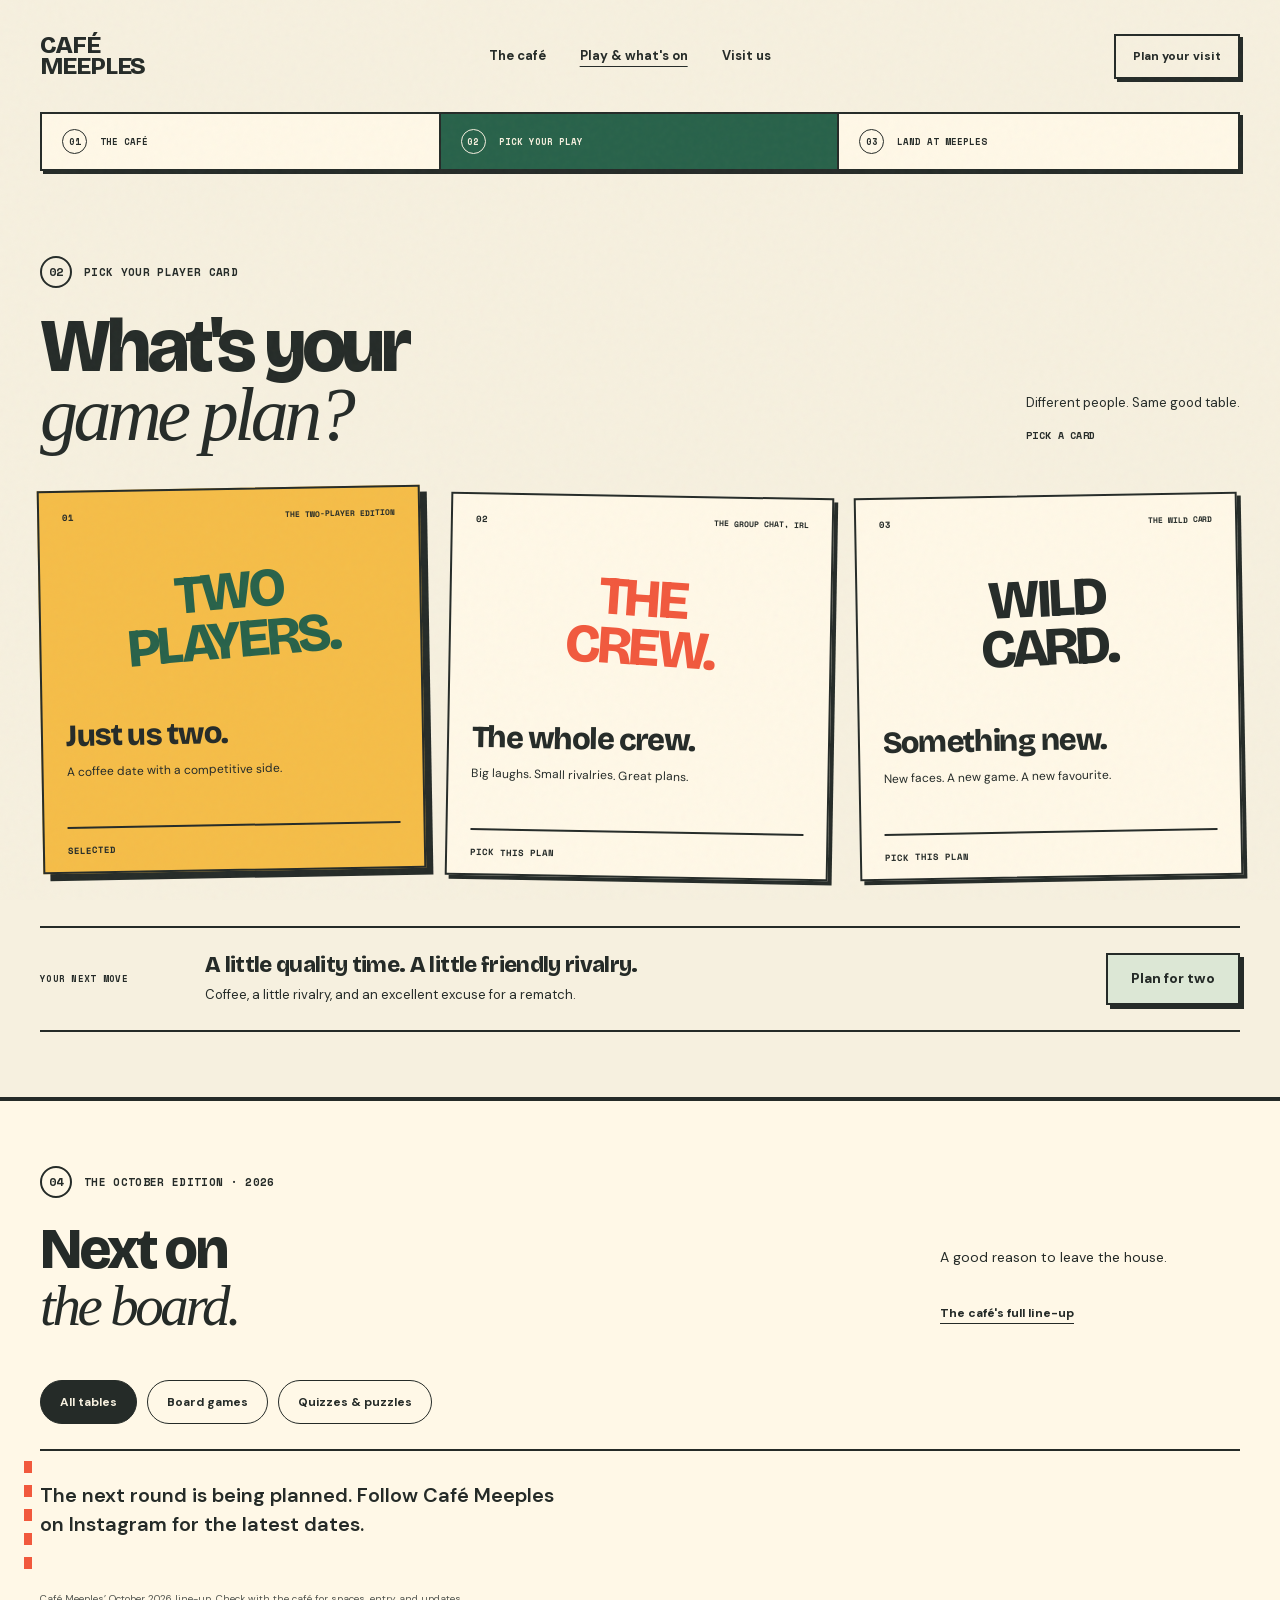
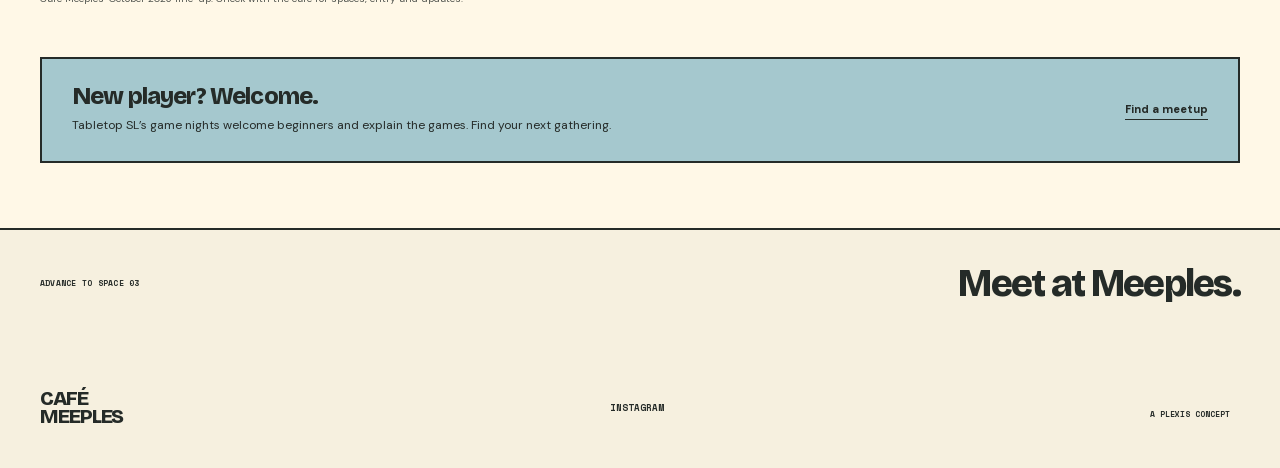
==== commit c96bf0e1: "Remove all decorative pictograms and character artwork across desktop and mobile" ====
--- a/play.html
+++ b/play.html
@@ -7,43 +7,33 @@
 <meta content="#f6f0df" name="theme-color"/>
 <title>Play &amp; What's On — Café Meeples, Colombo</title>
 <meta content="Come for the coffee. Stay for the games. Discover Café Meeples, a board-game café in Borella, Colombo 08. Plan a visit, find a meetup, and make your next move." name="description"/>
-<link href="./assets/favicon.svg" rel="icon" type="image/svg+xml"/>
+<link href="./assets/favicon-type.svg?v=type-only-4" rel="icon" type="image/svg+xml"/>
 <link as="font" crossorigin="" href="./assets/bricolage-grotesque-latin-800.woff2" rel="preload" type="font/woff2"/>
-<link href="./assets/fonts.css" rel="stylesheet"/>
-<link href="./style.css" rel="stylesheet"/>
-<script defer="" src="./app.js"></script>
+<link href="./assets/fonts.css?v=type-only-4" rel="stylesheet"/>
+<link href="./style.css?v=type-only-4" rel="stylesheet"/>
+<script defer="" src="./app.js?v=type-only-4"></script>
 </head>
 <body class="play-page">
 <a class="skip-link" href="#main">Skip to the café</a>
-<svg aria-hidden="true" class="symbols" xmlns="http://www.w3.org/2000/svg">
-<symbol id="i-meeple" viewbox="0 0 80 84"><path d="M28 24a15 15 0 1 1 24 0l20 13-9 16-12-7 12 31H44l-4-15-4 15H17l12-31-12 7-9-16Z" fill="currentColor" stroke="var(--ink)" stroke-linejoin="round" stroke-width="3"></path></symbol>
-<symbol id="i-cup" viewbox="0 0 100 100"><path d="M20 32h56v28a28 28 0 0 1-56 0Z" fill="var(--cream)" stroke="currentColor" stroke-width="4"></path><path d="M77 38h4a13 13 0 0 1 0 26h-7M14 88h69M34 23c-10-11 9-12 1-23M57 23c-10-11 9-12 1-23" fill="none" stroke="currentColor" stroke-linecap="round" stroke-width="4"></path><path d="M30 45h31" stroke="currentColor" stroke-width="3"></path></symbol>
-<symbol id="i-dice" viewbox="0 0 100 100"><rect fill="var(--cream)" height="74" rx="13" stroke="currentColor" stroke-width="4" width="74" x="13" y="13"></rect><g fill="currentColor"><circle cx="31" cy="31" r="6"></circle><circle cx="69" cy="31" r="6"></circle><circle cx="50" cy="50" r="6"></circle><circle cx="31" cy="69" r="6"></circle><circle cx="69" cy="69" r="6"></circle></g></symbol>
-<symbol id="i-cards" viewbox="0 0 100 100"><rect fill="var(--coral)" height="76" rx="4" stroke="currentColor" stroke-width="3" transform="rotate(-18 49 54)" width="56" x="21" y="16"></rect><rect fill="var(--cream)" height="76" rx="4" stroke="currentColor" stroke-width="3" transform="rotate(9 56 48)" width="56" x="28" y="10"></rect><path d="m57 27 13 21-13 21-13-21Z" fill="var(--green)" stroke="currentColor" stroke-width="2"></path></symbol>
-<symbol id="i-star" viewbox="0 0 100 100"><path d="m50 5 9 29 27-15-15 27 25 10-29 7 10 27-25-17-17 24-2-29L5 65l23-18L11 23l29 8Z" fill="currentColor" stroke="var(--ink)" stroke-width="2"></path></symbol>
-<symbol id="i-arrow" viewbox="0 0 80 80"><path d="M13 40h51M44 19l21 21-21 21" fill="none" stroke="currentColor" stroke-linecap="round" stroke-linejoin="round" stroke-width="7"></path></symbol>
-<symbol id="i-pawn" viewbox="0 0 100 100"><path d="M39 38a17 17 0 1 1 22 0l-2 10 12 29H29l12-29Zm-8 40h38l7 13H24Z" fill="currentColor" stroke="var(--ink)" stroke-width="3"></path></symbol>
-<symbol id="i-puzzle" viewbox="0 0 100 100"><path d="M15 15h27c-9 18 24 18 15 0h28v28c-18-9-18 24 0 15v27H57c9-18-24-18-15 0H15V58c18 9 18-24 0-15Z" fill="currentColor" stroke="var(--ink)" stroke-linejoin="round" stroke-width="3"></path></symbol>
-<symbol id="i-refresh" viewbox="0 0 80 80"><path d="M63 28A27 27 0 1 0 66 49M63 11v18H45" fill="none" stroke="currentColor" stroke-linecap="round" stroke-linejoin="round" stroke-width="5"></path></symbol><symbol id="i-close" viewbox="0 0 80 80"><path d="m20 20 40 40M60 20 20 60" fill="none" stroke="currentColor" stroke-linecap="round" stroke-width="5"></path></symbol><symbol id="i-copy" viewbox="0 0 80 80"><path d="M25 18H12v50h43V55" fill="none" stroke="currentColor" stroke-width="4"></path><rect fill="none" height="47" stroke="currentColor" stroke-width="4" width="43" x="27" y="8"></rect></symbol><symbol id="i-dot" viewbox="0 0 80 80"><circle cx="40" cy="40" fill="currentColor" r="15"></circle></symbol></svg>
 <header class="site-header">
-<a aria-label="Café Meeples, back to start" class="brand" href="./index.html"><svg aria-hidden="true"><use href="#i-meeple"></use></svg><span>CAFÉ<br/>MEEPLES</span></a>
-<nav aria-label="Main navigation" class="desktop-nav"><a href="index.html">The café</a><a aria-current="page" href="play.html">Play &amp; what's on</a><a href="visit.html">Visit us</a></nav>
-<a class="button small header-visit" href="./visit.html">Plan your visit <span aria-hidden="true"><svg aria-hidden="true" class="ui-icon arrow-ne"><use href="#i-arrow"></use></svg></span></a>
-<button aria-controls="mobile-nav" aria-expanded="false" aria-label="Open navigation" class="menu-toggle"><span></span><span></span></button>
-<nav aria-label="Mobile navigation" class="mobile-nav" hidden="" id="mobile-nav"><a href="index.html">01 — The café</a><a href="play.html">02 — Play &amp; what's on</a><a href="visit.html">03 — Visit us</a></nav>
-</header><main id="main"><nav aria-label="Your route" class="page-route wrap"><a href="./index.html"><span>01</span><strong>THE CAFÉ</strong><b aria-hidden="true"><svg aria-hidden="true" class="ui-icon arrow-ne"><use href="#i-arrow"></use></svg></b></a><a aria-current="page" href="./play.html"><span>02</span><strong>PICK YOUR PLAY</strong><b aria-hidden="true"><svg aria-hidden="true" class="ui-icon"><use href="#i-dot"></use></svg></b></a><a href="./visit.html"><span>03</span><strong>LAND AT MEEPLES</strong><b aria-hidden="true"><svg aria-hidden="true" class="ui-icon arrow-ne"><use href="#i-arrow"></use></svg></b></a></nav><section aria-labelledby="play-title" class="play-section section" id="play"><div class="wrap">
-<div class="section-heading"><div><div class="section-label"><span class="number">02</span> PICK YOUR PLAYER CARD</div><h1 id="play-title">What's your<br/><span class="serif">game plan?</span></h1></div><p>Different people. Same good table.<br/><span class="mono">PICK A CARD <svg aria-hidden="true" class="ui-icon arrow-down"><use href="#i-arrow"></use></svg></span></p></div>
+<a aria-label="Café Meeples, back to start" class="brand" href="./index.html?v=type-only-4"><span>CAFÉ<br/>MEEPLES</span></a>
+<nav aria-label="Main navigation" class="desktop-nav"><a href="index.html?v=type-only-4">The café</a><a aria-current="page" href="play.html?v=type-only-4">Play &amp; what's on</a><a href="visit.html?v=type-only-4">Visit us</a></nav>
+<a class="button small header-visit" href="./visit.html?v=type-only-4">Plan your visit </a>
+<button aria-controls="mobile-nav" aria-expanded="false" aria-label="Open navigation" class="menu-toggle">Menu</button>
+<nav aria-label="Mobile navigation" class="mobile-nav" hidden="" id="mobile-nav"><a href="index.html?v=type-only-4">01 — The café</a><a href="play.html?v=type-only-4">02 — Play &amp; what's on</a><a href="visit.html?v=type-only-4">03 — Visit us</a></nav>
+</header><main id="main"><nav aria-label="Your route" class="page-route wrap"><a href="./index.html?v=type-only-4"><span>01</span><strong>THE CAFÉ</strong></a><a aria-current="page" href="./play.html?v=type-only-4"><span>02</span><strong>PICK YOUR PLAY</strong></a><a href="./visit.html?v=type-only-4"><span>03</span><strong>LAND AT MEEPLES</strong></a></nav><section aria-labelledby="play-title" class="play-section section" id="play"><div class="wrap">
+<div class="section-heading"><div><div class="section-label"><span class="number">02</span> PICK YOUR PLAYER CARD</div><h1 id="play-title">What's your<br/><span class="serif">game plan?</span></h1></div><p>Different people. Same good table.<br/><span class="mono">PICK A CARD </span></p></div>
 <div aria-label="Choose your kind of visit" class="plan-cards" role="group">
-<button aria-pressed="true" class="plan-card active" data-plan="two"><span class="card-top">01 <span>THE TWO-PLAYER EDITION</span> <svg aria-hidden="true" class="ui-icon arrow-ne"><use href="#i-arrow"></use></svg></span><span aria-hidden="true" class="card-art two-art"><svg class="meeple-one"><use href="#i-meeple"></use></svg><svg class="meeple-two"><use href="#i-meeple"></use></svg><span>+</span></span><span class="card-title">Just us two.</span><span class="card-description">A coffee date with a competitive side.</span><span class="card-select">PICK THIS PLAN <span><svg aria-hidden="true" class="ui-icon arrow-ne"><use href="#i-arrow"></use></svg></span></span></button>
-<button aria-pressed="false" class="plan-card" data-plan="crew"><span class="card-top">02 <span>THE GROUP CHAT, IRL</span> <svg aria-hidden="true" class="ui-icon arrow-ne"><use href="#i-arrow"></use></svg></span><span aria-hidden="true" class="card-art crew-art"><svg><use href="#i-cards"></use></svg><span class="scribble">GOOD<br/>HAND!</span><svg><use href="#i-dice"></use></svg></span><span class="card-title">The whole crew.</span><span class="card-description">Big laughs. Small rivalries. Great plans.</span><span class="card-select">PICK THIS PLAN <span><svg aria-hidden="true" class="ui-icon arrow-ne"><use href="#i-arrow"></use></svg></span></span></button>
-<button aria-pressed="false" class="plan-card" data-plan="new"><span class="card-top">03 <span>THE WILD CARD</span> <svg aria-hidden="true" class="ui-icon arrow-ne"><use href="#i-arrow"></use></svg></span><span aria-hidden="true" class="card-art new-art"><svg><use href="#i-star"></use></svg><b>?</b></span><span class="card-title">Something new.</span><span class="card-description">New faces. A new game. A new favourite.</span><span class="card-select">PICK THIS PLAN <span><svg aria-hidden="true" class="ui-icon arrow-ne"><use href="#i-arrow"></use></svg></span></span></button>
+<button aria-pressed="true" class="plan-card active" data-plan="two"><span class="card-top">01 <span>THE TWO-PLAYER EDITION</span> </span><span aria-hidden="true" class="card-typography">TWO<br/>PLAYERS.</span><span class="card-title">Just us two.</span><span class="card-description">A coffee date with a competitive side.</span><span class="card-select">PICK THIS PLAN </span></button>
+<button aria-pressed="false" class="plan-card" data-plan="crew"><span class="card-top">02 <span>THE GROUP CHAT, IRL</span> </span><span aria-hidden="true" class="card-typography">THE<br/>CREW.</span><span class="card-title">The whole crew.</span><span class="card-description">Big laughs. Small rivalries. Great plans.</span><span class="card-select">PICK THIS PLAN </span></button>
+<button aria-pressed="false" class="plan-card" data-plan="new"><span class="card-top">03 <span>THE WILD CARD</span> </span><span aria-hidden="true" class="card-typography">WILD<br/>CARD.</span><span class="card-title">Something new.</span><span class="card-description">New faces. A new game. A new favourite.</span><span class="card-select">PICK THIS PLAN </span></button>
 </div>
-<div aria-atomic="true" aria-live="polite" class="chosen-plan"><span class="mono">YOUR NEXT MOVE</span><div><h3 id="plan-title">A little quality time. A little friendly rivalry.</h3><p id="plan-copy">A coffee date. A little rivalry. An excellent excuse for a rematch.</p></div><a class="button" href="./visit.html?party=two" id="plan-link">Plan for two <span aria-hidden="true"><svg aria-hidden="true" class="ui-icon arrow-ne"><use href="#i-arrow"></use></svg></span></a></div>
+<div aria-atomic="true" aria-live="polite" class="chosen-plan"><span class="mono">YOUR NEXT MOVE</span><div><h3 id="plan-title">A little quality time. A little friendly rivalry.</h3><p id="plan-copy">A coffee date. A little rivalry. An excellent excuse for a rematch.</p></div><a class="button" href="./visit.html?party=two&amp;v=type-only-4" id="plan-link">Plan for two </a></div>
 </div></section><section aria-labelledby="events-title" class="events-section section" id="events"><div class="wrap">
-<div class="section-heading"><div><div class="section-label"><span class="number"><svg aria-hidden="true" class="ui-icon"><use href="#i-star"></use></svg></span> THE OCTOBER EDITION · 2026</div><h2 id="events-title">Next on<br/><span class="serif">the board.</span></h2></div><div class="events-intro"><p>A good reason to leave the house.</p><a class="text-link" href="https://www.instagram.com/cafe_meeples/p/Dd7O908E3kX/" rel="noopener noreferrer" target="_blank">The café's full line-up <span aria-hidden="true"><svg aria-hidden="true" class="ui-icon arrow-ne"><use href="#i-arrow"></use></svg></span></a></div></div>
+<div class="section-heading"><div><div class="section-label"><span class="number">04</span> THE OCTOBER EDITION · 2026</div><h2 id="events-title">Next on<br/><span class="serif">the board.</span></h2></div><div class="events-intro"><p>A good reason to leave the house.</p><a class="text-link" href="https://www.instagram.com/cafe_meeples/p/Dd7O908E3kX/" rel="noopener noreferrer" target="_blank">The café's full line-up </a></div></div>
 <div aria-label="Filter the event calendar" class="event-filters" role="group"><button aria-pressed="true" data-filter="all">All tables</button><button aria-pressed="false" data-filter="games">Board games</button><button aria-pressed="false" data-filter="puzzles">Quizzes &amp; puzzles</button></div>
 <div class="event-list" id="event-list"></div>
 <p class="event-note">Café Meeples’ October 2026 line-up. Check with the café for spaces, entry and updates.</p>
-<div class="new-player"><svg aria-hidden="true"><use href="#i-meeple"></use></svg><div><h3>New player? Welcome.</h3><p>Tabletop SL’s game nights welcome beginners and explain the games. Find your next gathering.</p></div><a class="text-link" href="https://www.tabletopsl.com/events" rel="noopener noreferrer" target="_blank">Find a meetup <span aria-hidden="true"><svg aria-hidden="true" class="ui-icon arrow-ne"><use href="#i-arrow"></use></svg></span></a></div>
-</div></section><a class="next-page wrap" href="./visit.html"><span class="mono">ADVANCE TO SPACE 03</span><strong>Meet at Meeples.</strong><svg aria-hidden="true"><use href="#i-arrow"></use></svg></a></main><footer class="site-footer wrap"><a class="brand" href="./index.html"><svg aria-hidden="true"><use href="#i-meeple"></use></svg><span>CAFÉ<br/>MEEPLES</span></a><a href="https://www.instagram.com/cafe_meeples/" rel="noopener noreferrer" target="_blank">INSTAGRAM <svg aria-hidden="true" class="ui-icon arrow-ne"><use href="#i-arrow"></use></svg></a><span class="footer-credit">A PLEXIS CONCEPT <span><svg aria-hidden="true" class="ui-icon"><use href="#i-star"></use></svg></span></span></footer><dialog aria-labelledby="roll-title" class="game-dialog" id="roll-dialog"><button aria-label="Close your next move" class="dialog-close"><svg aria-hidden="true" class="ui-icon"><use href="#i-close"></use></svg></button><span class="eyebrow">CHANCE CARD <span id="roll-number">01</span> / 06</span><div aria-hidden="true" class="dialog-die"><svg><use href="#i-dice"></use></svg></div><h2 id="roll-title">Your next move.</h2><p id="roll-copy"></p><a class="button primary full" href="./play.html" id="roll-link">Choose your play <svg aria-hidden="true" class="ui-icon arrow-ne"><use href="#i-arrow"></use></svg></a><button class="text-link roll-again">Take another chance <svg aria-hidden="true" class="ui-icon"><use href="#i-refresh"></use></svg></button></dialog><a class="mobile-visit" href="./visit.html"><svg aria-hidden="true"><use href="#i-meeple"></use></svg><span>YOUR NEXT MOVE?</span><strong>Plan a visit <svg aria-hidden="true" class="ui-icon arrow-ne"><use href="#i-arrow"></use></svg></strong></a></body>
+<div class="new-player"><div><h3>New player? Welcome.</h3><p>Tabletop SL’s game nights welcome beginners and explain the games. Find your next gathering.</p></div><a class="text-link" href="https://www.tabletopsl.com/events" rel="noopener noreferrer" target="_blank">Find a meetup </a></div>
+</div></section><a class="next-page wrap" href="./visit.html?v=type-only-4"><span class="mono">ADVANCE TO SPACE 03</span><strong>Meet at Meeples.</strong></a></main><footer class="site-footer wrap"><a class="brand" href="./index.html?v=type-only-4"><span>CAFÉ<br/>MEEPLES</span></a><a href="https://www.instagram.com/cafe_meeples/" rel="noopener noreferrer" target="_blank">INSTAGRAM </a><span class="footer-credit">A PLEXIS CONCEPT <span></span></span></footer><dialog aria-labelledby="roll-title" class="game-dialog" id="roll-dialog"><button aria-label="Close your next move" class="dialog-close">Close</button><span class="eyebrow">CHANCE CARD <span id="roll-number">01</span> / 06</span><div aria-hidden="true" class="chance-number" id="chance-number">01</div><h2 id="roll-title">Your next move.</h2><p id="roll-copy"></p><a class="button primary full" href="./play.html?v=type-only-4" id="roll-link">Choose your play </a><button class="text-link roll-again">Take another chance </button></dialog><a class="mobile-visit" href="./visit.html?v=type-only-4"><span>YOUR NEXT MOVE?</span><strong>Plan a visit </strong></a></body>
 </html>
--- a/style.css
+++ b/style.css
@@ -1,5 +1,5 @@
 :root{--cream:#f6f0df;--paper:#fff8e7;--ink:#252b28;--coral:#f1593d;--yellow:#f5bd48;--green:#28624a;--mint:#dce7d5;--blue:#a5c8ce;--line:2px solid var(--ink);--display:'Bricolage Grotesque',sans-serif;--body:'DM Sans',sans-serif;--mono:'Space Mono',monospace}
-*{box-sizing:border-box}html{scroll-behavior:smooth;scroll-padding-top:100px}body{margin:0;background:var(--cream);color:var(--ink);font-family:var(--body);font-size:16px;line-height:1.55;-webkit-font-smoothing:antialiased}body:before{content:"";position:fixed;inset:0;z-index:100;pointer-events:none;opacity:.045;background-image:url("data:image/svg+xml,%3Csvg viewBox='0 0 180 180' xmlns='http://www.w3.org/2000/svg'%3E%3Cfilter id='n'%3E%3CfeTurbulence type='fractalNoise' baseFrequency='.82' numOctaves='3' stitchTiles='stitch'/%3E%3C/filter%3E%3Cpath fill='%23000' filter='url(%23n)' opacity='.65' d='M0 0h180v180H0z'/%3E%3C/svg%3E")}a{color:inherit;text-decoration:none}button,input,select,textarea{font:inherit;color:inherit}button,a{-webkit-tap-highlight-color:transparent}button{cursor:pointer}button:disabled{cursor:wait}button:focus-visible,a:focus-visible,input:focus-visible,select:focus-visible,textarea:focus-visible{outline:3px solid var(--coral);outline-offset:5px}button{border-radius:0}img{max-width:100%;display:block}svg{display:inline-block;width:1em;height:1em;vertical-align:middle}.symbols{position:absolute;width:0;height:0;overflow:hidden}.wrap{width:min(1320px,calc(100% - 80px));margin-inline:auto}.section{padding-block:110px}.section-label,.eyebrow{font-family:var(--mono);font-size:11px;line-height:1.5;font-weight:700;letter-spacing:.03em;display:flex;align-items:center;gap:12px}.number{width:32px;height:32px;display:inline-grid;place-items:center;border:var(--line);border-radius:50%;font-size:12px;flex-shrink:0}.mono,.tiny{font-family:var(--mono);font-size:10px;font-weight:700;letter-spacing:.03em}.serif{font-family:Georgia,'Times New Roman',serif;font-style:italic;font-weight:400;letter-spacing:-.06em}.button{min-height:52px;display:inline-flex;align-items:center;justify-content:space-between;gap:28px;padding:13px 23px;border:var(--line);box-shadow:4px 4px 0 var(--ink);font-weight:800;font-size:14px;background:var(--cream);transition:transform .18s,box-shadow .18s}.button:hover{transform:translate(2px,2px);box-shadow:2px 2px 0 var(--ink)}.button.primary{background:var(--coral);color:var(--ink)}.button.small{min-height:45px;font-size:12px;padding:10px 17px;box-shadow:3px 3px 0 var(--ink)}.button.full{width:100%}.text-link{display:inline-flex;align-items:center;gap:24px;font-size:13px;font-weight:800;text-decoration:underline;text-underline-offset:6px;text-decoration-thickness:1px;min-height:44px}.text-link span{font-size:20px;text-decoration:none}.text-link:hover{color:var(--green)}h1,h2,h3,p{margin-top:0}h1,h2,h3{font-family:var(--display);font-weight:800;letter-spacing:-.055em;line-height:.98}h2{font-size:clamp(42px,4.5vw,66px);margin-bottom:26px}h3{font-size:24px}p{margin-bottom:22px;max-width:540px}.lead{font-size:20px;font-weight:600;line-height:1.45}.small-note{font-family:var(--mono);font-size:9px;letter-spacing:.02em;line-height:1.7;display:block;margin-top:22px}.centered{text-align:center}.skip-link{position:fixed;left:16px;top:-70px;z-index:150;background:var(--yellow);padding:12px;border:var(--line)}.skip-link:focus{top:12px}.site-header{width:min(1400px,calc(100% - 80px));height:112px;margin:auto;display:flex;align-items:center;justify-content:space-between;gap:25px;position:relative;z-index:10}.brand{display:inline-flex;align-items:center;gap:8px;line-height:.87;font-family:var(--display);font-weight:800;letter-spacing:-1.1px;font-size:24px;flex-shrink:0}.brand svg{width:48px;height:52px;color:var(--coral);transform:rotate(-9deg)}.brand-dot{font:10px var(--body);vertical-align:top;margin-left:2px}.desktop-nav{display:flex;gap:34px;font-size:13px;font-weight:700}.desktop-nav a{padding:13px 0}.desktop-nav a:hover{text-decoration:underline;text-underline-offset:5px}.menu-toggle,.mobile-nav{display:none}.board-caption,.hero-footnote{display:flex;justify-content:space-between;font:9px var(--mono);letter-spacing:.04em;gap:20px}.board-caption{padding:0 0 12px}.board-caption span:last-child{display:flex;gap:24px}.game-board{display:grid;grid-template-columns:90px minmax(0,1fr) 90px;grid-template-rows:96px minmax(0,1fr) 96px;border:3px solid var(--ink);background:var(--paper);box-shadow:7px 7px 0 var(--ink);position:relative}.board-top,.board-bottom{grid-column:1/-1;display:grid;grid-template-columns:1.2fr repeat(4,1fr) 1.2fr}.board-top{grid-row:1;border-bottom:var(--line)}.board-bottom{grid-row:3;border-top:var(--line)}.board-left{grid-column:1;grid-row:2;border-right:var(--line);display:grid;grid-template-rows:1fr 1.25fr 1fr}.board-right{grid-column:3;grid-row:2;border-left:var(--line);display:grid;grid-template-rows:1fr 1.25fr 1fr}.board-tile{display:flex;align-items:center;justify-content:center;position:relative;flex-direction:column;gap:3px;text-align:center;padding:10px 5px;font-family:var(--display);overflow:hidden;line-height:1.1;transition:background .2s}.board-tile:not(:last-child){border-right:var(--line)}.board-left .board-tile,.board-right .board-tile{border-right:0}.board-left .board-tile:not(:last-child),.board-right .board-tile:not(:last-child){border-bottom:var(--line)}.board-tile strong{font-size:20px;letter-spacing:-.04em}.board-tile .tiny{font-size:7px;line-height:1.4}.board-tile>span:not(.tiny):not(.vertical-type){font-family:var(--mono);font-size:8px}.board-tile svg{width:52px;height:52px;flex-shrink:0}.board-tile span.vertical-type{writing-mode:vertical-rl;transform:rotate(180deg);font-size:11px;font-weight:800;letter-spacing:.02em}.tile-start{background:var(--coral);align-items:flex-start;padding-left:20px;transform:none}.tile-start strong{text-align:left;font-size:25px}.tile-start strong span{position:absolute;right:20px;bottom:20px;font-size:40px}.tile-coffee,.tile-draw,.tile-cream{background:var(--cream)}.tile-social,.tile-yellow{background:var(--yellow)}.tile-dice,.tile-blue{background:var(--blue)}.tile-go,.tile-green{background:var(--green);color:var(--cream)}.tile-go svg{width:60px;height:50px}.tile-coral{background:var(--coral)}.board-bottom .board-tile strong{font-size:17px}.board-bottom .tile-small-coffee{flex-direction:row;gap:15px}.board-bottom .tile-small-coffee span{font:800 19px/1.05 var(--display)}.board-bottom .board-tile svg{width:43px;height:43px}.board-left .board-tile svg,.board-right .board-tile svg{width:54px;height:62px}.board-left .board-tile>span:not(.vertical-type),.board-right .board-tile>span:not(.vertical-type){font-size:7px}.board-center{grid-column:2;grid-row:2;padding:45px 42px 40px;display:grid;grid-template-columns:1.05fr 1fr;gap:10px;position:relative;background:radial-gradient(ellipse at 50% 50%,#fff8e7 30%,#f6eed8 100%)}.hero-copy .eyebrow{font-size:8px;gap:7px;white-space:nowrap}.mini-star{font-size:23px;line-height:1}.hero h1{font-size:clamp(54px,6.25vw,88px);line-height:.9;letter-spacing:-.065em;margin:18px 0 25px}.hero h1>span{color:var(--coral)}.hero-copy p{font-size:13px;line-height:1.6;margin-bottom:23px}.hero-copy .button{font-size:13px;min-height:50px;padding:11px 18px}.hero-explore{display:flex;width:fit-content;margin-top:13px;font-size:11px;gap:12px}.hero-art{display:flex;flex-direction:column;justify-content:center;position:relative;min-width:0}.hero-art>img{width:112%;max-width:none;margin-left:-5%;margin-top:55px;position:relative;z-index:1}.round-stamp{width:103px;height:103px;border:1.5px solid var(--ink);outline:1.5px solid var(--ink);outline-offset:4px;border-radius:50%;transform:rotate(12deg);display:flex;justify-content:center;align-items:center;flex-direction:column;text-align:center;font:8px/1.6 var(--mono);position:absolute;right:6px;top:3px;background:var(--yellow)}.round-stamp b{font-size:10px;display:block}.roll-control{margin-top:-18px;position:relative;z-index:2;align-self:center;transform:rotate(-4deg)}.roll-button{background:var(--paper);border:var(--line);display:flex;align-items:center;gap:14px;box-shadow:3px 3px 0 var(--ink);padding:8px 15px 8px 8px}.roll-button>svg{width:48px;height:48px}.roll-button>span{font:700 10px/1.4 var(--mono);text-align:left}.roll-button:hover{background:var(--yellow)}.handwritten{display:block;font:italic 15px Georgia,serif;text-align:center;margin-top:12px}.hero-footnote{padding:22px 0 35px;font-size:8px}.hero-footnote a{display:flex;gap:18px}.marquee{background:var(--coral);border-block:var(--line);overflow:hidden;margin-top:15px}.marquee>div{display:flex;gap:40px;align-items:center;white-space:nowrap;width:max-content;padding:12px 0;font-family:var(--display);font-weight:800;font-size:25px;letter-spacing:-.04em;animation:marquee 45s linear infinite}.marquee span{font-size:30px;line-height:1}@keyframes marquee{to{transform:translateX(-33.333%)}}.cafe-section{display:grid;grid-template-columns:1fr 1fr;align-items:center;gap:110px;padding-inline:55px}.cafe-photo{position:relative;transform:rotate(-3deg);background:var(--paper);padding:15px;border:var(--line);box-shadow:6px 6px 0 var(--ink);width:min(420px,100%);margin-inline:auto}.cafe-photo>img{width:100%;height:475px;object-fit:cover;object-position:center 55%;filter:saturate(.85)}.photo-tape{position:absolute;z-index:2;left:33%;top:-15px;width:125px;height:32px;transform:rotate(2deg);background:#c9bb8bcc;border:1px solid #ad9c6f66;clip-path:polygon(0 9%,100% 0,98% 18%,100% 34%,98% 57%,100% 75%,98% 97%,0 100%,2% 80%,0 60%,2% 36%)}.photo-caption{display:flex;justify-content:space-between;font:8px var(--mono);padding:17px 2px 5px}.photo-label{position:absolute;bottom:85px;right:-48px;transform:rotate(9deg);padding:17px;background:var(--yellow);border:var(--line);font:800 17px/.95 var(--display);box-shadow:3px 3px 0 var(--ink)}.cafe-copy h2{margin-top:24px}.cafe-copy>p{font-size:14px}.cafe-copy>p.lead{font-size:20px;max-width:350px}.how-to{padding:0;list-style:none;margin:28px 0 16px;border-top:1px solid #252b2860}.how-to li{display:flex;gap:20px;padding:15px 0;border-bottom:1px solid #252b2860}.how-to li>span{font:10px var(--mono);padding-top:3px}.how-to strong{font-weight:800;font-size:14px}.how-to p{font-size:12px;margin:3px 0 0;line-height:1.5}.play-section{background:var(--mint);border-block:var(--line)}.section-heading{display:flex;align-items:flex-end;justify-content:space-between;gap:50px;margin-bottom:45px}.section-heading h2{margin:24px 0 0}.section-heading>p{font-size:14px;margin:0 0 5px;line-height:1.65}.section-heading>p .mono{display:block;margin-top:15px}.plan-cards{display:grid;grid-template-columns:repeat(3,minmax(0,1fr));gap:25px}.plan-card{background:var(--cream);text-align:left;border:var(--line);padding:18px 23px 0;position:relative;box-shadow:4px 4px 0 var(--ink);transition:transform .2s,box-shadow .2s}.plan-card:nth-child(2){transform:rotate(1deg)}.plan-card:nth-child(3){transform:rotate(-1deg)}.plan-card:hover{transform:translateY(-7px) rotate(0deg)}.plan-card.active{box-shadow:7px 7px 0 var(--ink);background:var(--yellow);transform:translateY(-7px) rotate(-1deg)}.card-top{display:flex;align-items:center;justify-content:space-between;font:9px var(--mono);gap:10px;line-height:1.5}.card-top>span{font-size:8px}.card-art{height:190px;display:flex;align-items:center;justify-content:center;position:relative}.two-art svg{width:95px;height:107px;transform:rotate(-12deg);color:var(--green)}.two-art svg.meeple-two{color:var(--coral);transform:rotate(12deg);margin-left:0;margin-top:28px}.two-art>span{position:absolute;font:italic 55px Georgia;left:48%;top:25px}.crew-art svg:first-child{width:138px;height:138px;transform:rotate(-15deg);margin-right:20px}.crew-art svg:last-child{width:80px;height:80px;transform:rotate(10deg);margin-top:55px}.scribble{position:absolute;font:800 15px/.9 var(--display);transform:rotate(15deg);top:30px;right:20px}.new-art svg{width:170px;height:170px;color:var(--coral)}.new-art b{position:absolute;font:italic bold 110px Georgia;top:6px;left:calc(50% - 26px)}.card-title{display:block;font:800 clamp(25px,2.4vw,34px)/1 var(--display);letter-spacing:-.05em;margin:6px 0 12px}.card-description{font-size:12px;display:block;min-height:44px;line-height:1.5}.card-select{margin-top:20px;border-top:var(--line);padding:15px 0;display:flex;justify-content:space-between;align-items:center;font:9px var(--mono)}.card-select>span{font-size:22px}.plan-card.active .card-select:before{content:'';position:absolute;right:24px;bottom:20px;font:bold 20px var(--body)}.plan-card.active .card-select>span{visibility:hidden}.chosen-plan{border-block:var(--line);display:grid;grid-template-columns:135px 1fr auto;align-items:center;gap:30px;margin-top:48px;padding:25px 0}.chosen-plan>span{font-size:9px}.chosen-plan h3{font-size:22px;line-height:1.1;margin-bottom:8px;letter-spacing:-.03em}.chosen-plan p{font-size:13px;margin:0;max-width:580px}.chosen-plan .button{background:var(--mint);white-space:nowrap}.refuel-section{display:grid;grid-template-columns:1fr 1fr;gap:100px;align-items:center;padding-inline:55px}.refuel-section h2{margin-top:25px}.refuel-section p:not(.lead){font-size:14px}.coffee-print{aspect-ratio:1;position:relative;display:flex;align-items:center;justify-content:center;background:var(--yellow);border:var(--line);box-shadow:6px 6px 0 var(--ink);transform:rotate(2deg);overflow:hidden}.coffee-print:before{content:"";position:absolute;inset:13px;border:1px solid var(--ink)}.coffee-ring{position:absolute;width:68%;height:68%;border:1px solid var(--ink);border-radius:50%;box-shadow:0 0 0 10px var(--yellow),0 0 0 11px var(--ink)}.coffee-print>svg{width:57%;height:57%;transform:rotate(-11deg);position:relative}.coffee-print-top,.coffee-print-bottom{position:absolute;font:10px var(--mono);text-align:center;line-height:1.5;letter-spacing:.06em}.coffee-print-top{top:28px}.coffee-print-bottom{bottom:26px}.coffee-spark{position:absolute;font-size:65px;font-family:Georgia;line-height:1}.spark-one{top:65px;left:30px}.spark-two{right:25px;bottom:75px;font-size:45px}.events-section{background:var(--paper);border-block:var(--line)}.events-intro{width:300px}.events-intro p{font-size:14px}.events-intro .text-link{font-size:12px}.event-filters{display:flex;gap:10px;margin-bottom:25px;flex-wrap:wrap}.event-filters button{min-height:44px;padding:8px 19px;border:1px solid var(--ink);border-radius:24px;font-size:12px;font-weight:700;background:transparent}.event-filters button[aria-pressed=true]{background:var(--ink);color:var(--cream)}.event-filters button:hover{background:var(--yellow);color:var(--ink)}.event-list{border-top:var(--line)}.event-row{display:grid;grid-template-columns:100px 1fr 200px 45px;align-items:center;gap:24px;min-height:110px;border-bottom:var(--line);padding:18px 22px 18px 0;transition:background .2s}.event-row:hover{background:#f5bd4833}.event-date{display:flex;align-items:center;gap:12px;border-right:1px solid var(--ink)}.event-date strong{font:800 49px/.9 var(--display);letter-spacing:-.07em}.event-date span{font:9px/1.5 var(--mono)}.event-info h3{font-size:25px;margin:0 0 8px;letter-spacing:-.04em}.event-info p{font-size:11px;margin:0}.event-time{font:10px/1.6 var(--mono)}.event-arrow{width:43px;height:43px;border:var(--line);border-radius:50%;font-size:25px;text-align:center;line-height:38px;background:var(--yellow)}.event-note{font-size:10px;margin:18px 0 0;max-width:100%;opacity:.8}.new-player{display:grid;grid-template-columns:65px 1fr auto;gap:25px;align-items:center;background:var(--blue);border:var(--line);padding:26px 30px;margin-top:50px}.new-player>svg{width:60px;height:67px;color:var(--coral)}.new-player h3{font-size:24px;margin-bottom:8px;letter-spacing:-.035em}.new-player p{font-size:12px;max-width:670px;margin:0}.new-player .text-link{white-space:nowrap;font-size:11px}.visit-section{display:grid;grid-template-columns:1fr 1fr;gap:90px;position:relative;padding-inline:55px;align-items:start}.visit-heading h2{font-size:clamp(64px,7vw,100px);margin-top:30px}.visit-heading>p{font-size:17px;margin-top:25px}.visit-card{background:var(--cream);border:var(--line);box-shadow:7px 7px 0 var(--ink);transform:rotate(2deg);max-width:480px;position:relative}.visit-card-top{height:75px;background:var(--green);color:var(--cream);border-bottom:var(--line);display:flex;align-items:center;justify-content:space-between;padding:20px 28px;font:800 26px/1 var(--display);letter-spacing:-.05em}.visit-card-top svg{width:38px;height:45px;color:var(--yellow)}.visit-card-body{padding:30px}.visit-card-body>.mono{font-size:9px}.visit-card h3{font-size:44px;line-height:1;margin:20px 0}.visit-card address{font-size:13px;font-style:normal;margin-bottom:12px}.hours{border-top:var(--line);margin-top:25px;padding-top:10px}.hours>div{display:flex;justify-content:space-between;gap:15px;font-size:12px;padding:10px 0;border-bottom:1px solid #252b2840}.hours strong{font-size:12px;white-space:nowrap}.hours-note{font:10px/1.5 var(--body);margin-top:15px;margin-bottom:24px}.visit-card .button{font-size:12px}.visit-decoration{position:absolute;left:100px;bottom:135px;display:flex;align-items:center;gap:20px;transform:rotate(-12deg)}.visit-decoration svg:first-child{width:105px;height:105px}.visit-decoration span{font:800 21px/.95 var(--display);letter-spacing:-.05em}.visit-decoration svg:last-child{width:75px;height:75px;transform:rotate(-20deg);margin-top:35px}.closing{background:var(--coral);border-block:var(--line);padding:70px 0 85px;text-align:center;overflow:hidden}.closing h2{font-size:clamp(65px,9.7vw,140px);line-height:.85;max-width:1000px;margin:35px auto 40px;position:relative}.closing h2 .serif{letter-spacing:-.07em}.closing h2 svg{height:1.1em;width:.85em;color:var(--cream);position:absolute;top:.1em;right:-.05em;transform:rotate(15deg)}.closing .button{margin:auto}.site-footer{display:flex;align-items:center;justify-content:space-between;gap:25px;min-height:150px;flex-wrap:wrap}.site-footer .brand{font-size:20px}.site-footer .brand svg{width:38px;height:44px}.site-footer p{font-size:11px;margin:0}.site-footer>a:not(.brand){font:9px var(--mono)}.footer-credit{font:8px var(--mono)}.footer-credit span{font-size:25px;margin-left:10px}.mobile-visit{display:none}.game-dialog{padding:35px;width:min(460px,calc(100% - 36px));max-height:calc(100dvh - 40px);border:3px solid var(--ink);box-shadow:8px 8px 0 var(--ink);background:var(--cream);color:var(--ink);overflow-y:auto;overscroll-behavior:contain}.game-dialog::backdrop{background:#252b28b5;backdrop-filter:blur(3px)}.dialog-close{position:absolute;right:10px;top:10px;font-size:28px;line-height:1;min-width:44px;min-height:44px;background:transparent;border:0}.game-dialog>.eyebrow{font-size:9px;margin-bottom:20px;padding-right:25px}.game-dialog h2{font-size:43px;margin-top:20px;margin-bottom:20px}.game-dialog p{font-size:14px}.dialog-die{display:flex;align-items:center;justify-content:center;background:var(--yellow);height:140px;border:var(--line);margin:20px 0}.dialog-die svg{width:95px;height:95px;transform:rotate(-12deg)}.game-dialog .roll-again{display:flex;margin:20px auto 0;border:0;background:transparent;font-size:12px}.game-dialog .button{font-size:12px;gap:15px}.planner-dialog label{display:block;font-weight:700;font-size:12px;margin:18px 0 7px}.planner-dialog select,.planner-dialog input,.planner-dialog textarea{width:100%;border:1px solid var(--ink);background:var(--paper);min-height:48px;padding:10px;font-size:14px;border-radius:0}.planner-dialog input{appearance:none;-webkit-appearance:none}.planner-dialog textarea{resize:vertical;font-size:13px;line-height:1.6}.planner-dialog form>.button{margin-top:25px}.planner-note{font-size:10px!important;margin:25px 0 0;border-top:1px solid #252b2860;padding-top:15px}.planner-dialog #enquiry-result .button{margin-top:16px}.planner-dialog #copy-status{font-family:var(--body);font-size:11px}.no-script{text-align:center;padding:25px}.is-rolling{animation:roll .35s ease}@keyframes roll{50%{transform:rotate(22deg) scale(.9)}}[hidden]{display:none!important}
+*{box-sizing:border-box}html{scroll-behavior:smooth;scroll-padding-top:100px}body{margin:0;background:var(--cream);color:var(--ink);font-family:var(--body);font-size:16px;line-height:1.55;-webkit-font-smoothing:antialiased}body:before{content:"";position:fixed;inset:0;z-index:100;pointer-events:none;opacity:.045;background-image:url("data:image/svg+xml,%3Csvg viewBox='0 0 180 180' xmlns='http://www.w3.org/2000/svg'%3E%3Cfilter id='n'%3E%3CfeTurbulence type='fractalNoise' baseFrequency='.82' numOctaves='3' stitchTiles='stitch'/%3E%3C/filter%3E%3Cpath fill='%23000' filter='url(%23n)' opacity='.65' d='M0 0h180v180H0z'/%3E%3C/svg%3E")}a{color:inherit;text-decoration:none}button,input,select,textarea{font:inherit;color:inherit}button,a{-webkit-tap-highlight-color:transparent}button{cursor:pointer}button:disabled{cursor:wait}button:focus-visible,a:focus-visible,input:focus-visible,select:focus-visible,textarea:focus-visible{outline:3px solid var(--coral);outline-offset:5px}button{border-radius:0}img{max-width:100%;display:block}svg{display:inline-block;width:1em;height:1em;vertical-align:middle}.symbols{position:absolute;width:0;height:0;overflow:hidden}.wrap{width:min(1320px,calc(100% - 80px));margin-inline:auto}.section{padding-block:110px}.section-label,.eyebrow{font-family:var(--mono);font-size:11px;line-height:1.5;font-weight:700;letter-spacing:.03em;display:flex;align-items:center;gap:12px}.number{width:32px;height:32px;display:inline-grid;place-items:center;border:var(--line);border-radius:50%;font-size:12px;flex-shrink:0}.mono,.tiny{font-family:var(--mono);font-size:10px;font-weight:700;letter-spacing:.03em}.serif{font-family:Georgia,'Times New Roman',serif;font-style:italic;font-weight:400;letter-spacing:-.06em}.button{min-height:52px;display:inline-flex;align-items:center;justify-content:space-between;gap:28px;padding:13px 23px;border:var(--line);box-shadow:4px 4px 0 var(--ink);font-weight:800;font-size:14px;background:var(--cream);transition:transform .18s,box-shadow .18s}.button:hover{transform:translate(2px,2px);box-shadow:2px 2px 0 var(--ink)}.button.primary{background:var(--coral);color:var(--ink)}.button.small{min-height:45px;font-size:12px;padding:10px 17px;box-shadow:3px 3px 0 var(--ink)}.button.full{width:100%}.text-link{display:inline-flex;align-items:center;gap:24px;font-size:13px;font-weight:800;text-decoration:underline;text-underline-offset:6px;text-decoration-thickness:1px;min-height:44px}.text-link span{font-size:20px;text-decoration:none}.text-link:hover{color:var(--green)}h1,h2,h3,p{margin-top:0}h1,h2,h3{font-family:var(--display);font-weight:800;letter-spacing:-.055em;line-height:.98}h2{font-size:clamp(42px,4.5vw,66px);margin-bottom:26px}h3{font-size:24px}p{margin-bottom:22px;max-width:540px}.lead{font-size:20px;font-weight:600;line-height:1.45}.small-note{font-family:var(--mono);font-size:9px;letter-spacing:.02em;line-height:1.7;display:block;margin-top:22px}.centered{text-align:center}.skip-link{position:fixed;left:16px;top:-70px;z-index:150;background:var(--yellow);padding:12px;border:var(--line)}.skip-link:focus{top:12px}.site-header{width:min(1400px,calc(100% - 80px));height:112px;margin:auto;display:flex;align-items:center;justify-content:space-between;gap:25px;position:relative;z-index:10}.brand{display:inline-flex;align-items:center;gap:8px;line-height:.87;font-family:var(--display);font-weight:800;letter-spacing:-1.1px;font-size:24px;flex-shrink:0}.brand svg{width:48px;height:52px;color:var(--coral);transform:rotate(-9deg)}.brand-dot{font:10px var(--body);vertical-align:top;margin-left:2px}.desktop-nav{display:flex;gap:34px;font-size:13px;font-weight:700}.desktop-nav a{padding:13px 0}.desktop-nav a:hover{text-decoration:underline;text-underline-offset:5px}.menu-toggle,.mobile-nav{display:none}.board-caption,.hero-footnote{display:flex;justify-content:space-between;font:9px var(--mono);letter-spacing:.04em;gap:20px}.board-caption{padding:0 0 12px}.board-caption span:last-child{display:flex;gap:24px}.game-board{display:grid;grid-template-columns:90px minmax(0,1fr) 90px;grid-template-rows:96px minmax(0,1fr) 96px;border:3px solid var(--ink);background:var(--paper);box-shadow:7px 7px 0 var(--ink);position:relative}.board-top,.board-bottom{grid-column:1/-1;display:grid;grid-template-columns:1.2fr repeat(4,1fr) 1.2fr}.board-top{grid-row:1;border-bottom:var(--line)}.board-bottom{grid-row:3;border-top:var(--line)}.board-left{grid-column:1;grid-row:2;border-right:var(--line);display:grid;grid-template-rows:1fr 1.25fr 1fr}.board-right{grid-column:3;grid-row:2;border-left:var(--line);display:grid;grid-template-rows:1fr 1.25fr 1fr}.board-tile{display:flex;align-items:center;justify-content:center;position:relative;flex-direction:column;gap:3px;text-align:center;padding:10px 5px;font-family:var(--display);overflow:hidden;line-height:1.1;transition:background .2s}.board-tile:not(:last-child){border-right:var(--line)}.board-left .board-tile,.board-right .board-tile{border-right:0}.board-left .board-tile:not(:last-child),.board-right .board-tile:not(:last-child){border-bottom:var(--line)}.board-tile strong{font-size:20px;letter-spacing:-.04em}.board-tile .tiny{font-size:7px;line-height:1.4}.board-tile>span:not(.tiny):not(.vertical-type){font-family:var(--mono);font-size:8px}.board-tile svg{width:52px;height:52px;flex-shrink:0}.board-tile span.vertical-type{writing-mode:vertical-rl;transform:rotate(180deg);font-size:11px;font-weight:800;letter-spacing:.02em}.tile-start{background:var(--coral);align-items:flex-start;padding-left:20px;transform:none}.tile-start strong{text-align:left;font-size:25px}.tile-start strong span{position:absolute;right:20px;bottom:20px;font-size:40px}.tile-coffee,.tile-draw,.tile-cream{background:var(--cream)}.tile-social,.tile-yellow{background:var(--yellow)}.tile-dice,.tile-blue{background:var(--blue)}.tile-go,.tile-green{background:var(--green);color:var(--cream)}.tile-go svg{width:60px;height:50px}.tile-coral{background:var(--coral)}.board-bottom .board-tile strong{font-size:17px}.board-bottom .tile-small-coffee{flex-direction:row;gap:15px}.board-bottom .tile-small-coffee span{font:800 19px/1.05 var(--display)}.board-bottom .board-tile svg{width:43px;height:43px}.board-left .board-tile svg,.board-right .board-tile svg{width:54px;height:62px}.board-left .board-tile>span:not(.vertical-type),.board-right .board-tile>span:not(.vertical-type){font-size:7px}.board-center{grid-column:2;grid-row:2;padding:45px 42px 40px;display:grid;grid-template-columns:1.05fr 1fr;gap:10px;position:relative;background:radial-gradient(ellipse at 50% 50%,#fff8e7 30%,#f6eed8 100%)}.hero-copy .eyebrow{font-size:8px;gap:7px;white-space:nowrap}.mini-star{font-size:23px;line-height:1}.hero h1{font-size:clamp(54px,6.25vw,88px);line-height:.9;letter-spacing:-.065em;margin:18px 0 25px}.hero h1>span{color:var(--coral)}.hero-copy p{font-size:13px;line-height:1.6;margin-bottom:23px}.hero-copy .button{font-size:13px;min-height:50px;padding:11px 18px}.hero-explore{display:flex;width:fit-content;margin-top:13px;font-size:11px;gap:12px}.hero-art{display:flex;flex-direction:column;justify-content:center;position:relative;min-width:0}.hero-art>img{width:112%;max-width:none;margin-left:-5%;margin-top:55px;position:relative;z-index:1}.round-stamp{width:103px;height:103px;border:1.5px solid var(--ink);outline:1.5px solid var(--ink);outline-offset:4px;border-radius:50%;transform:rotate(12deg);display:flex;justify-content:center;align-items:center;flex-direction:column;text-align:center;font:8px/1.6 var(--mono);position:absolute;right:6px;top:3px;background:var(--yellow)}.round-stamp b{font-size:10px;display:block}.roll-control{margin-top:-18px;position:relative;z-index:2;align-self:center;transform:rotate(-4deg)}.roll-button{background:var(--paper);border:var(--line);display:flex;align-items:center;gap:14px;box-shadow:3px 3px 0 var(--ink);padding:8px 15px 8px 8px}.roll-button>svg{width:48px;height:48px}.roll-button>span{font:700 10px/1.4 var(--mono);text-align:left}.roll-button:hover{background:var(--yellow)}.handwritten{display:block;font:italic 15px Georgia,serif;text-align:center;margin-top:12px}.hero-footnote{padding:22px 0 35px;font-size:8px}.hero-footnote a{display:flex;gap:18px}.marquee{background:var(--coral);border-block:var(--line);overflow:hidden;margin-top:15px}.marquee>div{display:flex;gap:40px;align-items:center;white-space:nowrap;width:max-content;padding:12px 0;font-family:var(--display);font-weight:800;font-size:25px;letter-spacing:-.04em;animation:marquee 45s linear infinite}.marquee span{font-size:30px;line-height:1}@keyframes marquee{to{transform:translateX(-33.333%)}}.cafe-section{display:grid;grid-template-columns:1fr 1fr;align-items:center;gap:110px;padding-inline:55px}.cafe-photo{position:relative;transform:rotate(-3deg);background:var(--paper);padding:15px;border:var(--line);box-shadow:6px 6px 0 var(--ink);width:min(420px,100%);margin-inline:auto}.cafe-photo>img{width:100%;height:475px;object-fit:cover;object-position:center 55%;filter:saturate(.85)}.photo-tape{position:absolute;z-index:2;left:33%;top:-15px;width:125px;height:32px;transform:rotate(2deg);background:#c9bb8bcc;border:1px solid #ad9c6f66;clip-path:polygon(0 9%,100% 0,98% 18%,100% 34%,98% 57%,100% 75%,98% 97%,0 100%,2% 80%,0 60%,2% 36%)}.photo-caption{display:flex;justify-content:space-between;font:8px var(--mono);padding:17px 2px 5px}.photo-label{position:absolute;bottom:85px;right:-48px;transform:rotate(9deg);padding:17px;background:var(--yellow);border:var(--line);font:800 17px/.95 var(--display);box-shadow:3px 3px 0 var(--ink)}.cafe-copy h2{margin-top:24px}.cafe-copy>p{font-size:14px}.cafe-copy>p.lead{font-size:20px;max-width:350px}.how-to{padding:0;list-style:none;margin:28px 0 16px;border-top:1px solid #252b2860}.how-to li{display:flex;gap:20px;padding:15px 0;border-bottom:1px solid #252b2860}.how-to li>span{font:10px var(--mono);padding-top:3px}.how-to strong{font-weight:800;font-size:14px}.how-to p{font-size:12px;margin:3px 0 0;line-height:1.5}.play-section{background:var(--mint);border-block:var(--line)}.section-heading{display:flex;align-items:flex-end;justify-content:space-between;gap:50px;margin-bottom:45px}.section-heading h2{margin:24px 0 0}.section-heading>p{font-size:14px;margin:0 0 5px;line-height:1.65}.section-heading>p .mono{display:block;margin-top:15px}.plan-cards{display:grid;grid-template-columns:repeat(3,minmax(0,1fr));gap:25px}.plan-card{background:var(--cream);text-align:left;border:var(--line);padding:18px 23px 0;position:relative;box-shadow:4px 4px 0 var(--ink);transition:transform .2s,box-shadow .2s}.plan-card:nth-child(2){transform:rotate(1deg)}.plan-card:nth-child(3){transform:rotate(-1deg)}.plan-card:hover{transform:translateY(-7px) rotate(0deg)}.plan-card.active{box-shadow:7px 7px 0 var(--ink);background:var(--yellow);transform:translateY(-7px) rotate(-1deg)}.card-top{display:flex;align-items:center;justify-content:space-between;font:9px var(--mono);gap:10px;line-height:1.5}.card-top>span{font-size:8px}.card-art{height:190px;display:flex;align-items:center;justify-content:center;position:relative}.two-art svg{width:95px;height:107px;transform:rotate(-12deg);color:var(--green)}.two-art svg.meeple-two{color:var(--coral);transform:rotate(12deg);margin-left:0;margin-top:28px}.two-art>span{position:absolute;font:italic 55px Georgia;left:48%;top:25px}.crew-art svg:first-child{width:138px;height:138px;transform:rotate(-15deg);margin-right:20px}.crew-art svg:last-child{width:80px;height:80px;transform:rotate(10deg);margin-top:55px}.scribble{position:absolute;font:800 15px/.9 var(--display);transform:rotate(15deg);top:30px;right:20px}.new-art svg{width:170px;height:170px;color:var(--coral)}.new-art b{position:absolute;font:italic bold 110px Georgia;top:6px;left:calc(50% - 26px)}.card-title{display:block;font:800 clamp(25px,2.4vw,34px)/1 var(--display);letter-spacing:-.05em;margin:6px 0 12px}.card-description{font-size:12px;display:block;min-height:44px;line-height:1.5}.card-select{margin-top:20px;border-top:var(--line);padding:15px 0;display:flex;justify-content:space-between;align-items:center;font:9px var(--mono)}.card-select>span{font-size:22px}.plan-card.active .card-select>span{visibility:hidden}.chosen-plan{border-block:var(--line);display:grid;grid-template-columns:135px 1fr auto;align-items:center;gap:30px;margin-top:48px;padding:25px 0}.chosen-plan>span{font-size:9px}.chosen-plan h3{font-size:22px;line-height:1.1;margin-bottom:8px;letter-spacing:-.03em}.chosen-plan p{font-size:13px;margin:0;max-width:580px}.chosen-plan .button{background:var(--mint);white-space:nowrap}.refuel-section{display:grid;grid-template-columns:1fr 1fr;gap:100px;align-items:center;padding-inline:55px}.refuel-section h2{margin-top:25px}.refuel-section p:not(.lead){font-size:14px}.coffee-print{aspect-ratio:1;position:relative;display:flex;align-items:center;justify-content:center;background:var(--yellow);border:var(--line);box-shadow:6px 6px 0 var(--ink);transform:rotate(2deg);overflow:hidden}.coffee-print:before{content:"";position:absolute;inset:13px;border:1px solid var(--ink)}.coffee-ring{position:absolute;width:68%;height:68%;border:1px solid var(--ink);border-radius:50%;box-shadow:0 0 0 10px var(--yellow),0 0 0 11px var(--ink)}.coffee-print>svg{width:57%;height:57%;transform:rotate(-11deg);position:relative}.coffee-print-top,.coffee-print-bottom{position:absolute;font:10px var(--mono);text-align:center;line-height:1.5;letter-spacing:.06em}.coffee-print-top{top:28px}.coffee-print-bottom{bottom:26px}.coffee-spark{position:absolute;font-size:65px;font-family:Georgia;line-height:1}.spark-one{top:65px;left:30px}.spark-two{right:25px;bottom:75px;font-size:45px}.events-section{background:var(--paper);border-block:var(--line)}.events-intro{width:300px}.events-intro p{font-size:14px}.events-intro .text-link{font-size:12px}.event-filters{display:flex;gap:10px;margin-bottom:25px;flex-wrap:wrap}.event-filters button{min-height:44px;padding:8px 19px;border:1px solid var(--ink);border-radius:24px;font-size:12px;font-weight:700;background:transparent}.event-filters button[aria-pressed=true]{background:var(--ink);color:var(--cream)}.event-filters button:hover{background:var(--yellow);color:var(--ink)}.event-list{border-top:var(--line)}.event-row{display:grid;grid-template-columns:100px 1fr 200px 45px;align-items:center;gap:24px;min-height:110px;border-bottom:var(--line);padding:18px 22px 18px 0;transition:background .2s}.event-row:hover{background:#f5bd4833}.event-date{display:flex;align-items:center;gap:12px;border-right:1px solid var(--ink)}.event-date strong{font:800 49px/.9 var(--display);letter-spacing:-.07em}.event-date span{font:9px/1.5 var(--mono)}.event-info h3{font-size:25px;margin:0 0 8px;letter-spacing:-.04em}.event-info p{font-size:11px;margin:0}.event-time{font:10px/1.6 var(--mono)}.event-arrow{width:43px;height:43px;border:var(--line);border-radius:50%;font-size:25px;text-align:center;line-height:38px;background:var(--yellow)}.event-note{font-size:10px;margin:18px 0 0;max-width:100%;opacity:.8}.new-player{display:grid;grid-template-columns:65px 1fr auto;gap:25px;align-items:center;background:var(--blue);border:var(--line);padding:26px 30px;margin-top:50px}.new-player>svg{width:60px;height:67px;color:var(--coral)}.new-player h3{font-size:24px;margin-bottom:8px;letter-spacing:-.035em}.new-player p{font-size:12px;max-width:670px;margin:0}.new-player .text-link{white-space:nowrap;font-size:11px}.visit-section{display:grid;grid-template-columns:1fr 1fr;gap:90px;position:relative;padding-inline:55px;align-items:start}.visit-heading h2{font-size:clamp(64px,7vw,100px);margin-top:30px}.visit-heading>p{font-size:17px;margin-top:25px}.visit-card{background:var(--cream);border:var(--line);box-shadow:7px 7px 0 var(--ink);transform:rotate(2deg);max-width:480px;position:relative}.visit-card-top{height:75px;background:var(--green);color:var(--cream);border-bottom:var(--line);display:flex;align-items:center;justify-content:space-between;padding:20px 28px;font:800 26px/1 var(--display);letter-spacing:-.05em}.visit-card-top svg{width:38px;height:45px;color:var(--yellow)}.visit-card-body{padding:30px}.visit-card-body>.mono{font-size:9px}.visit-card h3{font-size:44px;line-height:1;margin:20px 0}.visit-card address{font-size:13px;font-style:normal;margin-bottom:12px}.hours{border-top:var(--line);margin-top:25px;padding-top:10px}.hours>div{display:flex;justify-content:space-between;gap:15px;font-size:12px;padding:10px 0;border-bottom:1px solid #252b2840}.hours strong{font-size:12px;white-space:nowrap}.hours-note{font:10px/1.5 var(--body);margin-top:15px;margin-bottom:24px}.visit-card .button{font-size:12px}.visit-decoration{position:absolute;left:100px;bottom:135px;display:flex;align-items:center;gap:20px;transform:rotate(-12deg)}.visit-decoration svg:first-child{width:105px;height:105px}.visit-decoration span{font:800 21px/.95 var(--display);letter-spacing:-.05em}.visit-decoration svg:last-child{width:75px;height:75px;transform:rotate(-20deg);margin-top:35px}.closing{background:var(--coral);border-block:var(--line);padding:70px 0 85px;text-align:center;overflow:hidden}.closing h2{font-size:clamp(65px,9.7vw,140px);line-height:.85;max-width:1000px;margin:35px auto 40px;position:relative}.closing h2 .serif{letter-spacing:-.07em}.closing h2 svg{height:1.1em;width:.85em;color:var(--cream);position:absolute;top:.1em;right:-.05em;transform:rotate(15deg)}.closing .button{margin:auto}.site-footer{display:flex;align-items:center;justify-content:space-between;gap:25px;min-height:150px;flex-wrap:wrap}.site-footer .brand{font-size:20px}.site-footer .brand svg{width:38px;height:44px}.site-footer p{font-size:11px;margin:0}.site-footer>a:not(.brand){font:9px var(--mono)}.footer-credit{font:8px var(--mono)}.footer-credit span{font-size:25px;margin-left:10px}.mobile-visit{display:none}.game-dialog{padding:35px;width:min(460px,calc(100% - 36px));max-height:calc(100dvh - 40px);border:3px solid var(--ink);box-shadow:8px 8px 0 var(--ink);background:var(--cream);color:var(--ink);overflow-y:auto;overscroll-behavior:contain}.game-dialog::backdrop{background:#252b28b5;backdrop-filter:blur(3px)}.dialog-close{position:absolute;right:10px;top:10px;font-size:28px;line-height:1;min-width:44px;min-height:44px;background:transparent;border:0}.game-dialog>.eyebrow{font-size:9px;margin-bottom:20px;padding-right:25px}.game-dialog h2{font-size:43px;margin-top:20px;margin-bottom:20px}.game-dialog p{font-size:14px}.dialog-die{display:flex;align-items:center;justify-content:center;background:var(--yellow);height:140px;border:var(--line);margin:20px 0}.dialog-die svg{width:95px;height:95px;transform:rotate(-12deg)}.game-dialog .roll-again{display:flex;margin:20px auto 0;border:0;background:transparent;font-size:12px}.game-dialog .button{font-size:12px;gap:15px}.planner-dialog label{display:block;font-weight:700;font-size:12px;margin:18px 0 7px}.planner-dialog select,.planner-dialog input,.planner-dialog textarea{width:100%;border:1px solid var(--ink);background:var(--paper);min-height:48px;padding:10px;font-size:14px;border-radius:0}.planner-dialog input{appearance:none;-webkit-appearance:none}.planner-dialog textarea{resize:vertical;font-size:13px;line-height:1.6}.planner-dialog form>.button{margin-top:25px}.planner-note{font-size:10px!important;margin:25px 0 0;border-top:1px solid #252b2860;padding-top:15px}.planner-dialog #enquiry-result .button{margin-top:16px}.planner-dialog #copy-status{font-family:var(--body);font-size:11px}.no-script{text-align:center;padding:25px}.is-rolling{animation:roll .35s ease}@keyframes roll{50%{transform:rotate(22deg) scale(.9)}}[hidden]{display:none!important}
 @media(min-width:1600px){.hero h1{font-size:88px}.board-center{padding-block:48px}.hero-art>img{margin-top:40px}}
 @media(max-width:1150px){.wrap{width:calc(100% - 50px)}.site-header{width:calc(100% - 50px)}.game-board{grid-template-columns:70px minmax(0,1fr) 70px;grid-template-rows:85px minmax(0,1fr) 85px}.board-center{padding:32px 26px}.hero-copy .eyebrow{font-size:6.7px}.hero h1{font-size:6.8vw}.board-tile strong{font-size:16px}.board-tile svg{width:42px;height:42px}.board-tile .tiny{font-size:6px}.board-tile>span:not(.tiny):not(.vertical-type){font-size:6px}.board-bottom .board-tile strong{font-size:13px}.board-bottom .tile-small-coffee span{font-size:14px}.board-tile span.vertical-type{font-size:9px}.board-left .board-tile svg,.board-right .board-tile svg{width:45px;height:50px}.tile-start{padding-left:12px}.tile-start strong{font-size:21px}.tile-start strong span{right:10px;font-size:30px}.round-stamp{width:88px;height:88px;font-size:7px;top:0;right:0}.round-stamp b{font-size:8px}.hero-art>img{margin-top:45px}.roll-button>span{font-size:8px}.roll-button>svg{width:37px;height:37px}.cafe-section,.refuel-section{gap:65px;padding-inline:15px}.cafe-photo>img{height:440px}.cafe-section h2{font-size:50px}.plan-cards{gap:18px}.plan-card{padding:16px 18px 0}.card-art{height:170px}.card-description{font-size:11px}.chosen-plan{grid-template-columns:100px 1fr auto;gap:22px}.chosen-plan h3{font-size:20px}.chosen-plan .button{font-size:12px;padding:12px 15px;gap:15px}.visit-section{padding-inline:20px;gap:65px}.visit-decoration{left:45px;bottom:120px}.visit-decoration svg:first-child{width:80px;height:80px}.visit-decoration span{font-size:18px}.visit-decoration svg:last-child{width:60px;height:60px}.new-player{grid-template-columns:55px 1fr;gap:20px}.new-player .text-link{grid-column:2;min-height:30px}.site-footer{gap:20px}.site-footer p{display:none}.closing h2 svg{right:0}}
 @media(max-width:800px){html{scroll-padding-top:25px}.wrap{width:calc(100% - 36px)}.site-header{width:calc(100% - 36px);height:90px;gap:15px}.brand{font-size:20px}.brand svg{width:38px;height:44px}.desktop-nav{display:none}.header-visit{margin-left:auto}.menu-toggle{width:40px;height:44px;display:flex;justify-content:center;align-items:center;flex-direction:column;gap:6px;border:0;background:transparent;padding:8px}.menu-toggle span{height:2px;width:24px;background:var(--ink);transition:transform .2s}.menu-toggle[aria-expanded=true] span:first-child{transform:translateY(4px) rotate(45deg)}.menu-toggle[aria-expanded=true] span:last-child{transform:translateY(-4px) rotate(-45deg)}.mobile-nav{display:flex;position:absolute;right:0;left:0;top:80px;background:var(--yellow);border:var(--line);padding:14px 20px;box-shadow:4px 4px 0 var(--ink);flex-direction:column}.mobile-nav a{padding:12px;font-size:13px;font-weight:700}.board-caption{font-size:7px;gap:10px}.board-caption>span:last-child{gap:5px}.game-board{grid-template-columns:45px minmax(0,1fr) 45px;grid-template-rows:75px minmax(0,1fr) 75px;box-shadow:5px 5px 0 var(--ink)}.board-top,.board-bottom{grid-template-columns:1.2fr 1fr 1fr 1.2fr}.board-top .tile-draw,.board-top .tile-social,.board-bottom .tile-small-coffee,.board-bottom .tile-green{display:none}.board-top .tile-start strong{font-size:20px}.board-top .tile-start .tiny{font-size:5px}.board-top .tile-start strong span{font-size:25px;bottom:13px}.board-top .board-tile>span:not(.tiny){font-size:6px}.board-top .tile-go svg{width:42px}.board-tile span.vertical-type{font-size:8px}.board-left .board-tile svg,.board-right .board-tile svg{width:32px;height:43px}.board-left .board-tile>span:not(.vertical-type),.board-right .board-tile>span:not(.vertical-type){font-size:5px;writing-mode:vertical-rl;margin-top:5px}.board-center{padding:27px 25px;grid-template-columns:1.05fr 1fr;gap:0}.hero-copy .eyebrow{font-size:5.5px;gap:4px;white-space:normal;line-height:1.5}.mini-star{font-size:18px}.hero h1{font-size:7.9vw;margin-top:15px}.hero-copy p{font-size:10px}.hero-copy .button{font-size:10px;min-height:44px;padding:10px 13px;gap:15px}.hero-explore{font-size:8px;gap:8px}.round-stamp{width:73px;height:73px;font-size:5.5px;right:0;top:13px}.round-stamp b{font-size:6px}.hero-art>img{width:118%;margin-left:-10%;margin-top:70px}.roll-control{margin-top:0;transform:rotate(-4deg)}.roll-button{gap:6px;padding:6px;min-height:48px}.roll-button>svg{width:32px;height:32px}.roll-button>span{font-size:6px}.handwritten{font-size:11px;margin-top:10px}.board-bottom .board-tile strong{font-size:11px}.hero-footnote{font-size:6px;padding-block:18px 25px}.hero-footnote a{gap:8px}.section{padding-block:80px}.cafe-section{gap:50px;grid-template-columns:.9fr 1fr;padding-inline:0}.cafe-photo{padding:10px}.cafe-photo>img{height:370px}.photo-caption{font-size:5px;gap:8px}.photo-label{right:-25px;font-size:13px;bottom:60px;padding:12px}.cafe-section h2{font-size:41px}.section-label{font-size:8px;gap:8px}.number{width:28px;height:28px;font-size:10px}.cafe-copy>p{font-size:12px}.cafe-copy>p.lead{font-size:16px}.how-to li{gap:13px;padding:12px 0}.how-to strong{font-size:12px}.how-to p{font-size:10px}.section-heading{gap:25px}.section-heading h2{font-size:48px}.section-heading>p{font-size:12px}.plan-cards{gap:12px}.plan-card{padding:13px 13px 0}.card-top{font-size:7px}.card-top>span{font-size:5px}.card-art{height:150px}.two-art svg{width:65px;height:90px}.two-art>span{font-size:40px;top:20px}.crew-art svg:first-child{width:100px;height:110px;margin-right:0}.crew-art svg:last-child{width:55px;height:65px;margin-top:45px}.scribble{font-size:10px;right:5px;top:25px}.new-art svg{width:130px;height:130px}.new-art b{font-size:90px;top:3px;left:calc(50% - 23px)}.card-title{font-size:23px}.card-description{font-size:10px;min-height:50px}.card-select{font-size:7px;margin-top:12px}.chosen-plan{grid-template-columns:1fr auto;gap:15px;padding:22px 0}.chosen-plan>span{grid-column:1/-1;font-size:8px}.chosen-plan h3{font-size:19px}.chosen-plan p{font-size:11px}.chosen-plan .button{font-size:10px}.refuel-section{padding-inline:0;gap:50px}.refuel-section h2{font-size:43px}.refuel-section .lead{font-size:17px}.refuel-section p:not(.lead){font-size:12px}.coffee-print-top,.coffee-print-bottom{font-size:7px}.spark-one{font-size:45px;top:50px;left:20px}.spark-two{font-size:30px;bottom:55px}.event-row{grid-template-columns:85px 1fr 125px 36px;gap:20px;min-height:100px;padding-right:0}.event-date strong{font-size:43px}.event-date span{font-size:8px}.event-info h3{font-size:21px}.event-info p{font-size:10px}.event-time{font-size:8px}.event-arrow{width:35px;height:35px;line-height:30px;font-size:20px}.events-intro{width:230px}.events-intro p{font-size:12px}.new-player h3{font-size:22px}.visit-section{padding-inline:0;gap:50px}.visit-heading h2{font-size:68px}.visit-heading>p{font-size:14px}.visit-card-body{padding:24px}.visit-card-top{height:65px;padding:20px 22px;font-size:24px}.visit-card h3{font-size:37px}.visit-card address{font-size:11px}.hours>div,.hours strong{font-size:10px}.visit-card .button{font-size:10px;padding:11px 13px}.visit-card .small-note{font-size:7px}.visit-card .hours-note{font-size:9px}.visit-decoration{left:15px;bottom:145px;gap:12px}.visit-decoration svg:first-child{width:70px;height:70px}.visit-decoration span{font-size:15px}.visit-decoration svg:last-child{width:48px;height:48px}.closing h2{font-size:100px}.closing h2 svg{right:-10px;height:1em;width:.75em}.site-footer{min-height:120px}}
@@ -25,4 +25,10 @@
 @media(min-width:581px) and (max-width:800px){.visit-layout{padding-inline:10px;gap:32px}.visit-layout .table-enquiry{transform:none}}
 
 /* Navigation and control icons are drawn SVG/CSS, with no emoji glyphs. */
-.ui-icon{width:1em;height:1em;display:inline-block;flex-shrink:0;vertical-align:-.12em;overflow:visible}.ui-icon.arrow-ne{transform:rotate(-45deg)}.ui-icon.arrow-se{transform:rotate(45deg)}.ui-icon.arrow-down{transform:rotate(90deg)}.button>.ui-icon{width:16px;height:16px}.dialog-close>.ui-icon{width:22px;height:22px}.event-arrow>.ui-icon{width:17px;height:17px;vertical-align:-2px}.plan-card.active .card-select:before{width:8px;height:14px;border-right:2px solid var(--ink);border-bottom:2px solid var(--ink);transform:rotate(45deg);right:27px;bottom:24px}.mini-star>.ui-icon{vertical-align:middle}.footer-credit>.ui-icon{width:22px;height:22px;margin-left:10px}.page-route a>b>.ui-icon{width:14px;height:14px}
+.ui-icon{width:1em;height:1em;display:inline-block;flex-shrink:0;vertical-align:-.12em;overflow:visible}.ui-icon.arrow-ne{transform:rotate(-45deg)}.ui-icon.arrow-se{transform:rotate(45deg)}.ui-icon.arrow-down{transform:rotate(90deg)}.button>.ui-icon{width:16px;height:16px}.dialog-close>.ui-icon{width:22px;height:22px}.event-arrow>.ui-icon{width:17px;height:17px;vertical-align:-2px}.mini-star>.ui-icon{vertical-align:middle}.footer-credit>.ui-icon{width:22px;height:22px;margin-left:10px}.page-route a>b>.ui-icon{width:14px;height:14px}
+/* Typography-only interface: no pictograms, character art, icon fonts or decorative symbols. */
+.brand{gap:0}.menu-toggle{width:auto;min-width:48px;min-height:44px;font-size:11px;font-weight:700;padding:8px}.board-tile strong.tile-code{font:800 34px/1 var(--display);letter-spacing:-.07em}.board-bottom .board-tile strong.tile-code{font-size:25px}.tile-start strong span:empty{display:none}.hero-typography{align-self:center;min-width:0;padding:20px 10px 20px 25px}.printed-card{background:var(--green);color:var(--cream);border:2px solid var(--ink);box-shadow:6px 6px 0 var(--ink);padding:28px;transform:rotate(4deg);display:flex;flex-direction:column;align-items:flex-start;gap:23px}.printed-card>.mono{font-size:8px;line-height:1.5}.printed-card>strong{font:800 clamp(52px,5.8vw,79px)/.88 var(--display);letter-spacing:-.07em;max-width:260px}.printed-card-rule{font:8px/1.7 var(--mono);border-top:1px dashed var(--cream);padding-top:14px;width:100%;letter-spacing:.03em}.printed-card .button{font-size:11px;min-height:50px;justify-content:center;padding:12px;color:var(--ink);margin-top:0;gap:0}.card-typography{height:190px;display:flex;align-items:center;justify-content:center;text-align:center;font:800 54px/.9 var(--display);letter-spacing:-.065em;transform:rotate(-4deg);color:var(--green)}.plan-card:nth-child(2) .card-typography{color:var(--coral);transform:rotate(3deg)}.plan-card:nth-child(3) .card-typography{color:var(--ink);transform:rotate(-2deg)}.plan-card.active .card-select:before{content:none!important;display:none!important}.new-player{grid-template-columns:1fr auto}.new-player .text-link{grid-column:auto}.ticket-number{font:800 88px/1 var(--display);letter-spacing:-.08em;border-right:2px dashed var(--ink);padding-right:35px}.chance-number{font:800 74px/1 var(--display);letter-spacing:-.07em;border-block:var(--line);background:var(--yellow);padding:16px 24px;margin:18px 0}.dialog-close{font:700 11px var(--body);width:56px;min-height:44px}.event-row{grid-template-columns:100px 1fr 200px 60px}.event-details{font-size:11px;text-decoration:underline;text-underline-offset:4px;min-height:44px;display:flex;align-items:center;justify-content:flex-end}.next-page{justify-content:space-between}.next-page>strong{margin-left:auto}.footer-credit{display:block}.coffee-ticket{grid-template-columns:160px 1fr auto}.button:empty{display:none}
+@media(max-width:1150px){.hero-typography{padding:15px 8px 15px 18px}.printed-card{padding:23px;gap:20px}.printed-card>strong{font-size:6.2vw}.card-typography{height:170px;font-size:44px}.ticket-number{font-size:73px;padding-right:25px}.coffee-ticket{grid-template-columns:125px 1fr auto}}
+@media(max-width:800px){.printed-card{padding:18px;gap:15px}.printed-card>strong{font-size:6vw}.printed-card>.mono{font-size:6px}.printed-card-rule{font-size:6px}.printed-card .button{font-size:9px;min-height:45px}.hero-typography{padding-left:17px;padding-right:4px}.card-typography{height:150px;font-size:35px}.ticket-number{font-size:57px;padding-right:20px}.coffee-ticket{grid-template-columns:90px 1fr auto}.new-player{grid-template-columns:1fr}.event-row{grid-template-columns:85px 1fr 120px 46px;gap:17px}.event-details{font-size:10px}.menu-toggle{min-width:48px}}
+@media(max-width:580px){.hero-typography{padding:22px 4px 9px}.printed-card{padding:20px;gap:15px;transform:rotate(2deg);box-shadow:4px 4px 0 var(--ink)}.printed-card>strong{font-size:39px;max-width:100%;line-height:.94}.printed-card>.mono{font-size:6px}.printed-card-rule{font-size:6px;padding-top:12px}.printed-card .button{font-size:11px;min-height:48px}.card-typography{grid-column:2;grid-row:2/4;width:118px;height:125px;font-size:31px}.board-tile strong.tile-code{font-size:24px}.board-bottom .board-tile strong.tile-code{font-size:16px}.new-player{display:block;padding:22px}.new-player .text-link{margin-top:13px;min-height:44px}.ticket-number{grid-row:1/3;font-size:46px;padding-right:14px;align-self:stretch;display:flex;align-items:center}.coffee-ticket{grid-template-columns:62px 1fr}.event-row{grid-template-columns:65px minmax(0,1fr) 43px;gap:6px 12px}.event-details{grid-column:3;grid-row:1/3;font-size:9px}.next-page{grid-template-columns:1fr}.next-page>strong{margin-left:0}.chance-number{font-size:61px;padding:14px 20px}.dialog-close{font-size:11px}.game-dialog>.eyebrow{padding-right:45px}.site-footer .brand{gap:0}.footer-credit{display:block}.mobile-visit{gap:10px}.plan-card.active .card-select{font-weight:700}.menu-toggle{font-size:10px}.site-header .brand{font-size:19px}}
+@media(max-width:350px){.card-typography{width:100px;font-size:27px}.printed-card>strong{font-size:35px}.board-tile strong.tile-code{font-size:21px}.menu-toggle{min-width:44px}.site-header .brand{font-size:17px}}
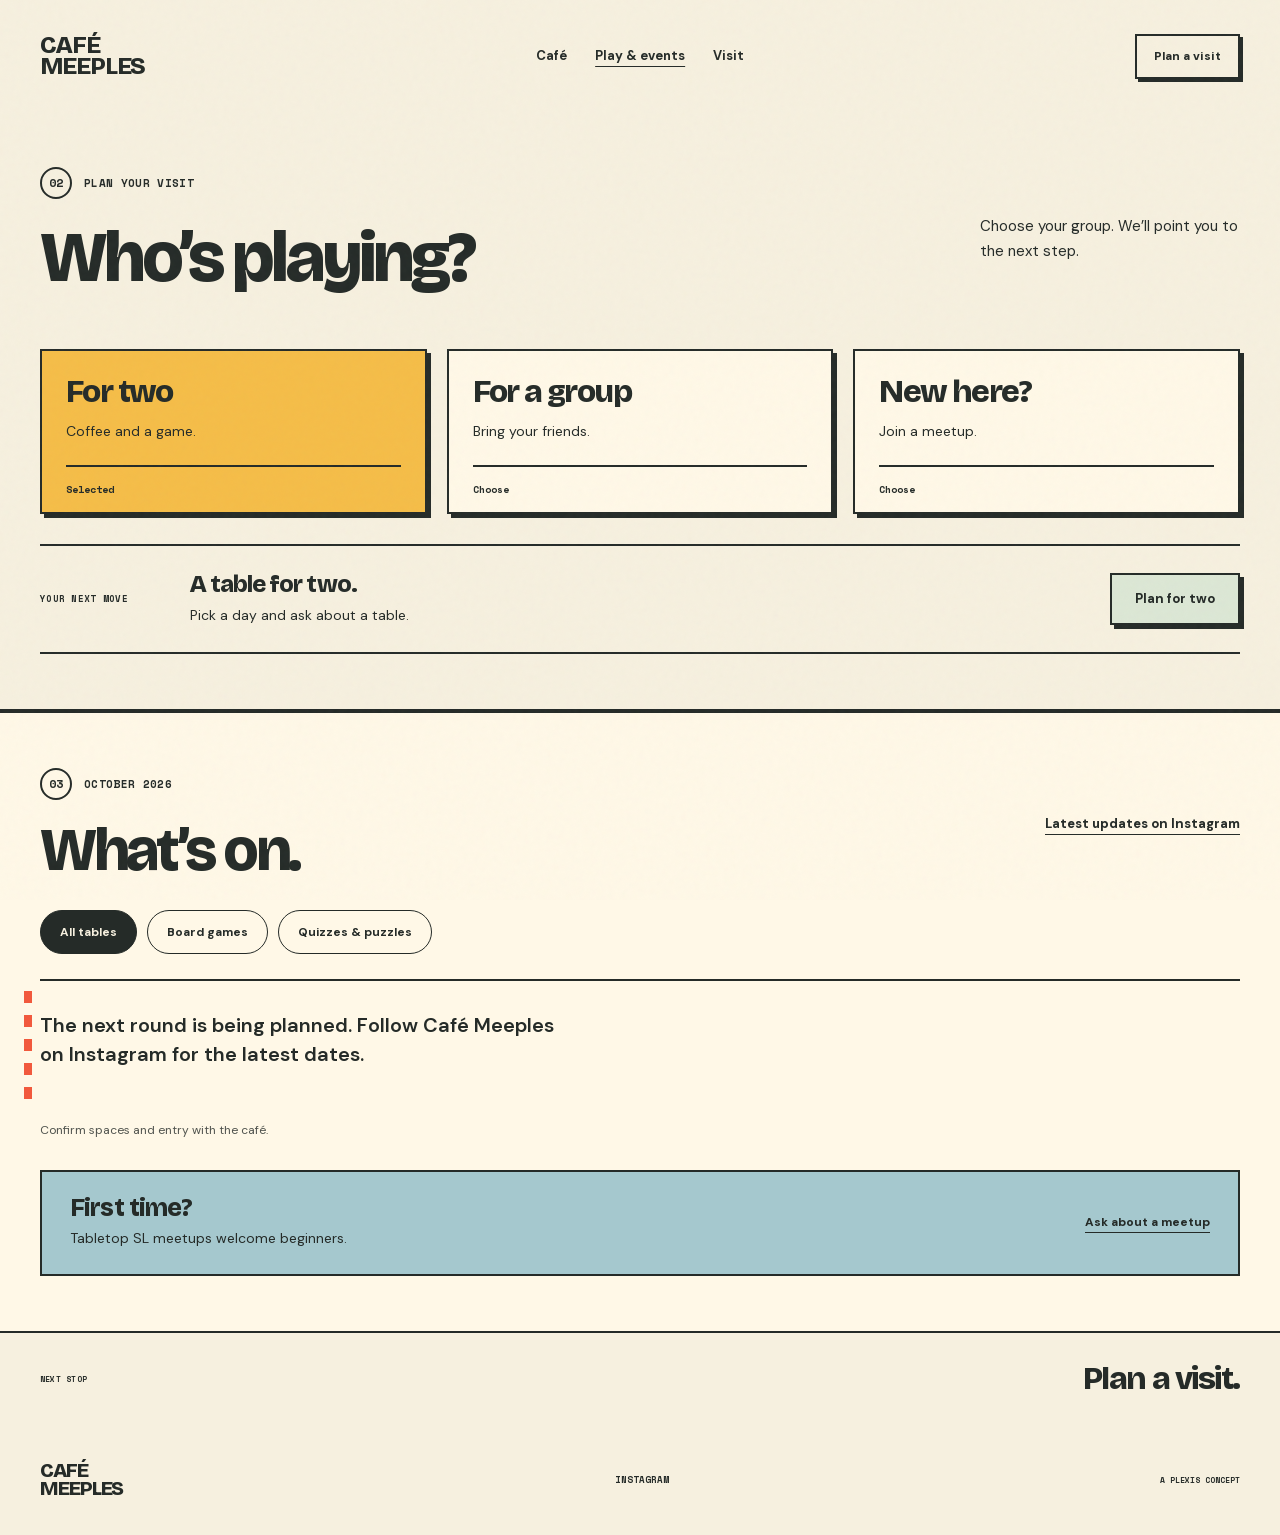
==== commit 43a56a55: "Fit the full board on mobile and simplify navigation and copy" ====
--- a/play.html
+++ b/play.html
@@ -7,33 +7,33 @@
 <meta content="#f6f0df" name="theme-color"/>
 <title>Play &amp; What's On — Café Meeples, Colombo</title>
 <meta content="Come for the coffee. Stay for the games. Discover Café Meeples, a board-game café in Borella, Colombo 08. Plan a visit, find a meetup, and make your next move." name="description"/>
-<link href="./assets/favicon-type.svg?v=type-only-4" rel="icon" type="image/svg+xml"/>
+<link href="./assets/favicon-type.svg?v=board-mobile-5" rel="icon" type="image/svg+xml"/>
 <link as="font" crossorigin="" href="./assets/bricolage-grotesque-latin-800.woff2" rel="preload" type="font/woff2"/>
-<link href="./assets/fonts.css?v=type-only-4" rel="stylesheet"/>
-<link href="./style.css?v=type-only-4" rel="stylesheet"/>
-<script defer="" src="./app.js?v=type-only-4"></script>
-</head>
+<link href="./assets/fonts.css?v=board-mobile-5" rel="stylesheet"/>
+<link href="./style.css?v=board-mobile-5" rel="stylesheet"/>
+<script defer="" src="./app.js?v=board-mobile-5"></script>
+<link href="./refresh.css?v=board-mobile-5" rel="stylesheet"/></head>
 <body class="play-page">
 <a class="skip-link" href="#main">Skip to the café</a>
 <header class="site-header">
-<a aria-label="Café Meeples, back to start" class="brand" href="./index.html?v=type-only-4"><span>CAFÉ<br/>MEEPLES</span></a>
-<nav aria-label="Main navigation" class="desktop-nav"><a href="index.html?v=type-only-4">The café</a><a aria-current="page" href="play.html?v=type-only-4">Play &amp; what's on</a><a href="visit.html?v=type-only-4">Visit us</a></nav>
-<a class="button small header-visit" href="./visit.html?v=type-only-4">Plan your visit </a>
-<button aria-controls="mobile-nav" aria-expanded="false" aria-label="Open navigation" class="menu-toggle">Menu</button>
-<nav aria-label="Mobile navigation" class="mobile-nav" hidden="" id="mobile-nav"><a href="index.html?v=type-only-4">01 — The café</a><a href="play.html?v=type-only-4">02 — Play &amp; what's on</a><a href="visit.html?v=type-only-4">03 — Visit us</a></nav>
-</header><main id="main"><nav aria-label="Your route" class="page-route wrap"><a href="./index.html?v=type-only-4"><span>01</span><strong>THE CAFÉ</strong></a><a aria-current="page" href="./play.html?v=type-only-4"><span>02</span><strong>PICK YOUR PLAY</strong></a><a href="./visit.html?v=type-only-4"><span>03</span><strong>LAND AT MEEPLES</strong></a></nav><section aria-labelledby="play-title" class="play-section section" id="play"><div class="wrap">
-<div class="section-heading"><div><div class="section-label"><span class="number">02</span> PICK YOUR PLAYER CARD</div><h1 id="play-title">What's your<br/><span class="serif">game plan?</span></h1></div><p>Different people. Same good table.<br/><span class="mono">PICK A CARD </span></p></div>
+<a aria-label="Café Meeples, back to start" class="brand" href="./index.html?v=board-mobile-5"><span>CAFÉ<br/>MEEPLES</span></a>
+<nav aria-label="Main navigation" class="desktop-nav"><a href="index.html?v=board-mobile-5">Café</a><a aria-current="page" href="play.html?v=board-mobile-5">Play &amp; events</a><a href="visit.html?v=board-mobile-5">Visit</a></nav>
+<a class="button small header-visit" href="./visit.html?v=board-mobile-5">Plan a visit</a>
+
+
+</header><main id="main"><section aria-labelledby="play-title" class="play-section section" id="play"><div class="wrap">
+<div class="section-heading"><div><div class="section-label"><span class="number">02</span> PLAN YOUR VISIT</div><h1 id="play-title">Who’s playing?</h1></div><p>Choose your group. We’ll point you to the next step.</p></div>
 <div aria-label="Choose your kind of visit" class="plan-cards" role="group">
-<button aria-pressed="true" class="plan-card active" data-plan="two"><span class="card-top">01 <span>THE TWO-PLAYER EDITION</span> </span><span aria-hidden="true" class="card-typography">TWO<br/>PLAYERS.</span><span class="card-title">Just us two.</span><span class="card-description">A coffee date with a competitive side.</span><span class="card-select">PICK THIS PLAN </span></button>
-<button aria-pressed="false" class="plan-card" data-plan="crew"><span class="card-top">02 <span>THE GROUP CHAT, IRL</span> </span><span aria-hidden="true" class="card-typography">THE<br/>CREW.</span><span class="card-title">The whole crew.</span><span class="card-description">Big laughs. Small rivalries. Great plans.</span><span class="card-select">PICK THIS PLAN </span></button>
-<button aria-pressed="false" class="plan-card" data-plan="new"><span class="card-top">03 <span>THE WILD CARD</span> </span><span aria-hidden="true" class="card-typography">WILD<br/>CARD.</span><span class="card-title">Something new.</span><span class="card-description">New faces. A new game. A new favourite.</span><span class="card-select">PICK THIS PLAN </span></button>
+<button aria-pressed="true" class="plan-card active" data-plan="two"><span class="card-title">For two</span><span class="card-description">Coffee and a game.</span><span class="card-select">Choose</span></button>
+<button aria-pressed="false" class="plan-card" data-plan="crew"><span class="card-title">For a group</span><span class="card-description">Bring your friends.</span><span class="card-select">Choose</span></button>
+<button aria-pressed="false" class="plan-card" data-plan="new"><span class="card-title">New here?</span><span class="card-description">Join a meetup.</span><span class="card-select">Choose</span></button>
 </div>
-<div aria-atomic="true" aria-live="polite" class="chosen-plan"><span class="mono">YOUR NEXT MOVE</span><div><h3 id="plan-title">A little quality time. A little friendly rivalry.</h3><p id="plan-copy">A coffee date. A little rivalry. An excellent excuse for a rematch.</p></div><a class="button" href="./visit.html?party=two&amp;v=type-only-4" id="plan-link">Plan for two </a></div>
+<div aria-atomic="true" aria-live="polite" class="chosen-plan"><span class="mono">YOUR NEXT MOVE</span><div><h3 id="plan-title">A table for two.</h3><p id="plan-copy">Pick a day and ask about a table.</p></div><a class="button" href="./visit.html?party=two&amp;v=board-mobile-5" id="plan-link">Plan for two </a></div>
 </div></section><section aria-labelledby="events-title" class="events-section section" id="events"><div class="wrap">
-<div class="section-heading"><div><div class="section-label"><span class="number">04</span> THE OCTOBER EDITION · 2026</div><h2 id="events-title">Next on<br/><span class="serif">the board.</span></h2></div><div class="events-intro"><p>A good reason to leave the house.</p><a class="text-link" href="https://www.instagram.com/cafe_meeples/p/Dd7O908E3kX/" rel="noopener noreferrer" target="_blank">The café's full line-up </a></div></div>
+<div class="section-heading"><div><div class="section-label"><span class="number">03</span> OCTOBER 2026</div><h2 id="events-title">What’s on.</h2></div><div class="events-intro"><a class="text-link" href="https://www.instagram.com/cafe_meeples/p/Dd7O908E3kX/" rel="noopener noreferrer" target="_blank">Latest updates on Instagram</a></div></div>
 <div aria-label="Filter the event calendar" class="event-filters" role="group"><button aria-pressed="true" data-filter="all">All tables</button><button aria-pressed="false" data-filter="games">Board games</button><button aria-pressed="false" data-filter="puzzles">Quizzes &amp; puzzles</button></div>
 <div class="event-list" id="event-list"></div>
-<p class="event-note">Café Meeples’ October 2026 line-up. Check with the café for spaces, entry and updates.</p>
-<div class="new-player"><div><h3>New player? Welcome.</h3><p>Tabletop SL’s game nights welcome beginners and explain the games. Find your next gathering.</p></div><a class="text-link" href="https://www.tabletopsl.com/events" rel="noopener noreferrer" target="_blank">Find a meetup </a></div>
-</div></section><a class="next-page wrap" href="./visit.html?v=type-only-4"><span class="mono">ADVANCE TO SPACE 03</span><strong>Meet at Meeples.</strong></a></main><footer class="site-footer wrap"><a class="brand" href="./index.html?v=type-only-4"><span>CAFÉ<br/>MEEPLES</span></a><a href="https://www.instagram.com/cafe_meeples/" rel="noopener noreferrer" target="_blank">INSTAGRAM </a><span class="footer-credit">A PLEXIS CONCEPT <span></span></span></footer><dialog aria-labelledby="roll-title" class="game-dialog" id="roll-dialog"><button aria-label="Close your next move" class="dialog-close">Close</button><span class="eyebrow">CHANCE CARD <span id="roll-number">01</span> / 06</span><div aria-hidden="true" class="chance-number" id="chance-number">01</div><h2 id="roll-title">Your next move.</h2><p id="roll-copy"></p><a class="button primary full" href="./play.html?v=type-only-4" id="roll-link">Choose your play </a><button class="text-link roll-again">Take another chance </button></dialog><a class="mobile-visit" href="./visit.html?v=type-only-4"><span>YOUR NEXT MOVE?</span><strong>Plan a visit </strong></a></body>
+<p class="event-note">Confirm spaces and entry with the café.</p>
+<div class="new-player"><div><h3>First time?</h3><p>Tabletop SL meetups welcome beginners.</p></div><a class="text-link" href="https://www.instagram.com/cafe_meeples/" rel="noopener noreferrer" target="_blank">Ask about a meetup</a></div>
+</div></section><a class="next-page wrap" href="./visit.html?v=board-mobile-5"><span class="mono">NEXT STOP</span><strong>Plan a visit.</strong></a></main><footer class="site-footer wrap"><a class="brand" href="./index.html?v=board-mobile-5"><span>CAFÉ<br/>MEEPLES</span></a><a href="https://www.instagram.com/cafe_meeples/" rel="noopener noreferrer" target="_blank">INSTAGRAM </a><span class="footer-credit">A PLEXIS CONCEPT</span></footer><dialog aria-labelledby="roll-title" class="game-dialog" id="roll-dialog"><button aria-label="Close your next move" class="dialog-close">Close</button><span class="eyebrow">CHANCE CARD <span id="roll-number">01</span> / 06</span><div aria-hidden="true" class="chance-number" id="chance-number">01</div><h2 id="roll-title">Your next move.</h2><p id="roll-copy"></p><a class="button primary full" href="./play.html?v=board-mobile-5" id="roll-link">Choose your play </a><button class="text-link roll-again">Take another chance </button></dialog><a class="mobile-visit" href="./visit.html?v=board-mobile-5"><span>CAFÉ MEEPLES</span><strong>Plan a visit</strong></a></body>
 </html>
--- a/refresh.css
+++ b/refresh.css
@@ -0,0 +1,8 @@
+/* Compact board, direct navigation and shorter reading paths. */
+.desktop-nav{display:flex;gap:28px}.desktop-nav a{white-space:nowrap}.hero-copy .eyebrow{font-size:9px;letter-spacing:.01em}.hero h1{font-size:clamp(48px,5.3vw,76px);line-height:.94;margin:18px 0 24px}.hero-copy .button{justify-content:center;min-width:175px}.chance-trigger{display:flex;align-items:center;justify-content:center;min-height:44px;background:transparent;border:0;padding:10px 0;font-size:12px;font-weight:700;text-decoration:underline;text-underline-offset:5px;margin-top:8px}.hero-typography{padding-left:28px}.printed-card{gap:0;padding:26px;transform:rotate(3deg)}.printed-card>.mono{padding-bottom:16px;font-size:8px}.printed-card>a{display:flex;align-items:center;gap:18px;width:100%;padding:22px 0;border-top:1px solid #f6f0df70;font:800 26px/1.1 var(--display);letter-spacing:-.035em}.printed-card>a>b{font:11px var(--mono);letter-spacing:0}.printed-card>a:hover{text-decoration:underline;text-underline-offset:6px}.printed-card .printed-card-rule{margin-top:2px;padding-top:18px}.hero-footnote{justify-content:center;font:12px var(--body);letter-spacing:0;padding:20px 0 25px}.home-page .cafe-section{padding-block:65px;gap:90px}.home-page .cafe-copy h2{font-size:62px;line-height:.98;margin-top:22px}.home-page .cafe-copy>p{font-size:17px;max-width:340px;margin-bottom:20px}.home-page .cafe-photo>img{height:365px}.photo-caption{font-size:8px}.coffee-ticket{margin-bottom:65px;padding-block:30px}.coffee-ticket h2{font-size:42px;margin-top:12px}.coffee-ticket .mono{font-size:9px}.coffee-ticket .button{font-size:13px}.ticket-number{font-size:68px}.play-page .play-section{padding:55px 0}.play-page .play-section h1{font-size:72px;line-height:1;margin:22px 0}.play-page .play-section .section-heading{align-items:center;margin-bottom:34px}.play-page .play-section .section-heading>p{font-size:15px;max-width:260px}.plan-cards{gap:20px}.plan-card,.plan-card.active,.plan-card:nth-child(2),.plan-card:nth-child(3){padding:25px 24px 0;transform:none;box-shadow:4px 4px 0 var(--ink)}.plan-card:hover{transform:translateY(-3px)}.card-title{font-size:32px;margin:0 0 13px}.card-description{font-size:14px;min-height:0}.card-select{margin-top:23px;padding:15px 0;font-size:10px;justify-content:flex-start}.chosen-plan{grid-template-columns:125px 1fr auto;gap:25px;padding:25px 0;margin-top:30px}.chosen-plan h3{font-size:24px;letter-spacing:-.04em}.chosen-plan p{font-size:14px}.chosen-plan .button{font-size:13px;justify-content:center}.play-page .events-section{padding-block:55px}.play-page .events-section .section-heading{align-items:center;margin-bottom:30px}.play-page .events-section h2{font-size:60px;line-height:1;margin-top:20px}.events-intro{width:auto}.events-intro .text-link{font-size:13px}.event-row{grid-template-columns:85px minmax(0,1fr) 180px;gap:24px;padding:18px 0;min-height:105px}.event-info h3{font-size:25px;line-height:1.15;margin-bottom:6px}.event-info p{font-size:12px}.event-info p:empty{display:none}.event-time{font:700 12px/1.5 var(--mono)}.event-date strong{font-size:45px}.event-date span{font-size:10px}.event-note{font-size:12px;margin-top:17px}.new-player{padding:24px 28px;margin-top:30px;gap:25px}.new-player h3{font-size:25px}.new-player p{font-size:14px}.new-player .text-link{font-size:12px}.next-page{padding-block:30px}.next-page>strong{font-size:32px}.visit-page{padding-top:25px;padding-bottom:60px}.visit-page-title{margin-bottom:35px}.visit-page-title h1{font-size:95px;line-height:.92;margin-top:20px}.visit-card address{font-size:18px;font-weight:600;line-height:1.55;margin:20px 0 10px}.visit-card-body>.mono{font-size:10px}.visit-card .hours{margin-top:20px}.visit-card .hours>div,.visit-card .hours strong{font-size:13px}.visit-card .hours-note{font-size:11px}.visit-card .button{font-size:13px}.table-enquiry h2{font-size:49px;line-height:.98}.table-enquiry>p{font-size:14px;margin-bottom:20px}.table-enquiry label{font-size:13px}.table-enquiry .planner-note{font:12px/1.5 var(--body)}.table-enquiry #planner-form>.button{font-size:13px}.site-footer{min-height:110px}
+@media(max-width:1050px){.hero h1{font-size:5.7vw}.printed-card>a{font-size:23px;padding:18px 0;gap:14px}.hero-typography{padding-left:20px}.printed-card{padding:22px}.home-page .cafe-section{gap:60px}.home-page .cafe-copy h2{font-size:52px}.home-page .cafe-copy>p{font-size:15px}.plan-card{padding-inline:20px}.card-title{font-size:29px}.chosen-plan{grid-template-columns:95px 1fr auto;gap:20px}.chosen-plan .button{font-size:12px}.visit-card address{font-size:16px}.visit-card .hours>div,.visit-card .hours strong{font-size:11px}}
+@media(max-width:800px){.desktop-nav{gap:20px}.site-header{gap:18px}.hero h1{font-size:6.1vw}.hero-copy .eyebrow{font-size:7px}.hero-copy .button{min-width:145px;font-size:11px}.chance-trigger{font-size:11px}.printed-card{padding:17px}.printed-card>a{font-size:18px;gap:12px;padding:19px 0}.printed-card>.mono{font-size:6px}.hero-typography{padding-left:15px}.home-page .cafe-copy h2{font-size:43px}.home-page .cafe-photo>img{height:335px}.home-page .cafe-copy>p{font-size:14px}.coffee-ticket h2{font-size:33px}.coffee-ticket .button{font-size:11px}.ticket-number{font-size:53px}.play-page .play-section h1{font-size:58px}.play-page .play-section .section-heading>p{font-size:13px;max-width:210px}.card-title{font-size:25px}.card-description{font-size:12px}.chosen-plan h3{font-size:21px}.chosen-plan p{font-size:12px}.chosen-plan .button{font-size:11px}.event-row{grid-template-columns:75px minmax(0,1fr) 135px;gap:20px}.event-info h3{font-size:22px}.event-time{font-size:10px}.new-player p{font-size:13px}.visit-page-title h1{font-size:80px}.visit-card address{font-size:15px}.table-enquiry h2{font-size:43px}.table-enquiry>p{font-size:13px}}
+@media(max-width:600px){
+ html{scroll-padding-top:16px}.wrap{width:calc(100% - 28px)}.site-header{width:calc(100% - 28px);height:auto;display:grid;grid-template-columns:minmax(0,1fr) auto;gap:12px;padding:16px 0 14px}.site-header .brand{grid-column:1;grid-row:1;font-size:21px}.site-header .header-visit{grid-column:2;grid-row:1;margin:0;font-size:11px;min-height:39px;padding:9px 13px}.desktop-nav{grid-row:2;grid-column:1/-1;display:grid;grid-template-columns:repeat(3,1fr);gap:0;border:var(--line);background:var(--paper);font-size:11px;width:100%}.desktop-nav a{padding:11px 5px;min-height:43px;text-align:center;display:flex;align-items:center;justify-content:center;border-right:1px solid var(--ink);white-space:normal;line-height:1.25}.desktop-nav a:last-child{border-right:0}.desktop-nav a[aria-current=page]{background:var(--green);color:var(--cream);text-decoration:none}.home-page .hero{padding-top:3px}.board-caption{font-size:7px;line-height:1.4;padding-bottom:9px;letter-spacing:0}.board-caption>span:last-child{max-width:none;display:block}.game-board{width:100%;aspect-ratio:1 / 1.14;height:auto;min-height:0;grid-template-columns:32px minmax(0,1fr) 32px;grid-template-rows:50px minmax(0,1fr) 50px;border-width:2px;box-shadow:4px 4px 0 var(--ink)}.board-top,.board-bottom{grid-column:1/-1;grid-template-columns:repeat(4,minmax(0,1fr))}.board-top{grid-row:1}.board-bottom{grid-row:3}.board-top .tile-draw,.board-top .tile-social,.board-bottom .tile-small-coffee,.board-bottom .tile-green{display:none}.board-left,.board-right{display:grid;grid-row:2;grid-template-rows:repeat(3,minmax(0,1fr))}.board-left{grid-column:1;border-right:var(--line)}.board-right{grid-column:3;border-left:var(--line)}.board-center{grid-column:2;grid-row:2;display:flex;align-items:center;justify-content:center;padding:12px 10px;min-width:0;min-height:0;overflow:visible}.board-tile{padding:4px 3px;gap:3px}.board-top .tile-start{padding:4px;align-items:center;justify-content:center}.board-top .tile-start strong{font-size:13px;line-height:1;letter-spacing:-.02em}.board-tile strong.tile-code{font-size:18px;line-height:1}.board-top .board-tile>span:not(.tiny){font-size:7px;letter-spacing:0}.board-left .board-tile strong,.board-right .board-tile strong{font-size:14px;letter-spacing:-.04em}.board-bottom .board-tile strong{font-size:8px;line-height:1.2;letter-spacing:0}.board-bottom .tile-coral strong{font-size:11px}.hero-copy{width:100%;min-width:0;display:flex;align-items:center;flex-direction:column;text-align:center}.hero-copy .eyebrow{font-size:7px;letter-spacing:0;line-height:1.4;display:block;white-space:normal}.hero h1{font-size:clamp(28px,9.3vw,42px);line-height:.92;letter-spacing:-.065em;margin:10px 0 13px;max-width:100%}.hero-copy .button{font-size:12px;min-height:44px;min-width:0;max-width:185px;width:100%;padding:10px 14px;box-shadow:3px 3px 0 var(--ink)}.chance-trigger{font-size:11px;min-height:44px;padding:8px 0;margin:3px 0 0;line-height:1.3}.hero-typography{display:none}.hero-footnote,.home-page .hero-footnote{font-size:11px;text-align:center;line-height:1.5;padding:16px 0 0;gap:0;justify-content:center}.hero-footnote>span{max-width:none}.home-page .cafe-section{padding:48px 0;display:flex;flex-direction:column;gap:25px}.cafe-copy{width:100%}.home-page .cafe-copy h2{font-size:45px;margin:18px 0}.home-page .cafe-copy>p{font-size:15px;line-height:1.55;max-width:320px;margin-bottom:14px}.cafe-copy .text-link{font-size:13px;min-height:44px}.cafe-photo{width:calc(100% - 17px);max-width:380px;align-self:center;margin:0;padding:10px;transform:rotate(-2deg);box-shadow:4px 4px 0 var(--ink)}.home-page .cafe-photo>img{height:270px;object-position:center 57%}.photo-caption{font-size:7px;padding:13px 0 4px;line-height:1.5}.coffee-ticket{grid-template-columns:48px 1fr;padding:24px 25px;gap:15px;margin-bottom:45px;transform:none}.ticket-number{font-size:34px;padding-right:14px;grid-row:1/3}.coffee-ticket .mono{font-size:8px;max-width:none}.coffee-ticket h2{font-size:30px;line-height:1;margin:9px 0 0}.coffee-ticket .button{font-size:12px;min-height:44px;padding:10px 13px;box-shadow:2px 2px 0 var(--ink)}.section-label{font-size:9px;gap:9px}.number{width:27px;height:27px;font-size:10px}.play-page .play-section{padding:27px 0 36px}.play-page .play-section h1{font-size:43px;margin:19px 0 13px;line-height:1}.play-page .play-section .section-heading{display:block;margin-bottom:25px}.play-page .play-section .section-heading>p{font-size:14px;line-height:1.5;max-width:300px;margin:0}.plan-cards{display:grid;grid-template-columns:1fr;gap:12px;padding:0 3px}.plan-card,.plan-card.active,.plan-card:nth-child(2),.plan-card:nth-child(3){display:grid;grid-template-columns:minmax(0,1fr) 67px;grid-template-rows:auto auto;gap:7px 13px;min-height:109px;padding:18px 17px;transform:none!important;box-shadow:3px 3px 0 var(--ink)}.card-title{grid-column:1;grid-row:1;font-size:26px;margin:0;align-self:end;line-height:1}.card-description{grid-column:1;grid-row:2;font-size:13px;line-height:1.45;min-height:0;max-width:none;padding:0}.card-select{grid-column:2;grid-row:1/3;align-self:center;justify-content:center;border-top:0;margin:0;padding:7px 2px;min-height:44px;font-size:10px;line-height:1.3;text-transform:none}.chosen-plan{display:flex;align-items:flex-start;flex-direction:column;gap:13px;padding:23px 0;margin-top:25px}.chosen-plan>span{font-size:9px}.chosen-plan h3{font-size:23px;margin-bottom:8px;line-height:1.1;max-width:none}.chosen-plan p{font-size:14px;line-height:1.5;max-width:none}.chosen-plan .button{font-size:12px;min-height:46px;padding:11px 17px}.play-page .events-section{padding:35px 0}.play-page .events-section h2{font-size:43px;margin:17px 0;line-height:1}.play-page .events-section .section-label{font-size:9px}.play-page .events-section .section-heading{display:block;margin-bottom:23px}.events-intro{width:100%;margin:0}.events-intro .text-link{font-size:12px;min-height:44px}.event-filters{gap:6px;margin-bottom:18px}.event-filters button{font-size:11px;padding:8px 11px;min-height:44px}.event-row{grid-template-columns:54px minmax(0,1fr);grid-template-rows:auto auto;gap:6px 14px;min-height:95px;padding:16px 0}.event-date{grid-column:1;grid-row:1/3;padding-right:10px;gap:5px}.event-date strong{font-size:34px}.event-date span{font-size:8px;line-height:1.4}.event-date span br{display:block}.event-info{grid-column:2;grid-row:1}.event-info h3{font-size:20px;line-height:1.15;margin:0 0 5px}.event-info p{font-size:11px;line-height:1.4;margin:0}.event-time{grid-column:2;grid-row:2;font:700 11px/1.5 var(--mono)}.event-note{font-size:11px;line-height:1.5;margin-top:16px}.new-player{display:block;padding:20px;margin-top:25px}.new-player h3{font-size:25px;margin-bottom:10px;line-height:1}.new-player p{font-size:14px;line-height:1.5}.new-player .text-link{font-size:12px;min-height:44px;margin:8px 0 0}.next-page{padding:26px 0;display:block}.next-page>span{display:block;font-size:8px;margin-bottom:10px}.next-page>strong{font-size:31px}.visit-page{padding:26px 3px 42px}.visit-page-title{margin-bottom:30px}.visit-page-title h1{font-size:62px;line-height:.93;margin:18px 0 0;max-width:none}.visit-layout{gap:32px}.visit-page .visit-card-body{padding:23px}.visit-card-body>.mono{font-size:9px}.visit-card address{font-size:17px;line-height:1.55;margin:16px 0 8px}.visit-card .hours>div,.visit-card .hours strong{font-size:12px}.visit-card .hours-note{font-size:11px;line-height:1.5;margin-bottom:20px}.visit-card .button{font-size:12px;min-height:46px}.table-enquiry{padding:25px 23px 22px;transform:none}.table-enquiry>.eyebrow{font-size:8px;margin-bottom:19px}.table-enquiry h2{font-size:43px;line-height:.98;margin-bottom:17px}.table-enquiry>p{font-size:14px;line-height:1.5}.table-enquiry label{font-size:13px;margin-top:16px}.table-enquiry select,.table-enquiry input,.table-enquiry textarea{font-size:16px;min-height:48px}.table-enquiry #planner-form>.button{font-size:13px;min-height:48px}.table-enquiry #enquiry-result>.button{font-size:12px}.table-enquiry .planner-note{font:12px/1.5 var(--body);margin-top:20px}.site-footer{padding-top:26px;padding-bottom:95px;gap:20px}.site-footer .brand{font-size:20px}.site-footer>a:not(.brand){font-size:10px}.site-footer .footer-credit{font-size:8px;padding-top:16px}.visit-page-body .site-footer{padding-bottom:30px}.mobile-visit>span{font:8px var(--mono)}.mobile-visit>strong{font-size:13px}.game-dialog{padding:30px 23px 24px}.game-dialog h2{font-size:34px;line-height:1.04}.game-dialog p{font-size:15px;line-height:1.5}.game-dialog .button{font-size:13px;min-height:48px}.chance-number{font-size:53px;padding:12px 18px}.game-dialog .roll-again{font-size:13px;min-height:44px}
+}
+@media(max-width:350px){.wrap,.site-header{width:calc(100% - 24px)}.site-header{padding-top:13px;gap:11px}.site-header .brand{font-size:19px}.desktop-nav{font-size:10px}.site-header .header-visit{font-size:10px;min-height:37px;padding:8px 11px}.game-board{grid-template-columns:28px minmax(0,1fr) 28px;grid-template-rows:46px minmax(0,1fr) 46px;aspect-ratio:1 / 1.16}.board-center{padding:9px}.hero-copy .eyebrow{font-size:6px}.hero h1{font-size:29px;margin:8px 0 10px}.hero-copy .button{font-size:11px;max-width:170px}.chance-trigger{font-size:10px;margin-top:0}.board-top .board-tile>span:not(.tiny){font-size:6px}.board-top .tile-start strong{font-size:11px}.board-tile strong.tile-code{font-size:16px}.board-bottom .board-tile strong{font-size:7px}.board-bottom .tile-coral strong{font-size:10px}.board-left .board-tile strong,.board-right .board-tile strong{font-size:12px}.board-caption{font-size:6px}.card-title{font-size:24px}.plan-card,.plan-card.active,.plan-card:nth-child(2),.plan-card:nth-child(3){grid-template-columns:minmax(0,1fr) 63px;padding:17px 14px;gap:7px 10px}.event-filters button{font-size:10px;padding-inline:9px}.event-time{font-size:10px}.visit-card .hours>div,.visit-card .hours strong{font-size:11px}.coffee-ticket{padding-inline:22px;grid-template-columns:43px 1fr}.coffee-ticket h2{font-size:27px}}
